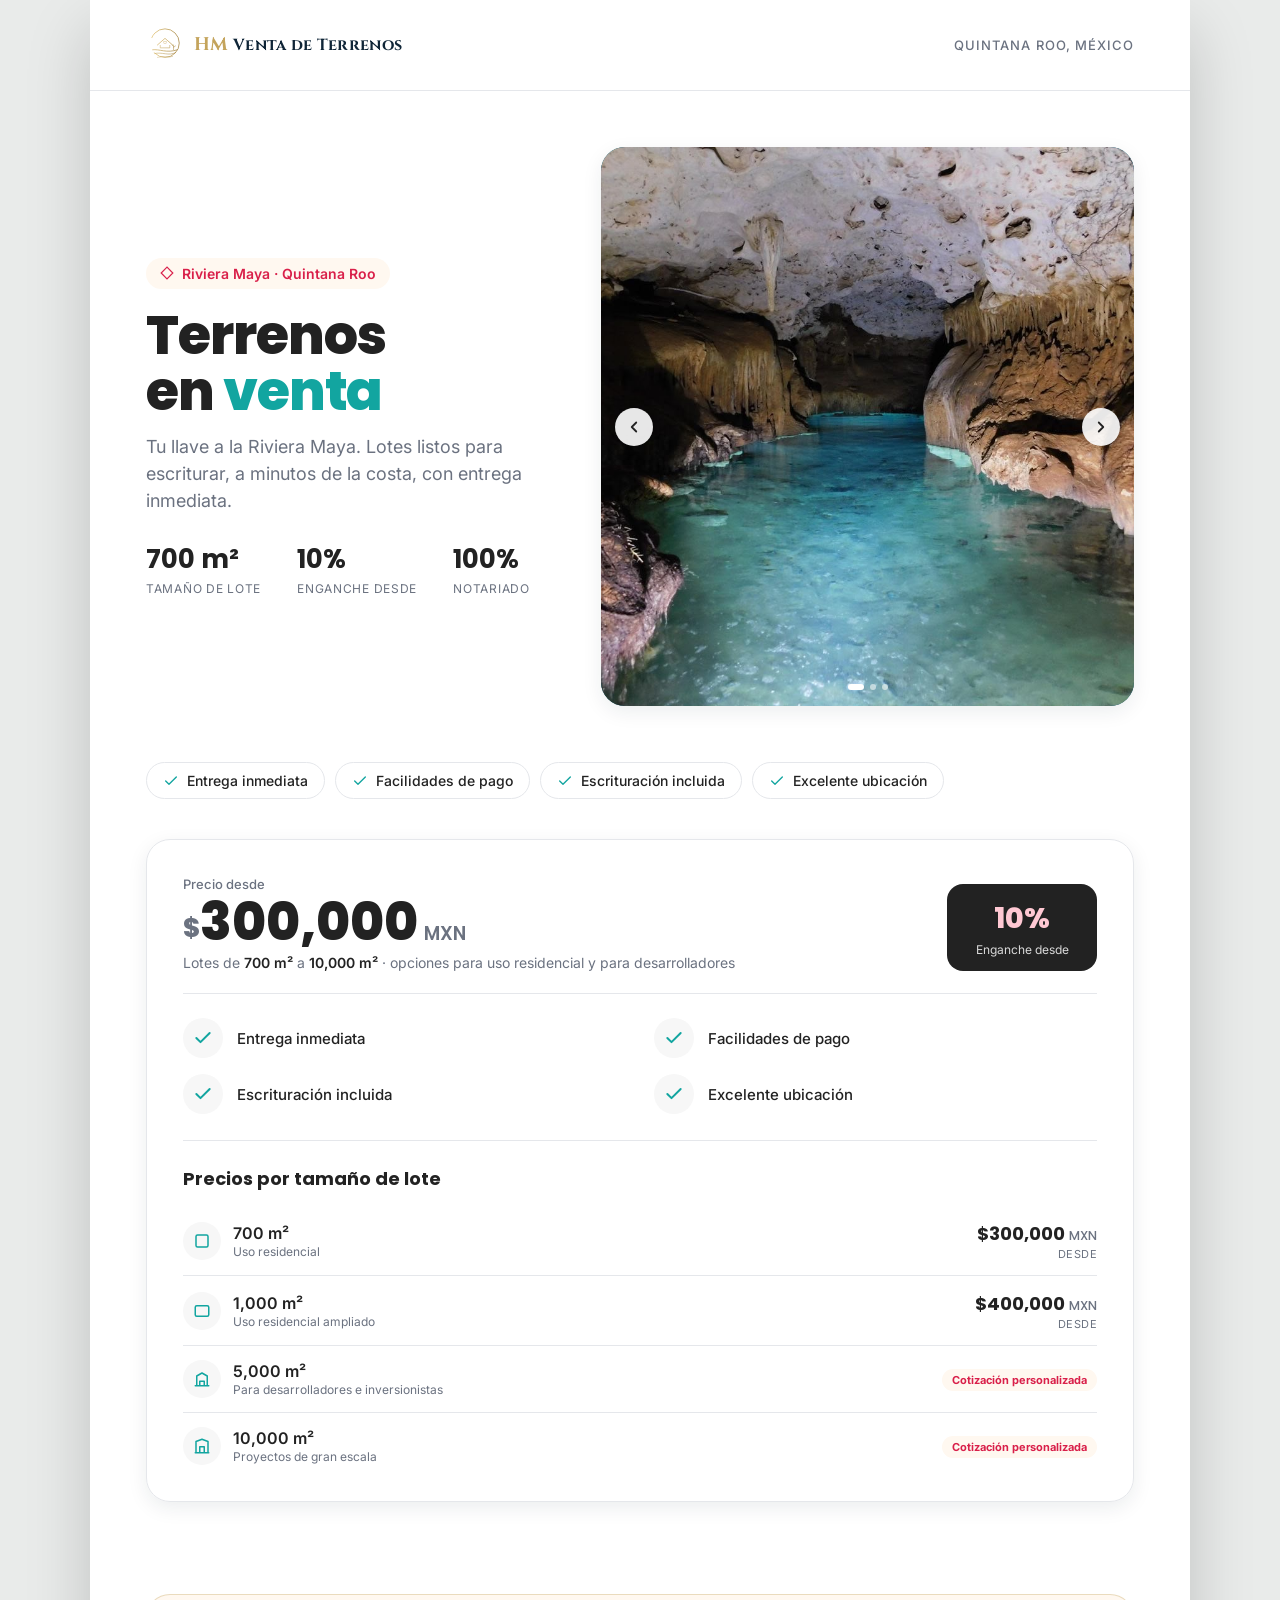
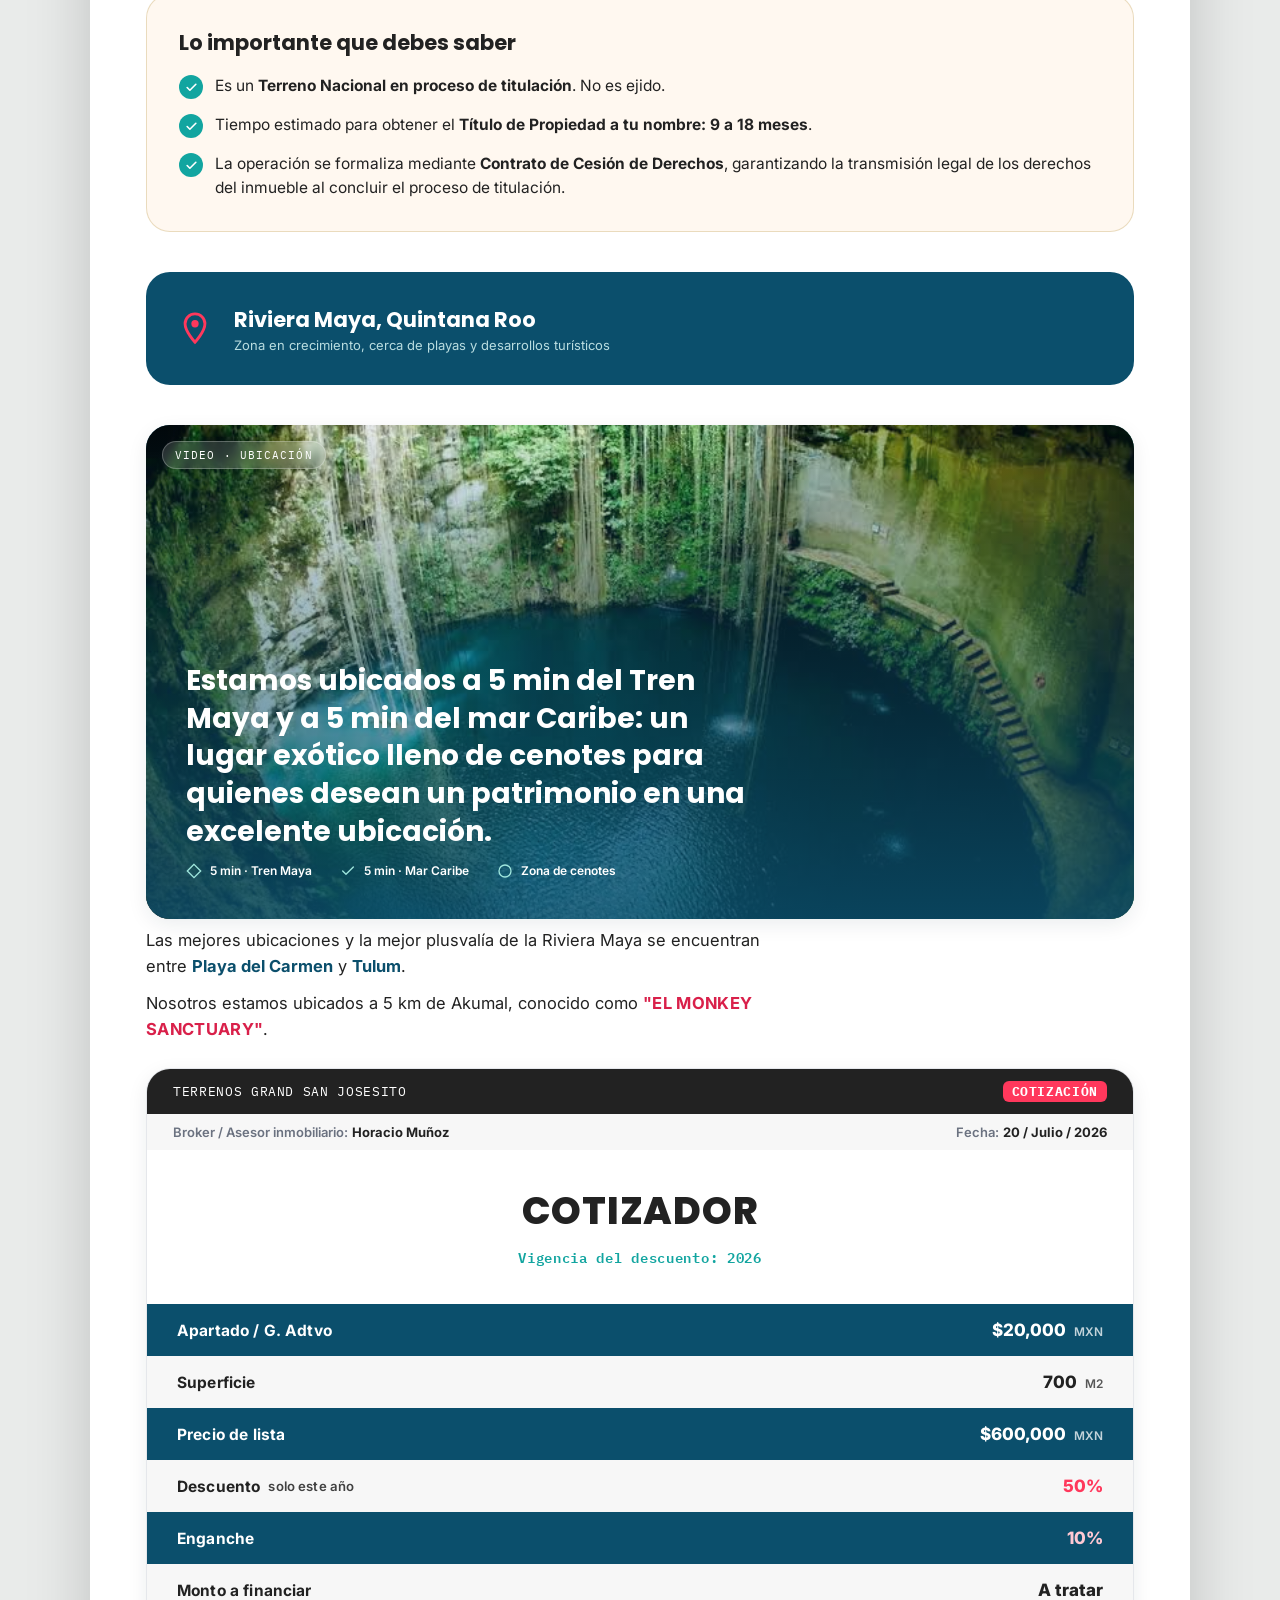
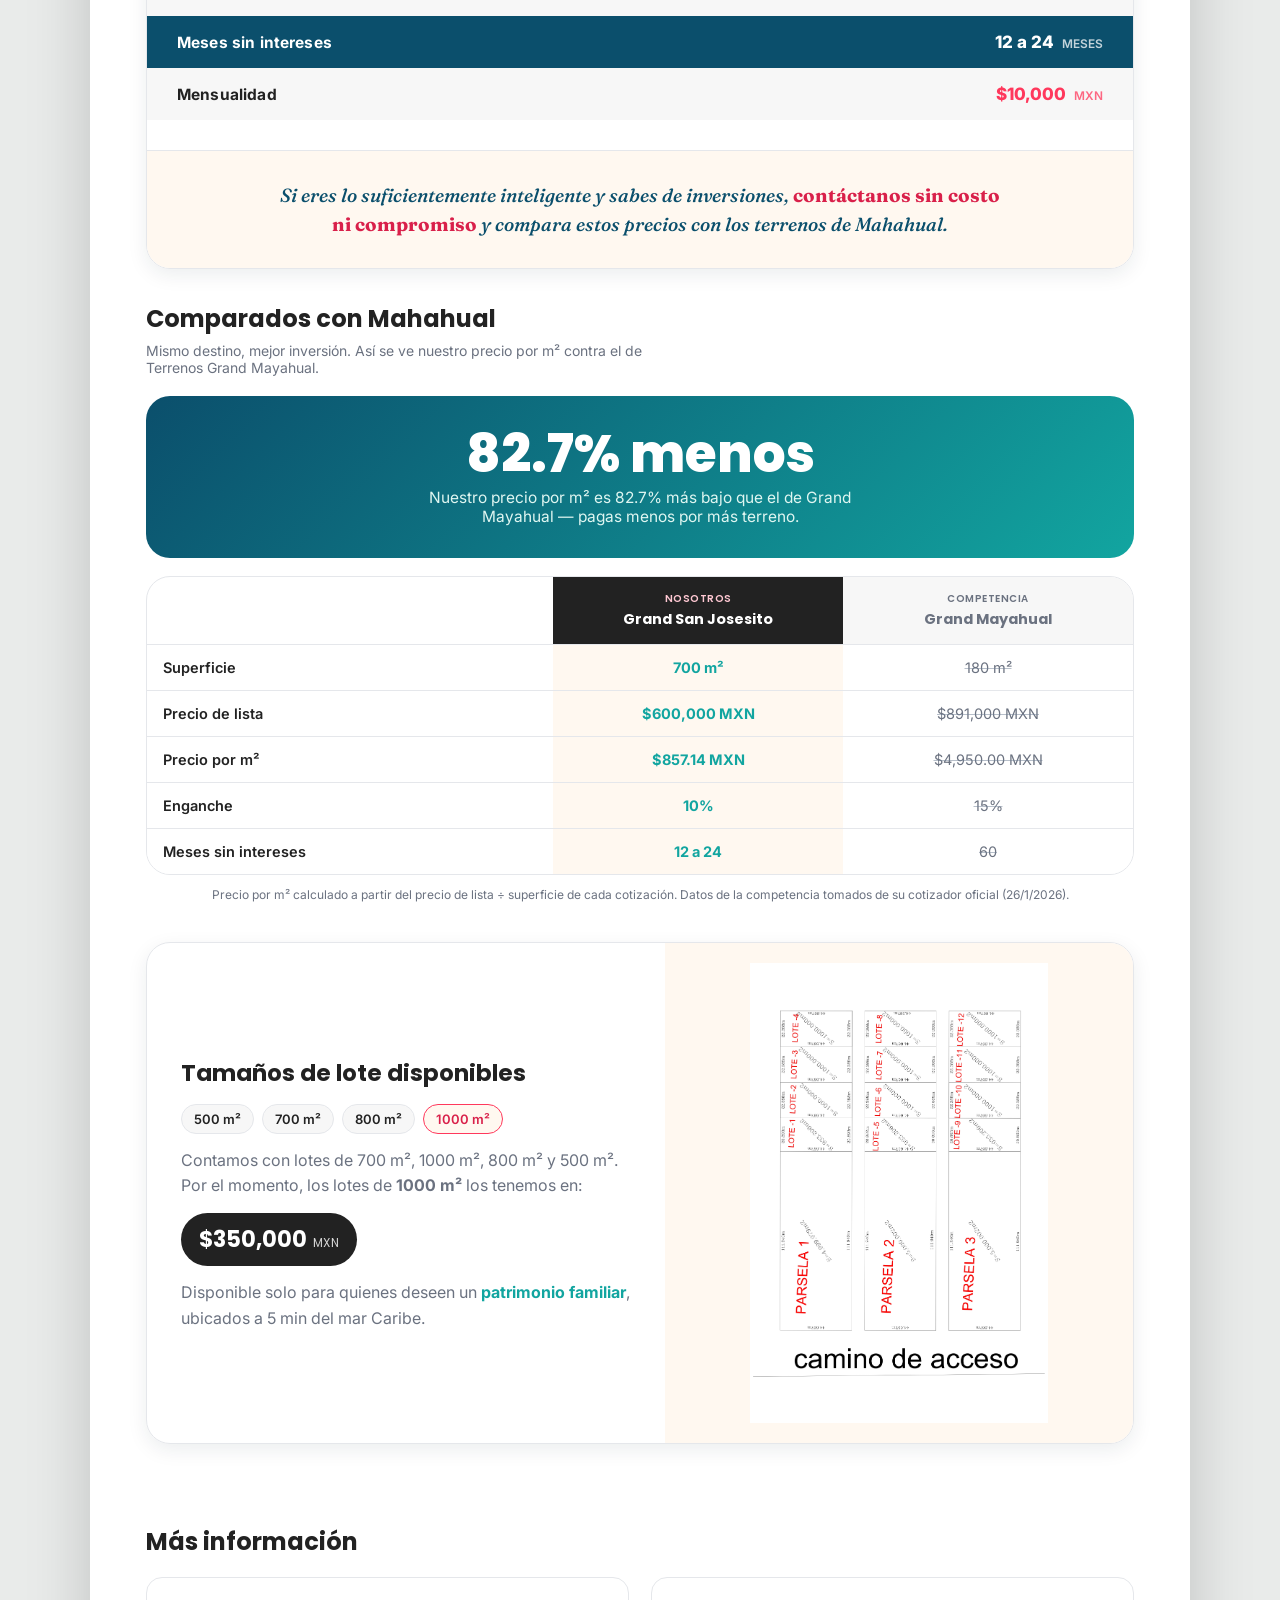
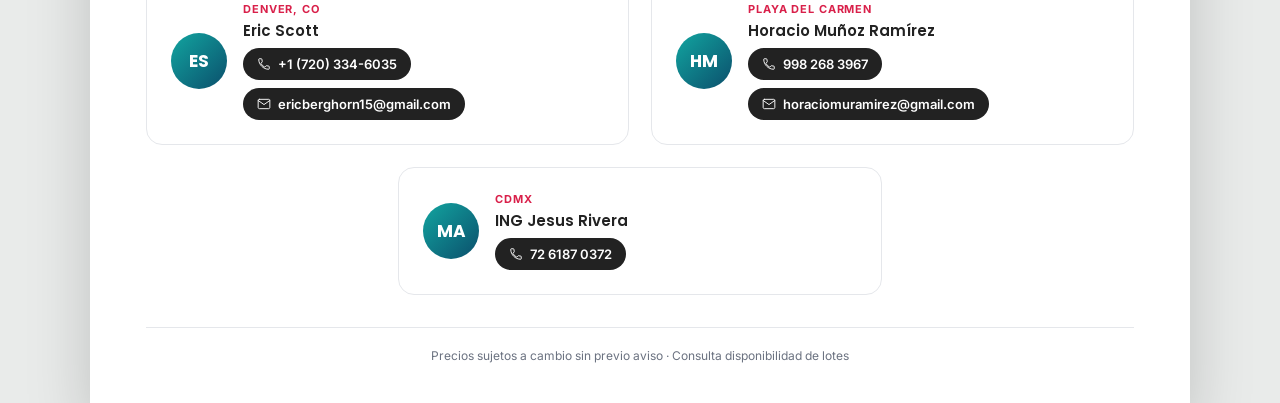
==== index.html @ d048a349 "Update index.html" ====
<!DOCTYPE html>
<html lang="es">
<head>
<meta charset="UTF-8">
<meta name="viewport" content="width=device-width, initial-scale=1">
<title>Terrenos en Venta — Riviera Maya</title>

<!-- Ícono de pestaña (favicon) -->
<link rel="icon" type="image/svg+xml" href="img/favicon.svg">
<link rel="icon" type="image/png" sizes="32x32" href="img/favicon-32.png">
<link rel="apple-touch-icon" sizes="180x180" href="img/favicon-180.png">

<!-- Color de la pestaña / barra del navegador (móvil) -->
<meta name="theme-color" content="#0f2537">
<style>
  @import url('https://fonts.googleapis.com/css2?family=Poppins:wght@500;600;700;800&family=Inter:wght@400;500;600;700&family=Cinzel:wght@600;700&family=Fraunces:ital,opsz,wght@0,9..144,600;1,9..144,500&family=IBM+Plex+Mono:wght@500;600&display=swap');

  :root{
    --coral:#FF385C;
    --coral-dark:#D9204A;
    --ocean:#0B4F6C;
    --turquoise:#12A5A0;
    --ink:#222222;
    --grey:#6B7280;
    --grey-light:#E5E7EB;
    --offwhite:#F7F7F7;
    --sand:#FFF8F0;
    --white:#FFFFFF;
    --oro-principal:#c4a45c;
    --oro-brillante:#e5c77b;
    --azul-oscuro:#0f2537;
    --radius-lg:24px;
    --radius-md:16px;
    --radius-sm:10px;
    --shadow-card:0 6px 20px rgba(15,42,46,0.08);
    --shadow-hover:0 10px 28px rgba(15,42,46,0.14);
  }

  *{ box-sizing:border-box; margin:0; padding:0; }
  html{ -webkit-text-size-adjust:100%; }

  html,body{
    background:#E9EBEA;
    font-family:'Inter', sans-serif;
    color:var(--ink);
    display:flex;
    justify-content:center;
  }

  body{ width:100%; }

  .page{
    width:100%;
    max-width:1100px;
    background:var(--white);
    box-shadow:0 30px 60px rgba(0,0,0,0.18);
  }

  @media (max-width:640px){
    .page{ box-shadow:none; }
  }

  a{ color:inherit; text-decoration:none; }

  /* ---------- NAV ---------- */
  .nav{
    display:flex;
    align-items:center;
    justify-content:space-between;
    padding:clamp(18px,3vw,26px) clamp(20px,5vw,56px);
    border-bottom:1px solid var(--grey-light);
  }
  .brand{
    display:flex;
    align-items:center;
    gap:10px;
  }
  .brand .logo-emblem{
    width:clamp(30px,4.5vw,38px);
    height:clamp(30px,4.5vw,38px);
    flex:none;
  }
  .brand .logo-text{
    font-family:'Cinzel', serif;
    font-weight:700;
    font-size:clamp(13px,2vw,16px);
    color:var(--azul-oscuro);
    letter-spacing:.02em;
    line-height:1.15;
  }
  .brand .logo-text .hl{
    color:var(--oro-principal);
    font-size:1.15em;
  }
  .nav .tag{
    font-size:clamp(11px,1.8vw,13px);
    color:var(--grey);
    font-weight:500;
    text-transform:uppercase;
    letter-spacing:.08em;
  }

  /* ---------- HERO ---------- */
  .hero{
    display:grid;
    grid-template-columns:0.9fr 1.15fr;
    gap:clamp(20px,3vw,40px);
    align-items:center;
    padding:clamp(28px,5vw,56px) clamp(20px,5vw,56px);
  }

  @media (max-width:780px){
    .hero{ grid-template-columns:1fr; }
  }

  .hero-eyebrow{
    display:inline-flex;
    align-items:center;
    gap:8px;
    background:var(--sand);
    color:var(--coral-dark);
    font-weight:600;
    font-size:clamp(12px,2vw,14px);
    padding:7px 14px;
    border-radius:999px;
    margin-bottom:18px;
  }
  .hero-eyebrow svg{ width:14px; height:14px; flex:none; }

  .hero h1{
    font-family:'Poppins', sans-serif;
    font-weight:800;
    font-size:clamp(34px,5.4vw,54px);
    line-height:1.04;
    letter-spacing:-0.02em;
    color:var(--ink);
  }

  .hero h1 em{
    font-style:normal;
    color:var(--turquoise);
  }

  .hero-sub{
    margin-top:14px;
    font-size:clamp(15px,2.2vw,18px);
    color:var(--grey);
    max-width:46ch;
    line-height:1.5;
  }

  .hero-stats{
    display:flex;
    gap:clamp(20px,3vw,36px);
    margin-top:26px;
  }
  .hero-stat .n{
    font-family:'Poppins', sans-serif;
    font-weight:700;
    font-size:clamp(20px,3vw,26px);
    color:var(--ink);
  }
  .hero-stat .l{
    font-size:12px;
    color:var(--grey);
    text-transform:uppercase;
    letter-spacing:.06em;
    margin-top:2px;
  }

  /* ---------- HERO ART ---------- */
  .hero-art{
    position:relative;
    border-radius:var(--radius-lg);
    overflow:hidden;
    aspect-ratio:4/4.2;
    box-shadow:var(--shadow-card);
  }

  .hero-art svg{ width:100%; height:100%; display:block; }

  .hero-photo{
    position:absolute;
    inset:0;
    width:100%;
    height:100%;
    object-fit:cover;
    z-index:1;
  }

  .hero-carousel{
    position:absolute;
    inset:0;
    z-index:1;
    cursor:grab;
    touch-action:pan-y;
    background:var(--ocean);
  }
  .hero-carousel.dragging{ cursor:grabbing; }
  .hero-carousel .slide{
    position:absolute;
    inset:0;
    width:100%;
    height:100%;
    object-fit:cover;
    opacity:0;
    transition:opacity 1.1s ease;
    -webkit-user-drag:none;
    user-select:none;
    pointer-events:none;
    color:transparent;
    font-size:0;
  }
  .hero-carousel .slide.active{ opacity:1; }

  .carousel-arrow{
    position:absolute;
    top:50%;
    transform:translateY(-50%);
    z-index:3;
    width:38px; height:38px;
    border-radius:50%;
    background:rgba(255,255,255,0.9);
    border:none;
    display:flex; align-items:center; justify-content:center;
    cursor:pointer;
    box-shadow:0 2px 8px rgba(0,0,0,0.18);
    transition:background .2s ease, transform .2s ease;
  }
  .carousel-arrow:hover{ background:#fff; }
  .carousel-arrow svg{ width:18px; height:18px; }
  .carousel-arrow.prev{ left:14px; }
  .carousel-arrow.next{ right:14px; }

  .carousel-dots{
    position:absolute;
    bottom:16px;
    left:50%;
    transform:translateX(-50%);
    z-index:3;
    display:flex;
    gap:6px;
  }
  .carousel-dots .dot{
    width:6px; height:6px;
    border-radius:50%;
    background:rgba(255,255,255,0.55);
    transition:background .3s ease, width .3s ease;
    cursor:pointer;
  }
  .carousel-dots .dot.active{
    background:#fff;
    width:16px;
    border-radius:3px;
  }

  /* ---------- FILTER PILLS ---------- */
  .pills{
    display:flex;
    flex-wrap:wrap;
    gap:10px;
    padding:0 clamp(20px,5vw,56px) clamp(28px,4vw,40px);
  }
  .pill{
    display:flex; align-items:center; gap:8px;
    border:1px solid var(--grey-light);
    border-radius:999px;
    padding:9px 16px;
    font-size:clamp(13px,1.8vw,14px);
    font-weight:500;
    color:var(--ink);
  }
  .pill svg{ width:16px; height:16px; flex:none; color:var(--turquoise); }

  /* ---------- LISTING CARD ---------- */
  .listing-wrap{
    padding:0 clamp(20px,5vw,56px) clamp(36px,5vw,52px);
  }

  .listing-card{
    border:1px solid var(--grey-light);
    border-radius:var(--radius-lg);
    padding:clamp(22px,4vw,36px);
    box-shadow:var(--shadow-card);
  }

  .listing-top{
    display:flex;
    flex-wrap:wrap;
    justify-content:space-between;
    align-items:flex-end;
    gap:16px;
    padding-bottom:22px;
    border-bottom:1px solid var(--grey-light);
  }

  .listing-label{
    font-size:13px;
    color:var(--grey);
    font-weight:500;
    margin-bottom:4px;
  }

  .listing-price{
    font-family:'Poppins', sans-serif;
    font-weight:800;
    font-size:clamp(36px,6vw,52px);
    color:var(--ink);
    line-height:1;
  }
  .listing-price .cur{ font-size:0.5em; vertical-align:12%; color:var(--grey); }
  .listing-price .per{ font-size:0.36em; font-weight:600; color:var(--grey); margin-left:6px; }

  .listing-sub{
    font-size:14px;
    color:var(--grey);
    margin-top:6px;
  }
  .listing-sub b{ color:var(--ink); font-weight:600; }

  .enganche-chip{
    background:var(--ink);
    color:var(--white);
    border-radius:var(--radius-md);
    padding:14px 20px;
    text-align:center;
    min-width:150px;
  }
  .enganche-chip .pct{
    font-family:'Poppins', sans-serif;
    font-weight:800;
    font-size:28px;
    color:#FFC8D3;
  }
  .enganche-chip .lbl{ font-size:12px; color:#D9D9D9; margin-top:2px; }

  .amenities{
    display:grid;
    grid-template-columns:1fr 1fr;
    gap:16px 28px;
    padding-top:24px;
  }

  @media (max-width:520px){
    .amenities{ grid-template-columns:1fr; }
  }

  .amenity{
    display:flex;
    align-items:center;
    gap:14px;
  }
  .amenity .ico{
    width:40px; height:40px;
    border-radius:50%;
    background:var(--offwhite);
    display:flex; align-items:center; justify-content:center;
    flex:none;
  }
  .amenity .ico svg{ width:20px; height:20px; color:var(--turquoise); }
  .amenity .txt{ font-size:15px; font-weight:500; color:var(--ink); }

  /* ---------- MAP STRIP ---------- */
  .price-tiers{
    margin-top:26px;
    padding-top:24px;
    border-top:1px solid var(--grey-light);
  }
  .price-tiers-title{
    font-family:'Poppins', sans-serif;
    font-weight:700;
    font-size:clamp(15px,2.4vw,18px);
    margin-bottom:14px;
  }
  .tier-row{
    display:flex;
    align-items:center;
    justify-content:space-between;
    gap:12px;
    padding:14px 0;
    border-bottom:1px solid var(--grey-light);
  }
  .tier-row:last-child{ border-bottom:none; padding-bottom:0; }

  .tier-size{
    display:flex;
    align-items:center;
    gap:12px;
  }
  .tier-size .ico{
    width:38px; height:38px;
    border-radius:50%;
    background:var(--offwhite);
    display:flex; align-items:center; justify-content:center;
    flex:none;
  }
  .tier-size .ico svg{ width:18px; height:18px; color:var(--turquoise); }
  .tier-size .m2{
    font-weight:600;
    font-size:clamp(14px,2.2vw,16px);
    color:var(--ink);
  }
  .tier-size .use{
    font-size:12px;
    color:var(--grey);
    margin-top:1px;
  }

  .tier-price{
    text-align:right;
    white-space:nowrap;
  }
  .tier-price .amt{
    font-family:'Poppins', sans-serif;
    font-weight:700;
    font-size:clamp(15px,2.4vw,18px);
    color:var(--ink);
  }
  .tier-price .lbl{
    font-size:11px;
    color:var(--grey);
    text-transform:uppercase;
    letter-spacing:.04em;
  }
  .tier-price .tag{
    display:inline-block;
    background:var(--sand);
    color:var(--coral-dark);
    font-size:11px;
    font-weight:700;
    padding:4px 10px;
    border-radius:999px;
    margin-top:2px;
  }

  .info-legal{
    margin:clamp(28px,4vw,40px) clamp(20px,5vw,56px) 0;
    background:var(--sand);
    border:1px solid rgba(196,164,92,0.35);
    border-radius:var(--radius-lg);
    padding:clamp(22px,4vw,32px);
  }
  .info-legal-title{
    font-family:'Poppins', sans-serif;
    font-weight:700;
    font-size:clamp(17px,2.6vw,21px);
    color:var(--ink);
    margin-bottom:16px;
  }
  .info-legal-list{
    display:flex;
    flex-direction:column;
    gap:14px;
  }
  .info-legal-item{
    display:flex;
    align-items:flex-start;
    gap:12px;
  }
  .info-legal-item .check{
    width:24px; height:24px;
    border-radius:50%;
    background:var(--turquoise);
    display:flex; align-items:center; justify-content:center;
    flex:none;
    margin-top:1px;
  }
  .info-legal-item .check svg{ width:13px; height:13px; }
  .info-legal-item p{
    font-size:clamp(14px,2vw,15.5px);
    line-height:1.5;
    color:var(--ink);
  }
  .info-legal-item p b{ font-weight:700; }

  .map-strip{
    margin:clamp(28px,4vw,40px) clamp(20px,5vw,56px) 0;
    background:var(--ocean);
    border-radius:var(--radius-lg);
    padding:clamp(22px,4vw,32px) clamp(22px,4vw,32px);
    display:flex;
    align-items:center;
    gap:22px;
    color:var(--white);
    overflow:hidden;
    position:relative;
  }
  .map-strip svg.pin{ width:34px; height:34px; flex:none; color:var(--coral); }
  .map-strip .t1{ font-family:'Poppins',sans-serif; font-weight:700; font-size:clamp(17px,2.6vw,21px); }
  .map-strip .t2{ font-size:13px; color:#B9DDE0; margin-top:2px; }
  .map-strip .waves-deco{
    position:absolute; right:0; top:0; height:100%; opacity:.5;
  }

 /* ---------- VIDEO SECTION ---------- */
  .video-section{
    margin:clamp(28px,4vw,40px) clamp(20px,5vw,56px) 0;
    position:relative;
    border-radius:var(--radius-lg);
    overflow:hidden;
    aspect-ratio:16/8; /* Excelente proporción en PC */
    background:linear-gradient(135deg, var(--ocean), var(--jade, #1F5C4E) 55%, var(--turquoise));
    box-shadow:var(--shadow-card);
  }

  /* Ajuste responsivo para móviles sin romper el diseño */
  @media (max-width: 640px) {
    .video-section {
      aspect-ratio: 4/5; /* Da más espacio vertical para que quepa el texto y se aprecie el video */
    }
  }

  .video-section.no-video video{ display:none; }

  .video-play-btn{
    position:absolute;
    top:50%; left:50%;
    transform:translate(-50%,-50%);
    z-index:10; /* Se subió de 2 a 10 para que el texto nunca lo tape en móviles */
    width:64px; height:64px;
    border-radius:50%;
    background:rgba(0,0,0,0.45);
    border:2px solid rgba(255,255,255,0.8);
    display:flex; align-items:center; justify-content:center;
    cursor:pointer;
    backdrop-filter:blur(2px);
  }
  .video-play-btn svg{ width:24px; height:24px; margin-left:3px; }
  .video-play-btn:hover{ background:rgba(0,0,0,0.6); }

  .video-section video{
    position:absolute;
    inset:0;
    width:100%;
    height:100%;
    object-fit:cover;
    z-index:0;
  }

  .video-overlay{
    position:absolute;
    inset:0;
    background:linear-gradient(180deg, rgba(11,79,108,0.1) 0%, rgba(11,79,108,0.85) 100%); /* Gradiente un poco más oscuro abajo para asegurar legibilidad */
    z-index:1;
    display:flex;
    align-items:flex-end;
    padding:clamp(16px,4vw,40px); /* Padding ligeramente reducido en móvil para dar aire */
  }

  .video-badge{
    position:absolute;
    top:16px; left:16px;
    z-index:2;
    background:rgba(255,255,255,0.14);
    backdrop-filter:blur(4px);
    color:#fff;
    font-family:'IBM Plex Mono', monospace;
    font-size:11px;
    letter-spacing:.1em;
    text-transform:uppercase;
    padding:6px 12px;
    border-radius:999px;
    border:1px solid rgba(255,255,255,0.25);
  }

  .video-text{
    max-width:56ch;
    z-index:2; /* Asegura que el texto esté sobre el overlay */
  }
  .video-text h3{
    font-family:'Poppins', sans-serif;
    font-weight:700;
    font-size:clamp(15px,3.4vw,28px); /* Bajó levemente el tamaño mínimo de 19px a 15px para pantallas muy chicas */
    color:#fff;
    line-height:1.35;
  }
  .video-text .stats-mini{
    display:flex;
    gap:clamp(12px,3vw,28px);
    margin-top:12px;
    flex-wrap:wrap;
  }
  .video-text .stat-mini{
    display:flex;
    align-items:center;
    gap:8px;
    color:#fff;
    font-size:12px; /* Un punto más pequeño en móvil para evitar saltos de línea raros */
    font-weight:600;
  }
  .video-text .stat-mini svg{ width:16px; height:16px; color:#9FE6DD; flex:none; }
  
  /* ---------- LISTINGS GRID ---------- */
  .listings-title{
    font-family:'Poppins', sans-serif;
    font-weight:700;
    font-size:clamp(19px,3vw,24px);
    margin:clamp(40px,6vw,56px) clamp(20px,5vw,56px) 6px;
  }
  .listings-sub{
    font-size:14px;
    color:var(--grey);
    margin:0 clamp(20px,5vw,56px) 20px;
  }

  .listings-grid{
    display:grid;
    grid-template-columns:repeat(3, 1fr);
    gap:clamp(16px,2.5vw,24px);
    padding:0 clamp(20px,5vw,56px) clamp(12px,3vw,20px);
  }

  @media (max-width:860px){
    .listings-grid{ grid-template-columns:repeat(2, 1fr); }
  }
  @media (max-width:560px){
    .listings-grid{ grid-template-columns:1fr; }
  }

  .listing-item{
    border-radius:var(--radius-md);
    overflow:hidden;
    border:1px solid var(--grey-light);
    transition:box-shadow .2s ease;
  }
  .listing-item:hover{ box-shadow:var(--shadow-hover); }

  .listing-photo{
    position:relative;
    aspect-ratio:4/3;
    background:var(--offwhite);
  }
  .listing-photo img{
    width:100%; height:100%;
    object-fit:cover;
    display:block;
  }
  .listing-photo .badge{
    position:absolute;
    top:10px; left:10px;
    background:var(--white);
    font-size:11px;
    font-weight:700;
    color:var(--ink);
    padding:5px 10px;
    border-radius:999px;
    box-shadow:0 2px 6px rgba(0,0,0,0.12);
  }
  .listing-photo .heart{
    position:absolute;
    top:10px; right:10px;
    width:30px; height:30px;
    border-radius:50%;
    background:rgba(255,255,255,0.9);
    display:flex; align-items:center; justify-content:center;
  }
  .listing-photo .heart svg{ width:15px; height:15px; }

  .listing-item-body{
    padding:14px 16px 18px;
  }
  .listing-item-body .loc{
    font-size:14px;
    font-weight:600;
    color:var(--ink);
    display:flex;
    justify-content:space-between;
    gap:8px;
  }
  .listing-item-body .loc .size{
    color:var(--grey);
    font-weight:500;
    white-space:nowrap;
  }
  .listing-item-body .desc{
    font-size:13px;
    color:var(--grey);
    margin-top:2px;
  }
  .listing-item-body .price{
    margin-top:10px;
    font-size:15px;
    font-weight:700;
    color:var(--ink);
  }
  .listing-item-body .price span{
    font-weight:500;
    color:var(--grey);
  }

  /* ---------- HOSTS ---------- */
  /* ---------- COTIZADOR ---------- */

  .cotizador-wrap{
    padding:0 clamp(20px,5vw,56px) clamp(20px,4vw,32px);
  }

  .cotizador-intro{
    padding:clamp(4px,1vw,8px) 0 clamp(20px,3vw,26px);
  }
  .cotizador-intro p{
    font-size:clamp(14.5px,2.1vw,16.5px);
    line-height:1.6;
    color:var(--ink);
    max-width:64ch;
  }
  .cotizador-intro p + p{ margin-top:10px; }
  .cotizador-intro b{ color:var(--ocean); }
  .cotizador-intro .caps{ font-weight:700; color:var(--coral-dark); letter-spacing:.02em; }

  .cotizador-card{
    border-radius:var(--radius-lg);
    overflow:hidden;
    box-shadow:var(--shadow-card);
    border:1px solid var(--grey-light);
  }

  .cotizador-topbar{
    background:var(--ink);
    color:#fff;
    display:flex;
    justify-content:space-between;
    align-items:center;
    padding:12px clamp(18px,3vw,26px);
    font-family:'IBM Plex Mono', monospace;
    font-size:clamp(11px,1.8vw,13px);
    letter-spacing:.05em;
    text-transform:uppercase;
    flex-wrap:wrap;
    gap:8px;
  }
  .cotizador-topbar .badge-num{
    background:var(--coral);
    color:#fff;
    border-radius:6px;
    padding:2px 9px;
    font-weight:700;
  }

  .cotizador-meta{
    background:var(--offwhite);
    padding:10px clamp(18px,3vw,26px);
    display:flex;
    justify-content:space-between;
    flex-wrap:wrap;
    gap:6px;
    font-size:13px;
  }
  .cotizador-meta .k{ color:var(--grey); font-weight:600; }
  .cotizador-meta .v{ color:var(--ink); font-weight:700; }

  .cotizador-heading{
    text-align:center;
    padding:clamp(22px,4vw,32px) 20px clamp(6px,1.5vw,10px);
    background:#fff;
  }
  .cotizador-heading h3{
    font-family:'Poppins', sans-serif;
    font-weight:800;
    font-size:clamp(28px,5vw,38px);
    letter-spacing:.02em;
    color:var(--ink);
  }
  .cotizador-heading .date{
    font-family:'IBM Plex Mono', monospace;
    font-size:clamp(12px,2vw,14px);
    color:var(--turquoise);
    font-weight:600;
    margin-top:6px;
    letter-spacing:.05em;
  }

  .cotizador-table{
    background:#fff;
    padding:clamp(16px,3vw,26px) 0 clamp(22px,3.5vw,30px);
  }
  .cot-row{
    display:flex;
    justify-content:space-between;
    align-items:center;
    gap:12px;
    padding:clamp(12px,2.2vw,16px) clamp(18px,4vw,30px);
  }
  .cot-row.dark{
    background:var(--ocean);
    color:#fff;
  }
  .cot-row.light{
    background:var(--offwhite);
    color:var(--ink);
  }
  .cot-row .label{
    font-weight:700;
    font-size:clamp(13.5px,2vw,15.5px);
    letter-spacing:.01em;
    display:flex;
    align-items:center;
    gap:8px;
  }
  .cot-row .label .pct{
    font-weight:600;
    font-size:0.85em;
    opacity:.85;
  }
  .cot-row .value{
    font-weight:800;
    font-size:clamp(14.5px,2.2vw,17px);
    text-align:right;
    white-space:nowrap;
  }
  .cot-row .unit{
    font-weight:600;
    font-size:0.7em;
    opacity:.75;
    margin-left:4px;
  }
  .cot-row.highlight .value{ color:var(--coral); }
  .cot-row.highlight.dark .value{ color:#FFC8D3; }
  .cot-row .value.muted{
    font-weight:500;
    font-style:italic;
    opacity:.6;
    font-size:0.85em;
  }

  .cotizador-cta{
    background:var(--sand);
    padding:clamp(20px,4vw,30px) clamp(20px,4vw,30px);
    text-align:center;
    border-top:1px solid var(--grey-light);
  }
  .cotizador-cta p{
    font-family:'Fraunces', serif;
    font-style:italic;
    font-weight:500;
    font-size:clamp(15.5px,2.4vw,19px);
    color:var(--ocean);
    line-height:1.5;
    max-width:56ch;
    margin:0 auto;
  }
  .cotizador-cta .accent{
    color:var(--coral-dark);
    font-style:normal;
    font-weight:700;
  }

  /* ---------- COMPARATIVA ---------- */
  .compare-wrap{
    padding:0 clamp(20px,5vw,56px) clamp(28px,4vw,40px);
  }
  .compare-title{
    font-family:'Poppins', sans-serif;
    font-weight:700;
    font-size:clamp(19px,3vw,24px);
    margin-bottom:6px;
  }
  .compare-sub{
    font-size:14px;
    color:var(--grey);
    margin-bottom:20px;
    max-width:60ch;
  }

  .compare-headline{
    background:linear-gradient(135deg, var(--ocean), var(--turquoise));
    color:#fff;
    border-radius:var(--radius-lg);
    padding:clamp(22px,4vw,32px);
    text-align:center;
    margin-bottom:18px;
  }
  .compare-headline .big{
    font-family:'Poppins', sans-serif;
    font-weight:800;
    font-size:clamp(34px,6vw,52px);
    line-height:1;
  }
  .compare-headline .small{
    font-size:clamp(13.5px,2vw,15.5px);
    color:#DFF6F1;
    margin-top:8px;
    max-width:46ch;
    margin-left:auto;
    margin-right:auto;
  }

  .compare-table{
    display:grid;
    grid-template-columns:1.4fr 1fr 1fr;
    border:1px solid var(--grey-light);
    border-radius:var(--radius-lg);
    overflow:hidden;
  }

  .compare-table > div{
    padding:14px 16px;
    display:flex;
    align-items:center;
    font-size:clamp(13px,1.9vw,14.5px);
  }

  .compare-head{
    font-family:'Poppins', sans-serif;
    font-weight:700;
    justify-content:center;
    text-align:center;
  }
  .compare-head.us{
    background:var(--ink);
    color:#fff;
    flex-direction:column;
    gap:2px;
  }
  .compare-head.us .tag{
    font-size:10px;
    font-weight:600;
    color:#FFC8D3;
    text-transform:uppercase;
    letter-spacing:.05em;
  }
  .compare-head.them{
    background:var(--offwhite);
    color:var(--grey);
    flex-direction:column;
    gap:2px;
  }
  .compare-head.them .tag{
    font-size:10px;
    font-weight:600;
    text-transform:uppercase;
    letter-spacing:.05em;
    color:var(--grey);
  }
  .compare-head.label{ background:transparent; }

  .compare-row-label{
    font-weight:600;
    color:var(--ink);
    background:var(--white);
    border-top:1px solid var(--grey-light);
  }
  .compare-us{
    justify-content:center;
    text-align:center;
    font-weight:700;
    color:var(--turquoise);
    background:var(--sand);
    border-top:1px solid var(--grey-light);
  }
  .compare-them{
    justify-content:center;
    text-align:center;
    color:var(--grey);
    background:var(--white);
    border-top:1px solid var(--grey-light);
    text-decoration:line-through;
    text-decoration-color:rgba(113,128,150,0.5);
  }

  .compare-note{
    font-size:12px;
    color:var(--grey);
    margin-top:12px;
    text-align:center;
  }

  @media (max-width:560px){
    .compare-table{ grid-template-columns:1fr 0.85fr 0.85fr; }
    .compare-table > div{ padding:12px 8px; font-size:12.5px; }
  }


  /* ---------- LOTES / PLANOS ---------- */
  .lotes-wrap{
    padding:0 clamp(20px,5vw,56px) clamp(20px,4vw,32px);
  }

  .lotes-card{
    border:1px solid var(--grey-light);
    border-radius:var(--radius-lg);
    box-shadow:var(--shadow-card);
    overflow:hidden;
    display:grid;
    grid-template-columns:1.05fr 0.95fr;
  }

  @media (max-width:760px){
    .lotes-card{ grid-template-columns:1fr; }
  }

  .lotes-text{
    padding:clamp(22px,4vw,34px);
    display:flex;
    flex-direction:column;
    justify-content:center;
    gap:14px;
  }

  .lotes-text h3{
    font-family:'Poppins', sans-serif;
    font-weight:700;
    font-size:clamp(19px,2.8vw,23px);
    color:var(--ink);
  }

  .lotes-sizes{
    display:flex;
    flex-wrap:wrap;
    gap:8px;
  }

  .lotes-sizes span{
    background:var(--offwhite);
    border:1px solid var(--grey-light);
    color:var(--ink);
    font-weight:600;
    font-size:13px;
    padding:6px 12px;
    border-radius:999px;
  }

  .lotes-sizes span.active{
    background:var(--sand);
    border-color:var(--coral);
    color:var(--coral-dark);
  }

  .lotes-text p{
    font-size:clamp(14.5px,2.1vw,16px);
    line-height:1.6;
    color:var(--grey);
  }

  .lotes-text .price-tag{
    display:inline-flex;
    align-items:baseline;
    gap:6px;
    background:var(--ink);
    color:#fff;
    width:fit-content;
    padding:10px 18px;
    border-radius:999px;
    font-family:'Poppins', sans-serif;
  }
  .lotes-text .price-tag .amount{
    font-weight:700;
    font-size:clamp(18px,2.6vw,22px);
  }
  .lotes-text .price-tag .unit{
    font-size:12px;
    color:#D8D8D8;
    text-transform:uppercase;
    letter-spacing:.04em;
  }

  .lotes-text .highlight{
    color:var(--turquoise);
    font-weight:700;
  }

  .lotes-image{
    background:var(--sand);
    display:flex;
    align-items:center;
    justify-content:center;
    padding:clamp(14px,2.5vw,20px);
  }

  .lotes-image img{
    width:100%;
    height:100%;
    max-height:clamp(320px,48vw,460px);
    object-fit:contain;
    border-radius:var(--radius-md);
    display:block;
  }

  .hosts-title{
    text-align:left;
    font-family:'Poppins', sans-serif;
    font-weight:700;
    font-size:clamp(19px,3vw,24px);
    margin:clamp(36px,5vw,48px) clamp(20px,5vw,56px) 18px;
  }

  .hosts{
    padding:0 clamp(20px,5vw,56px) clamp(20px,4vw,32px);
    display:grid;
    grid-template-columns:1fr 1fr;
    gap:clamp(14px,3vw,22px);
  }

  @media (max-width:600px){
    .hosts{ grid-template-columns:1fr; }
  }

  .host-card{
    border:1px solid var(--grey-light);
    border-radius:var(--radius-md);
    padding:clamp(18px,3vw,24px);
    display:flex;
    align-items:center;
    gap:16px;
    transition:box-shadow .2s ease;
  }
  .host-card:hover{ box-shadow:var(--shadow-card); }

  .avatar{
    width:56px; height:56px;
    border-radius:50%;
    background:linear-gradient(135deg, var(--turquoise), var(--ocean));
    color:#fff;
    font-family:'Poppins', sans-serif;
    font-weight:700;
    font-size:17px;
    display:flex; align-items:center; justify-content:center;
    flex:none;
  }

  .host-info .city{
    font-size:11px;
    font-weight:700;
    letter-spacing:.08em;
    text-transform:uppercase;
    color:var(--coral-dark);
    margin-bottom:3px;
  }
  .host-info .name{
    font-family:'Poppins', sans-serif;
    font-weight:600;
    font-size:15px;
    color:var(--ink);
    margin-bottom:6px;
  }
  .host-info .phone-btn{
    display:inline-flex;
    align-items:center;
    gap:7px;
    background:var(--ink);
    color:#fff;
    font-size:13px;
    font-weight:600;
    padding:8px 14px;
    border-radius:999px;
  }
  .host-info .phone-btn svg{ width:14px; height:14px; }
  .host-info .phone-btn:hover{ background:var(--coral); }

  .host-info .host-actions{
    display:flex;
    flex-wrap:wrap;
    gap:8px;
  }

  .host-card--centered{
    grid-column:1 / -1;
    justify-self:center;
    width:100%;
    max-width:calc(50% - 10px);
  }

  @media (max-width:600px){
    .host-card--centered{ max-width:100%; }
  }

  /* ---------- FOOTER ---------- */
  .footer-note{
    text-align:center;
    font-size:12px;
    color:var(--grey);
    padding:0 20px clamp(28px,4vw,40px);
    border-top:1px solid var(--grey-light);
    margin:0 clamp(20px,5vw,56px);
    padding-top:20px;
  }
  /* ---------- TARJETAS DE CONTACTO ---------- */
  .contact-card {
    background: var(--white, #ffffff);
    border: 1px solid var(--grey-light, #e2e8f0);
    border-radius: var(--radius-lg, 12px);
    padding: 24px;
    box-shadow: var(--shadow-card);
    margin-bottom: 20px;
  }
  .contact-header {
    display: flex;
    align-items: center;
    justify-content: space-between;
    margin-bottom: 16px;
    border-bottom: 1px solid var(--grey-light, #e2e8f0);
    padding-bottom: 12px;
  }
  .contact-name {
    font-family: 'Poppins', sans-serif;
    font-weight: 700;
    font-size: 18px;
    color: var(--azul-oscuro, #0b4f6c);
    margin: 0;
  }
  .contact-location {
    font-family: 'IBM Plex Mono', monospace;
    font-size: 11px;
    text-transform: uppercase;
    letter-spacing: 0.05em;
    background: #e6f4ea;
    color: #137333;
    padding: 4px 8px;
    border-radius: 4px;
    font-weight: 600;
  }
  .contact-location.us {
    background: #e8f0fe;
    color: #1a73e8;
  }
  .contact-links-grid {
    display: flex;
    flex-direction: column;
    gap: 10px;
  }
  .contact-link {
    display: flex;
    align-items: center;
    gap: 12px;
    padding: 10px 16px;
    border-radius: 8px;
    background: var(--offwhite, #f8f9fa);
    color: var(--azul-oscuro, #0b4f6c);
    text-decoration: none;
    font-family: 'Poppins', sans-serif;
    font-size: 14px;
    font-weight: 500;
    transition: background 0.2s ease, color 0.2s ease;
    width: 100%;
    box-sizing: border-box;
  }
  .contact-link:hover {
    background: var(--turquoise, #9FE6DD);
    color: var(--azul-oscuro, #0b4f6c);
  }
  .contact-icon {
    width: 18px;
    height: 18px;
    flex: none;
    color: var(--jade, #1F5C4E);
  }
  .contact-link span {
    white-space: nowrap;
    overflow: hidden;
    text-overflow: ellipsis;
  }
  @media (max-width: 480px) {
    .contact-link {
      font-size: 13px;
      padding: 8px 12px;
    }
  }
</style>
</head>
<body>

<div class="page">

  <div class="nav">
    <div class="brand">
      <svg class="logo-emblem" viewBox="0 0 200 200" fill="none" xmlns="http://www.w3.org/2000/svg">
        <circle cx="100" cy="90" r="75" stroke="url(#navGoldGradient)" stroke-width="4" stroke-dasharray="240 80" transform="rotate(-45 100 90)" />
        <path d="M60 100 L100 65 L140 100" stroke="url(#navGoldGradient)" stroke-width="4" stroke-linecap="round" stroke-linejoin="round"/>
        <path d="M75 100 V115 H125 V100" stroke="url(#navGoldGradient)" stroke-width="3"/>
        <rect x="94" y="80" width="12" height="12" stroke="url(#navGoldGradient)" stroke-width="2"/>
        <path d="M35 125 C 70 120, 110 145, 165 125" stroke="url(#navGoldGradient)" stroke-width="4" stroke-linecap="round"/>
        <path d="M45 145 C 85 135, 120 160, 155 140" stroke="url(#navGoldGradient)" stroke-width="3" stroke-linecap="round"/>
        <path d="M60 165 C 95 155, 115 170, 140 160" stroke="url(#navGoldGradient)" stroke-width="2" stroke-linecap="round"/>
        <path d="M145 125 V100 M145 112 L155 105 M145 107 L137 100" stroke="url(#navGoldGradient)" stroke-width="3" stroke-linecap="round"/>
        <defs>
          <linearGradient id="navGoldGradient" x1="35" y1="65" x2="165" y2="165" gradientUnits="userSpaceOnUse">
            <stop offset="0%" stop-color="#e5c77b"/>
            <stop offset="50%" stop-color="#c4a45c"/>
            <stop offset="100%" stop-color="#9a7b3c"/>
          </linearGradient>
        </defs>
      </svg>
      <div class="logo-text"><span class="hl">HM</span> Venta de Terrenos</div>
    </div>
    <div class="tag">Quintana Roo, México</div>
  </div>

  <div class="hero">
    <div class="hero-text">
      <div class="hero-eyebrow">
        <svg viewBox="0 0 24 24" fill="none"><path d="M12 2 2 12l10 10 10-10L12 2Z" stroke="currentColor" stroke-width="2"/></svg>
        Riviera Maya · Quintana Roo
      </div>
      <h1>Terrenos<br>en <em>venta</em></h1>
      <p class="hero-sub">Tu llave a la Riviera Maya. Lotes listos para escriturar, a minutos de la costa, con entrega inmediata.</p>
      <div class="hero-stats">
        <div class="hero-stat">
          <div class="n">700 m²</div>
          <div class="l">Tamaño de lote</div>
        </div>
        <div class="hero-stat">
          <div class="n">10%</div>
          <div class="l">Enganche desde</div>
        </div>
        <div class="hero-stat">
          <div class="n">100%</div>
          <div class="l">Notariado</div>
        </div>
      </div>
    </div>

    <div class="hero-art">
      <div class="hero-carousel" id="heroCarousel">
        <img class="slide active" src="img/terreno-1.jpg" alt="Terreno Riviera Maya 1" onerror="this.dataset.broken='1'; this.style.display='none';">
        <img class="slide" src="img/terreno-2.jpg" alt="Terreno Riviera Maya 2" onerror="this.dataset.broken='1'; this.style.display='none';">
        <img class="slide" src="img/terreno-3.jpg" alt="Terreno Riviera Maya 3" onerror="this.dataset.broken='1'; this.style.display='none';">
      </div>
      <button class="carousel-arrow prev" id="heroPrev" type="button" aria-label="Foto anterior">
        <svg viewBox="0 0 24 24" fill="none"><path d="M15 18l-6-6 6-6" stroke="#222" stroke-width="2.4" stroke-linecap="round" stroke-linejoin="round"/></svg>
      </button>
      <button class="carousel-arrow next" id="heroNext" type="button" aria-label="Foto siguiente">
        <svg viewBox="0 0 24 24" fill="none"><path d="M9 18l6-6-6-6" stroke="#222" stroke-width="2.4" stroke-linecap="round" stroke-linejoin="round"/></svg>
      </button>
      <div class="carousel-dots" id="heroDots"></div>
      <svg viewBox="0 0 480 410" preserveAspectRatio="xMidYMid slice" xmlns="http://www.w3.org/2000/svg">
        <rect width="480" height="410" fill="#DFF3E9"/>
        <rect width="480" height="230" fill="#BFE8E5"/>
        <circle cx="390" cy="70" r="46" fill="#FFE39A"/>
        <path d="M0 190 Q120 150 240 185 T480 175 V230 H0 Z" fill="#12A5A0" opacity="0.55"/>
        <path d="M0 210 Q130 180 260 205 T480 200 V230 H0 Z" fill="#0B4F6C" opacity="0.35"/>
        <rect x="60" y="230" width="360" height="150" fill="#F4ECD8"/>
        <g stroke="#1F5C4E" stroke-width="2" stroke-dasharray="6 6" fill="none">
          <rect x="140" y="255" width="200" height="105" rx="4"/>
        </g>
        <text x="240" y="315" text-anchor="middle" font-family="Poppins, sans-serif" font-weight="700" font-size="16" fill="#1F5C4E">700 m²</text>
        <g transform="translate(90,300)">
          <path d="M0 60 C0 30 8 10 8 -10 C8 10 16 30 16 60 Z" fill="#1F5C4E"/>
          <path d="M8 -10 C-6 -6 -18 6 -22 18 C-8 14 2 6 8 -2Z" fill="#2E7D5B"/>
          <path d="M8 -10 C22 -6 34 6 38 18 C24 14 14 6 8 -2Z" fill="#2E7D5B"/>
          <path d="M8 -10 C-2 -18 -10 -30 -10 -42 C0 -34 8 -22 8 -10Z" fill="#2E7D5B"/>
          <path d="M8 -10 C18 -18 26 -30 26 -42 C16 -34 8 -22 8 -10Z" fill="#2E7D5B"/>
        </g>
        <g transform="translate(365,300)">
          <path d="M0 60 C0 30 8 10 8 -10 C8 10 16 30 16 60 Z" fill="#1F5C4E"/>
          <path d="M8 -10 C-6 -6 -18 6 -22 18 C-8 14 2 6 8 -2Z" fill="#2E7D5B"/>
          <path d="M8 -10 C22 -6 34 6 38 18 C24 14 14 6 8 -2Z" fill="#2E7D5B"/>
          <path d="M8 -10 C-2 -18 -10 -30 -10 -42 C0 -34 8 -22 8 -10Z" fill="#2E7D5B"/>
          <path d="M8 -10 C18 -18 26 -30 26 -42 C16 -34 8 -22 8 -10Z" fill="#2E7D5B"/>
        </g>
      </svg>
    </div>
  </div>

  <div class="pills">
    <div class="pill"><svg viewBox="0 0 24 24" fill="none"><path d="M4 12l5 5L20 6" stroke="currentColor" stroke-width="2" stroke-linecap="round" stroke-linejoin="round"/></svg>Entrega inmediata</div>
    <div class="pill"><svg viewBox="0 0 24 24" fill="none"><path d="M4 12l5 5L20 6" stroke="currentColor" stroke-width="2" stroke-linecap="round" stroke-linejoin="round"/></svg>Facilidades de pago</div>
    <div class="pill"><svg viewBox="0 0 24 24" fill="none"><path d="M4 12l5 5L20 6" stroke="currentColor" stroke-width="2" stroke-linecap="round" stroke-linejoin="round"/></svg>Escrituración incluida</div>
    <div class="pill"><svg viewBox="0 0 24 24" fill="none"><path d="M4 12l5 5L20 6" stroke="currentColor" stroke-width="2" stroke-linecap="round" stroke-linejoin="round"/></svg>Excelente ubicación</div>
  </div>

  <div class="listing-wrap">
    <div class="listing-card">
      <div class="listing-top">
        <div>
          <div class="listing-label">Precio desde</div>
          <div class="listing-price"><span class="cur">$</span>300,000<span class="per">MXN</span></div>
          <div class="listing-sub">Lotes de <b>700 m²</b> a <b>10,000 m²</b> · opciones para uso residencial y para desarrolladores</div>
        </div>
        <div class="enganche-chip">
          <div class="pct">10%</div>
          <div class="lbl">Enganche desde</div>
        </div>
      </div>

      <div class="amenities">
        <div class="amenity">
          <div class="ico"><svg viewBox="0 0 24 24" fill="none"><path d="M4 12l5 5L20 6" stroke="currentColor" stroke-width="2.4" stroke-linecap="round" stroke-linejoin="round"/></svg></div>
          <div class="txt">Entrega inmediata</div>
        </div>
        <div class="amenity">
          <div class="ico"><svg viewBox="0 0 24 24" fill="none"><path d="M4 12l5 5L20 6" stroke="currentColor" stroke-width="2.4" stroke-linecap="round" stroke-linejoin="round"/></svg></div>
          <div class="txt">Facilidades de pago</div>
        </div>
        <div class="amenity">
          <div class="ico"><svg viewBox="0 0 24 24" fill="none"><path d="M4 12l5 5L20 6" stroke="currentColor" stroke-width="2.4" stroke-linecap="round" stroke-linejoin="round"/></svg></div>
          <div class="txt">Escrituración incluida</div>
        </div>
        <div class="amenity">
          <div class="ico"><svg viewBox="0 0 24 24" fill="none"><path d="M4 12l5 5L20 6" stroke="currentColor" stroke-width="2.4" stroke-linecap="round" stroke-linejoin="round"/></svg></div>
          <div class="txt">Excelente ubicación</div>
        </div>
      </div>

      <div class="price-tiers">
        <div class="price-tiers-title">Precios por tamaño de lote</div>

        <div class="tier-row">
          <div class="tier-size">
            <div class="ico"><svg viewBox="0 0 24 24" fill="none"><rect x="4" y="4" width="16" height="16" rx="2" stroke="currentColor" stroke-width="2"/></svg></div>
            <div>
              <div class="m2">700 m²</div>
              <div class="use">Uso residencial</div>
            </div>
          </div>
          <div class="tier-price">
            <div class="amt">$300,000 <span style="font-weight:500;color:var(--grey);font-size:0.7em;">MXN</span></div>
            <div class="lbl">Desde</div>
          </div>
        </div>

        <div class="tier-row">
          <div class="tier-size">
            <div class="ico"><svg viewBox="0 0 24 24" fill="none"><rect x="3" y="5" width="18" height="14" rx="2" stroke="currentColor" stroke-width="2"/></svg></div>
            <div>
              <div class="m2">1,000 m²</div>
              <div class="use">Uso residencial ampliado</div>
            </div>
          </div>
          <div class="tier-price">
            <div class="amt">$400,000 <span style="font-weight:500;color:var(--grey);font-size:0.7em;">MXN</span></div>
            <div class="lbl">Desde</div>
          </div>
        </div>

        <div class="tier-row">
          <div class="tier-size">
            <div class="ico"><svg viewBox="0 0 24 24" fill="none"><path d="M3 21h18M5 21V8l7-4 7 4v13M9 21v-6h6v6" stroke="currentColor" stroke-width="2" stroke-linecap="round" stroke-linejoin="round"/></svg></div>
            <div>
              <div class="m2">5,000 m²</div>
              <div class="use">Para desarrolladores e inversionistas</div>
            </div>
          </div>
          <div class="tier-price">
            <div class="tag">Cotización personalizada</div>
          </div>
        </div>

        <div class="tier-row">
          <div class="tier-size">
            <div class="ico"><svg viewBox="0 0 24 24" fill="none"><path d="M3 21h18M4 21V6l8-3 8 3v15M9 21v-8h6v8" stroke="currentColor" stroke-width="2" stroke-linecap="round" stroke-linejoin="round"/></svg></div>
            <div>
              <div class="m2">10,000 m²</div>
              <div class="use">Proyectos de gran escala</div>
            </div>
          </div>
          <div class="tier-price">
            <div class="tag">Cotización personalizada</div>
          </div>
        </div>
      </div>
    </div>
  </div>

  <div class="info-legal">
    <div class="info-legal-title">Lo importante que debes saber</div>
    <div class="info-legal-list">
      <div class="info-legal-item">
        <div class="check"><svg viewBox="0 0 24 24" fill="none"><path d="M4 12l5 5L20 6" stroke="#fff" stroke-width="3" stroke-linecap="round" stroke-linejoin="round"/></svg></div>
        <p>Es un <b>Terreno Nacional en proceso de titulación</b>. No es ejido.</p>
      </div>
      <div class="info-legal-item">
        <div class="check"><svg viewBox="0 0 24 24" fill="none"><path d="M4 12l5 5L20 6" stroke="#fff" stroke-width="3" stroke-linecap="round" stroke-linejoin="round"/></svg></div>
        <p>Tiempo estimado para obtener el <b>Título de Propiedad a tu nombre: 9 a 18 meses</b>.</p>
      </div>
      <div class="info-legal-item">
        <div class="check"><svg viewBox="0 0 24 24" fill="none"><path d="M4 12l5 5L20 6" stroke="#fff" stroke-width="3" stroke-linecap="round" stroke-linejoin="round"/></svg></div>
        <p>La operación se formaliza mediante <b>Contrato de Cesión de Derechos</b>, garantizando la transmisión legal de los derechos del inmueble al concluir el proceso de titulación.</p>
      </div>
    </div>
  </div>

  <div class="map-strip">
    <svg class="pin" viewBox="0 0 24 24" fill="none"><path d="M12 22s7-7.5 7-13a7 7 0 1 0-14 0c0 5.5 7 13 7 13Z" stroke="currentColor" stroke-width="2"/><circle cx="12" cy="9" r="2.6" fill="currentColor"/></svg>
    <div>
      <div class="t1">Riviera Maya, Quintana Roo</div>
      <div class="t2">Zona en crecimiento, cerca de playas y desarrollos turísticos</div>
    </div>
  </div>

  <div class="video-section">
    <div class="video-badge">Video · Ubicación</div>
    <video id="heroVideo" autoplay muted loop playsinline preload="auto" poster="img/video-poster.jpg" onerror="this.closest('.video-section').classList.add('no-video')">
      <source src="video/ubicacion-riviera-maya.webm" type="video/webm">
      <source src="video/ubicacion-riviera-maya.mp4" type="video/mp4">
    </video>
    <button id="videoPlayBtn" class="video-play-btn" type="button" aria-label="Reproducir video" style="display:none;">
      <svg viewBox="0 0 24 24" fill="none"><path d="M8 5v14l11-7L8 5Z" fill="#fff"/></svg>
    </button>
    <div class="video-overlay">
      <div class="video-text">
        <h3>Estamos ubicados a 5 min del Tren Maya y a 5 min del mar Caribe: un lugar exótico lleno de cenotes para quienes desean un patrimonio en una excelente ubicación.</h3>
        <div class="stats-mini">
          <div class="stat-mini">
            <svg viewBox="0 0 24 24" fill="none"><path d="M12 2 2 12l10 10 10-10L12 2Z" stroke="currentColor" stroke-width="2"/></svg>
            5 min · Tren Maya
          </div>
          <div class="stat-mini">
            <svg viewBox="0 0 24 24" fill="none"><path d="M4 12l5 5L20 6" stroke="currentColor" stroke-width="2" stroke-linecap="round" stroke-linejoin="round"/></svg>
            5 min · Mar Caribe
          </div>
          <div class="stat-mini">
            <svg viewBox="0 0 24 24" fill="none"><circle cx="12" cy="12" r="9" stroke="currentColor" stroke-width="2"/></svg>
            Zona de cenotes
          </div>
        </div>
      </div>
    </div>
  </div>

  <div class="cotizador-wrap">

    <div class="cotizador-intro">
      <p>Las mejores ubicaciones y la mejor plusvalía de la Riviera Maya se encuentran entre <b>Playa del Carmen</b> y <b>Tulum</b>.</p>
      <p>Nosotros estamos ubicados a 5 km de Akumal, conocido como <span class="caps">"EL MONKEY SANCTUARY"</span>.</p>
    </div>

    <div class="cotizador-card">
      <div class="cotizador-topbar">
        <span>Terrenos Grand San Josesito</span>
        <span class="badge-num">Cotización</span>
      </div>
      <div class="cotizador-meta">
        <div><span class="k">Broker / Asesor inmobiliario:</span> <span class="v">Horacio Muñoz</span></div>
        <div><span class="k">Fecha:</span> <span class="v">20 / Julio / 2026</span></div>
      </div>

      <div class="cotizador-heading">
        <h3>COTIZADOR</h3>
        <div class="date">Vigencia del descuento: 2026</div>
      </div>

      <div class="cotizador-table">
        <div class="cot-row dark">
          <div class="label">Apartado / G. Adtvo</div>
          <div class="value">$20,000 <span class="unit">MXN</span></div>
        </div>
        <div class="cot-row light">
          <div class="label">Superficie</div>
          <div class="value">700 <span class="unit">M2</span></div>
        </div>
        <div class="cot-row dark">
          <div class="label">Precio de lista</div>
          <div class="value">$600,000 <span class="unit">MXN</span></div>
        </div>
        <div class="cot-row light highlight">
          <div class="label">Descuento <span class="pct">solo este año</span></div>
          <div class="value">50%</div>
        </div>
        <div class="cot-row dark highlight">
          <div class="label">Enganche</div>
          <div class="value">10%</div>
        </div>
        <div class="cot-row light">
          <div class="label">Monto a financiar</div>
          <div class="value">A tratar</div>
        </div>
        <div class="cot-row dark">
          <div class="label">Meses sin intereses</div>
          <div class="value">12 a 24 <span class="unit">MESES</span></div>
        </div>
        <div class="cot-row light highlight">
          <div class="label">Mensualidad</div>
          <div class="value">$10,000 <span class="unit">MXN</span></div>
        </div>
      </div>

      <div class="cotizador-cta">
        <p>Si eres lo suficientemente inteligente y sabes de inversiones, <span class="accent">contáctanos sin costo ni compromiso</span> y compara estos precios con los terrenos de Mahahual.</p>
      </div>
    </div>
  </div>

  <div class="compare-wrap">
    <div class="compare-title">Comparados con Mahahual</div>
    <div class="compare-sub">Mismo destino, mejor inversión. Así se ve nuestro precio por m² contra el de Terrenos Grand Mayahual.</div>

    <div class="compare-headline">
      <div class="big">82.7% menos</div>
      <div class="small">Nuestro precio por m² es 82.7% más bajo que el de Grand Mayahual — pagas menos por más terreno.</div>
    </div>

    <div class="compare-table">
      <div class="compare-head label"></div>
      <div class="compare-head us"><span class="tag">Nosotros</span>Grand San Josesito</div>
      <div class="compare-head them"><span class="tag">Competencia</span>Grand Mayahual</div>

      <div class="compare-row-label">Superficie</div>
      <div class="compare-us">700 m²</div>
      <div class="compare-them">180 m²</div>

      <div class="compare-row-label">Precio de lista</div>
      <div class="compare-us">$600,000 MXN</div>
      <div class="compare-them">$891,000 MXN</div>

      <div class="compare-row-label">Precio por m²</div>
      <div class="compare-us">$857.14 MXN</div>
      <div class="compare-them">$4,950.00 MXN</div>

      <div class="compare-row-label">Enganche</div>
      <div class="compare-us">10%</div>
      <div class="compare-them">15%</div>

      <div class="compare-row-label">Meses sin intereses</div>
      <div class="compare-us">12 a 24</div>
      <div class="compare-them">60</div>
    </div>

    <div class="compare-note">Precio por m² calculado a partir del precio de lista ÷ superficie de cada cotización. Datos de la competencia tomados de su cotizador oficial (26/1/2026).</div>
  </div>

  <div class="lotes-wrap">
    <div class="lotes-card">
      <div class="lotes-text">
        <h3>Tamaños de lote disponibles</h3>
        <div class="lotes-sizes">
          <span>500 m²</span>
          <span>700 m²</span>
          <span>800 m²</span>
          <span class="active">1000 m²</span>
        </div>
        <p>Contamos con lotes de 700 m², 1000 m², 800 m² y 500 m². Por el momento, los lotes de <b>1000 m²</b> los tenemos en:</p>
        <div class="price-tag">
          <span class="amount">$350,000</span>
          <span class="unit">MXN</span>
        </div>
        <p>Disponible solo para quienes deseen un <span class="highlight">patrimonio familiar</span>, ubicados a 5 min del mar Caribe.</p>
      </div>
      <div class="lotes-image">
        <img src="img/planos-lote-el-pantera.jpg" alt="Plano de lotes — Parcelas 1, 2 y 3 con lotes de 1000 m²">
      </div>
    </div>
  </div>

  <div class="hosts-title">Más información</div>
  <div class="hosts">
    <div class="host-card">
      <div class="avatar">ES</div>
      <div class="host-info">
        <div class="city">Denver, CO</div>
        <div class="name">Eric Scott</div>
        <div class="host-actions">
          <a class="phone-btn" href="tel:+17203346035">
            <svg viewBox="0 0 24 24" fill="none"><path d="M6.6 10.8c1.4 2.8 3.8 5.2 6.6 6.6l2.2-2.2c.3-.3.7-.4 1-.2 1.1.4 2.3.6 3.6.6.6 0 1 .4 1 1V20c0 .6-.4 1-1 1C10.9 21 3 13.1 3 4c0-.6.4-1 1-1h3.4c.6 0 1 .4 1 1 0 1.3.2 2.5.6 3.6.1.3 0 .7-.2 1L6.6 10.8Z" stroke="#fff" stroke-width="1.6"/></svg>
            +1 (720) 334-6035
          </a>
          <a class="phone-btn" href="mailto:ericberghorn15@gmail.com">
            <svg viewBox="0 0 24 24" fill="none" stroke="#fff" stroke-width="1.6" stroke-linecap="round" stroke-linejoin="round"><path d="M4 4h16c1.1 0 2 .9 2 2v12c0 1.1-.9 2-2 2H4c-1.1 0-2-.9-2-2V6c0-1.1.9-2 2-2z"/><path d="m22 6-10 7L2 6"/></svg>
            ericberghorn15@gmail.com
          </a>
        </div>
      </div>
    </div>
    <div class="host-card">
      <div class="avatar">HM</div>
      <div class="host-info">
        <div class="city">Playa del Carmen</div>
        <div class="name">Horacio Muñoz Ramírez</div>
        <div class="host-actions">
          <a class="phone-btn" href="tel:+529982683967">
            <svg viewBox="0 0 24 24" fill="none"><path d="M6.6 10.8c1.4 2.8 3.8 5.2 6.6 6.6l2.2-2.2c.3-.3.7-.4 1-.2 1.1.4 2.3.6 3.6.6.6 0 1 .4 1 1V20c0 .6-.4 1-1 1C10.9 21 3 13.1 3 4c0-.6.4-1 1-1h3.4c.6 0 1 .4 1 1 0 1.3.2 2.5.6 3.6.1.3 0 .7-.2 1L6.6 10.8Z" stroke="#fff" stroke-width="1.6"/></svg>
            998 268 3967
          </a>
          <a class="phone-btn" href="mailto:horaciomuramirez@gmail.com">
            <svg viewBox="0 0 24 24" fill="none" stroke="#fff" stroke-width="1.6" stroke-linecap="round" stroke-linejoin="round"><path d="M4 4h16c1.1 0 2 .9 2 2v12c0 1.1-.9 2-2 2H4c-1.1 0-2-.9-2-2V6c0-1.1.9-2 2-2z"/><path d="m22 6-10 7L2 6"/></svg>
            horaciomuramirez@gmail.com
          </a>
        </div>
      </div>
    </div>
    <div class="host-card host-card--centered">
      <div class="avatar">MA</div>
      <div class="host-info">
        <div class="city">CDMX</div>
        <div class="name">ING Jesus Rivera</div>
        <a class="phone-btn" href="tel:+527261870372">
          <svg viewBox="0 0 24 24" fill="none"><path d="M6.6 10.8c1.4 2.8 3.8 5.2 6.6 6.6l2.2-2.2c.3-.3.7-.4 1-.2 1.1.4 2.3.6 3.6.6.6 0 1 .4 1 1V20c0 .6-.4 1-1 1C10.9 21 3 13.1 3 4c0-.6.4-1 1-1h3.4c.6 0 1 .4 1 1 0 1.3.2 2.5.6 3.6.1.3 0 .7-.2 1L6.6 10.8Z" stroke="#fff" stroke-width="1.6"/></svg>
          72 6187 0372
        </a>
      </div>
    </div>
  </div>

  <div class="footer-note">Precios sujetos a cambio sin previo aviso · Consulta disponibilidad de lotes</div>

</div>

<script>
(function(){
  const container = document.getElementById('heroCarousel');
  const dotsWrap = document.getElementById('heroDots');
  const prevBtn = document.getElementById('heroPrev');
  const nextBtn = document.getElementById('heroNext');
  if(!container) return;

  const allSlides = Array.from(container.querySelectorAll('.slide'));
  let dots = [];
  let idx = 0;
  let timer = null;

  function usableSlides(){
    return allSlides.filter(s => s.dataset.broken !== '1');
  }

  function buildDots(){
    const usable = usableSlides();
    if(dotsWrap && usable.length > 1 && dotsWrap.children.length === 0){
      usable.forEach((s, i) => {
        const d = document.createElement('div');
        d.className = 'dot';
        d.addEventListener('click', () => goTo(i));
        dotsWrap.appendChild(d);
      });
      dots = Array.from(dotsWrap.children);
      const activeIdx = usable.findIndex(s => s.classList.contains('active'));
      idx = activeIdx >= 0 ? activeIdx : 0;
      if(dots[idx]) dots[idx].classList.add('active');
    }
  }

  function goTo(newIdx){
    const usable = usableSlides();
    if(usable.length <= 1) return;
    usable[idx].classList.remove('active');
    if(dots[idx]) dots[idx].classList.remove('active');

    idx = (newIdx + usable.length) % usable.length;

    usable[idx].classList.add('active');
    if(dots[idx]) dots[idx].classList.add('active');
  }

  function next(){ goTo(idx + 1); }
  function prev(){ goTo(idx - 1); }

  function startAutoplay(){
    stopAutoplay();
    timer = setInterval(next, 4500);
  }
  function stopAutoplay(){
    if(timer) clearInterval(timer);
  }

  // Give broken images a moment to fail before building dots / starting rotation
  setTimeout(() => { buildDots(); startAutoplay(); }, 800);

  if(nextBtn) nextBtn.addEventListener('click', () => { next(); startAutoplay(); });
  if(prevBtn) prevBtn.addEventListener('click', () => { prev(); startAutoplay(); });

  // --- Swipe / drag support (touch + mouse) ---
  let startX = 0;
  let isDragging = false;

  function dragStart(x){
    isDragging = true;
    startX = x;
    container.classList.add('dragging');
    stopAutoplay();
  }
  function dragEnd(x){
    if(!isDragging) return;
    isDragging = false;
    container.classList.remove('dragging');
    const delta = x - startX;
    if(Math.abs(delta) > 40){
      if(delta < 0) next(); else prev();
    }
    startAutoplay();
  }

  container.addEventListener('touchstart', e => dragStart(e.touches[0].clientX), {passive:true});
  container.addEventListener('touchend', e => dragEnd(e.changedTouches[0].clientX));

  container.addEventListener('mousedown', e => { e.preventDefault(); dragStart(e.clientX); });
  window.addEventListener('mouseup', e => dragEnd(e.clientX));
})();


(function(){
  const video = document.getElementById('heroVideo');
  const playBtn = document.getElementById('videoPlayBtn');
  if(!video || !playBtn) return;

  function showPlayButton(){
    playBtn.style.display = 'flex';
  }

  const playPromise = video.play();
  if(playPromise !== undefined){
    playPromise.catch(showPlayButton);
  }

  playBtn.addEventListener('click', function(){
    video.play().then(() => { playBtn.style.display = 'none'; }).catch(showPlayButton);
  });

  video.addEventListener('play', function(){
    playBtn.style.display = 'none';
  });
})();
</script>
</body>
</html>
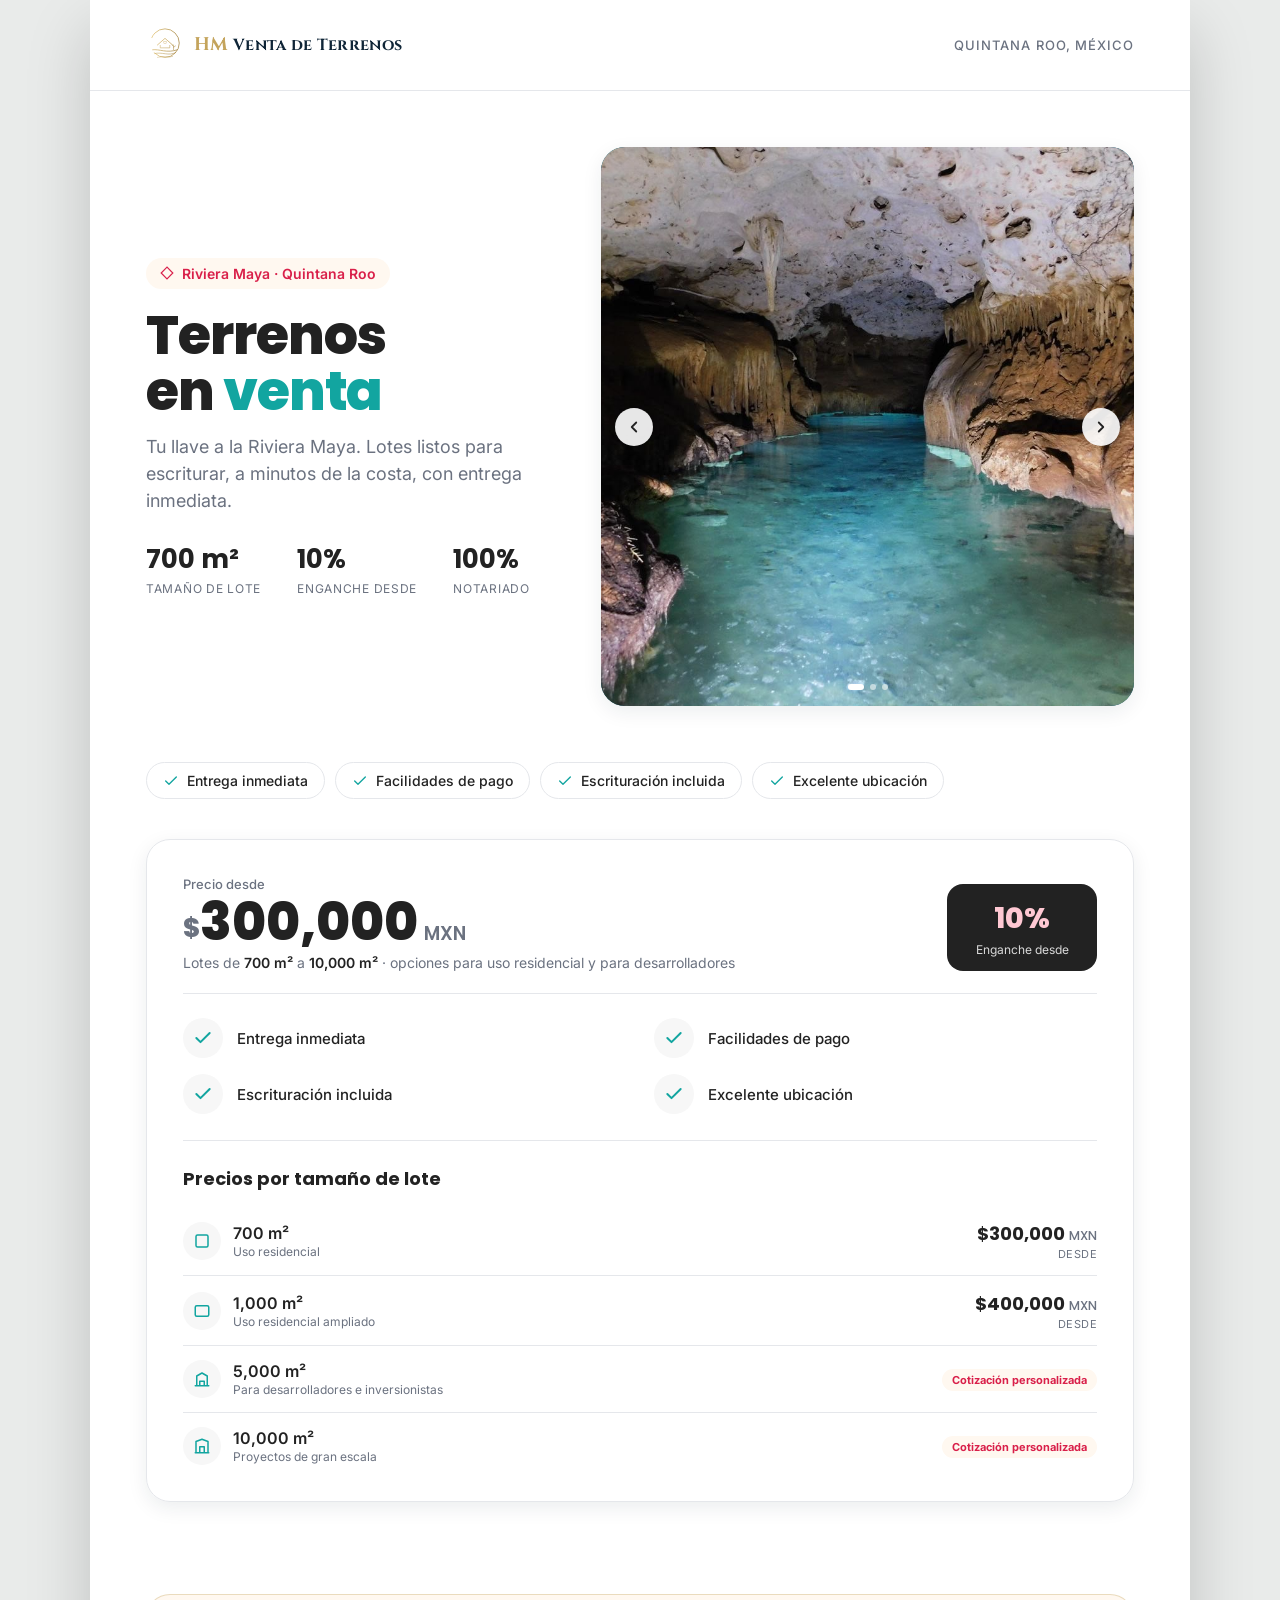
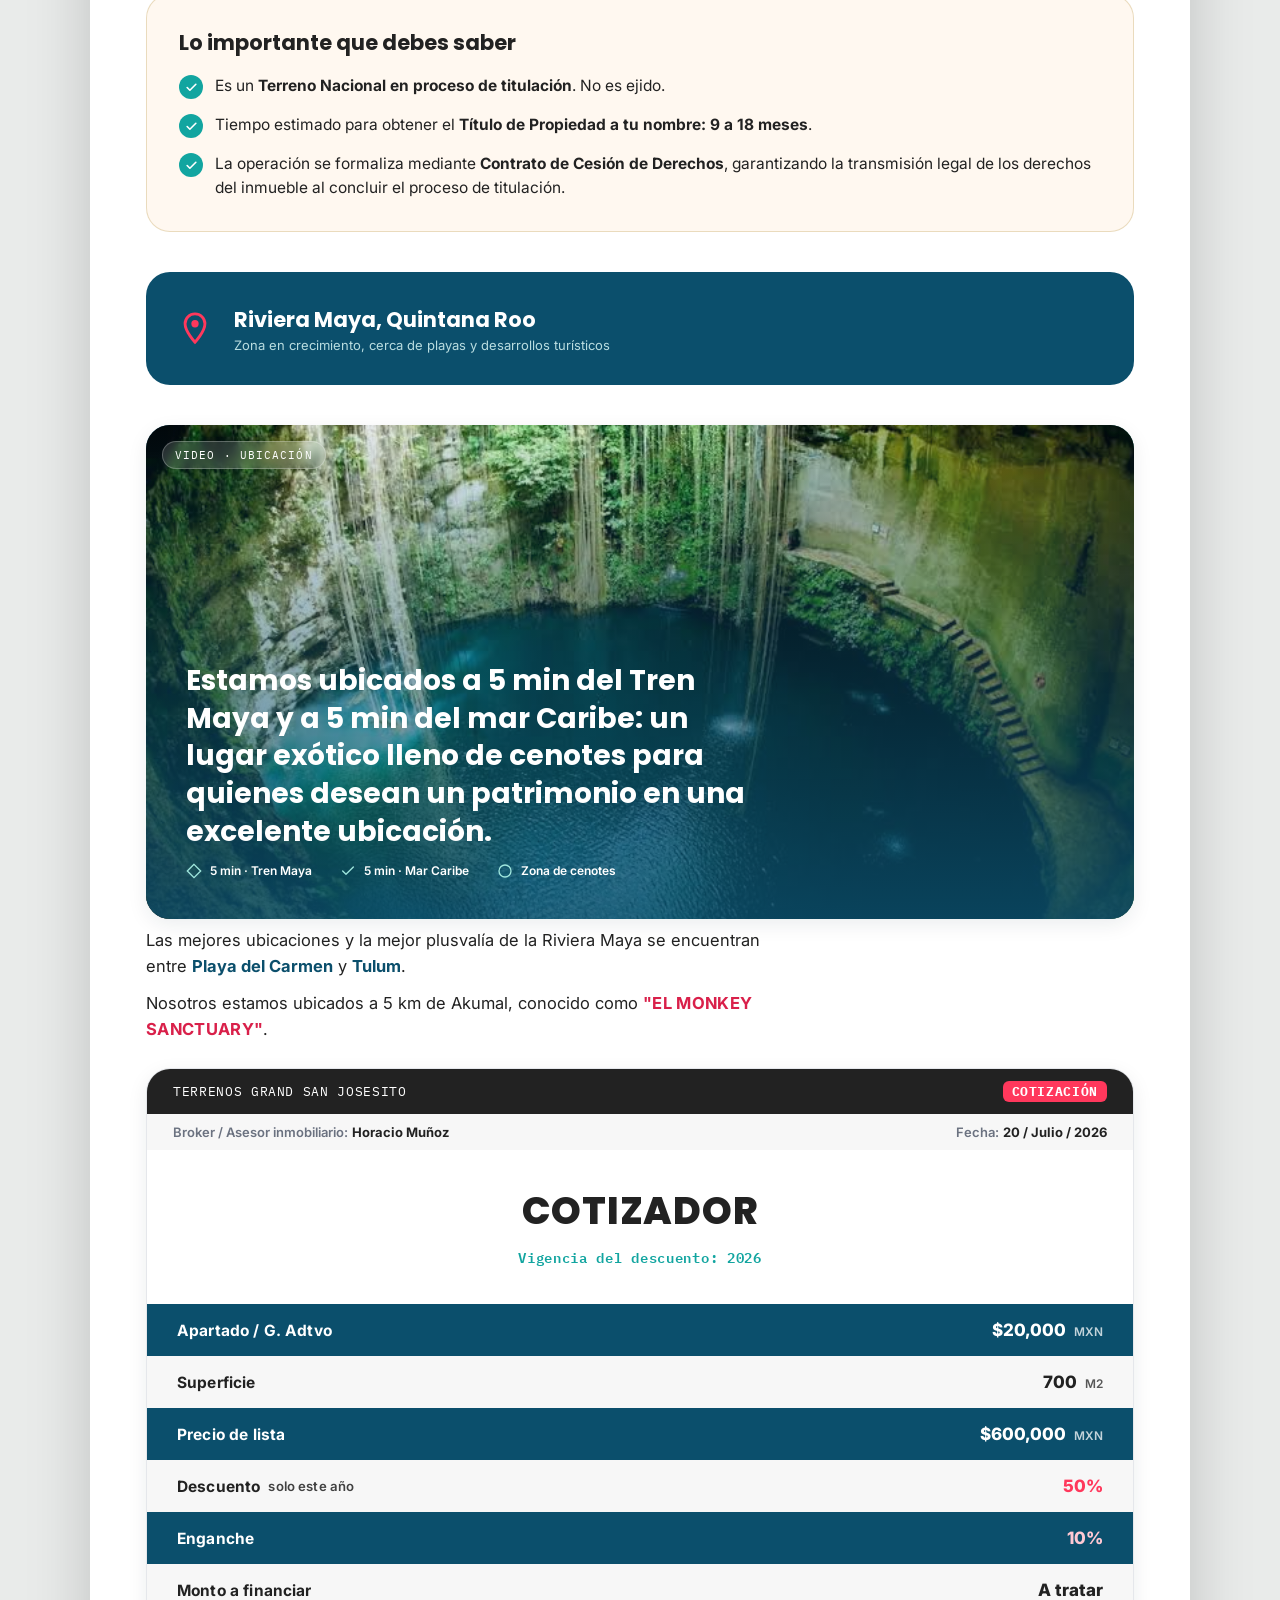
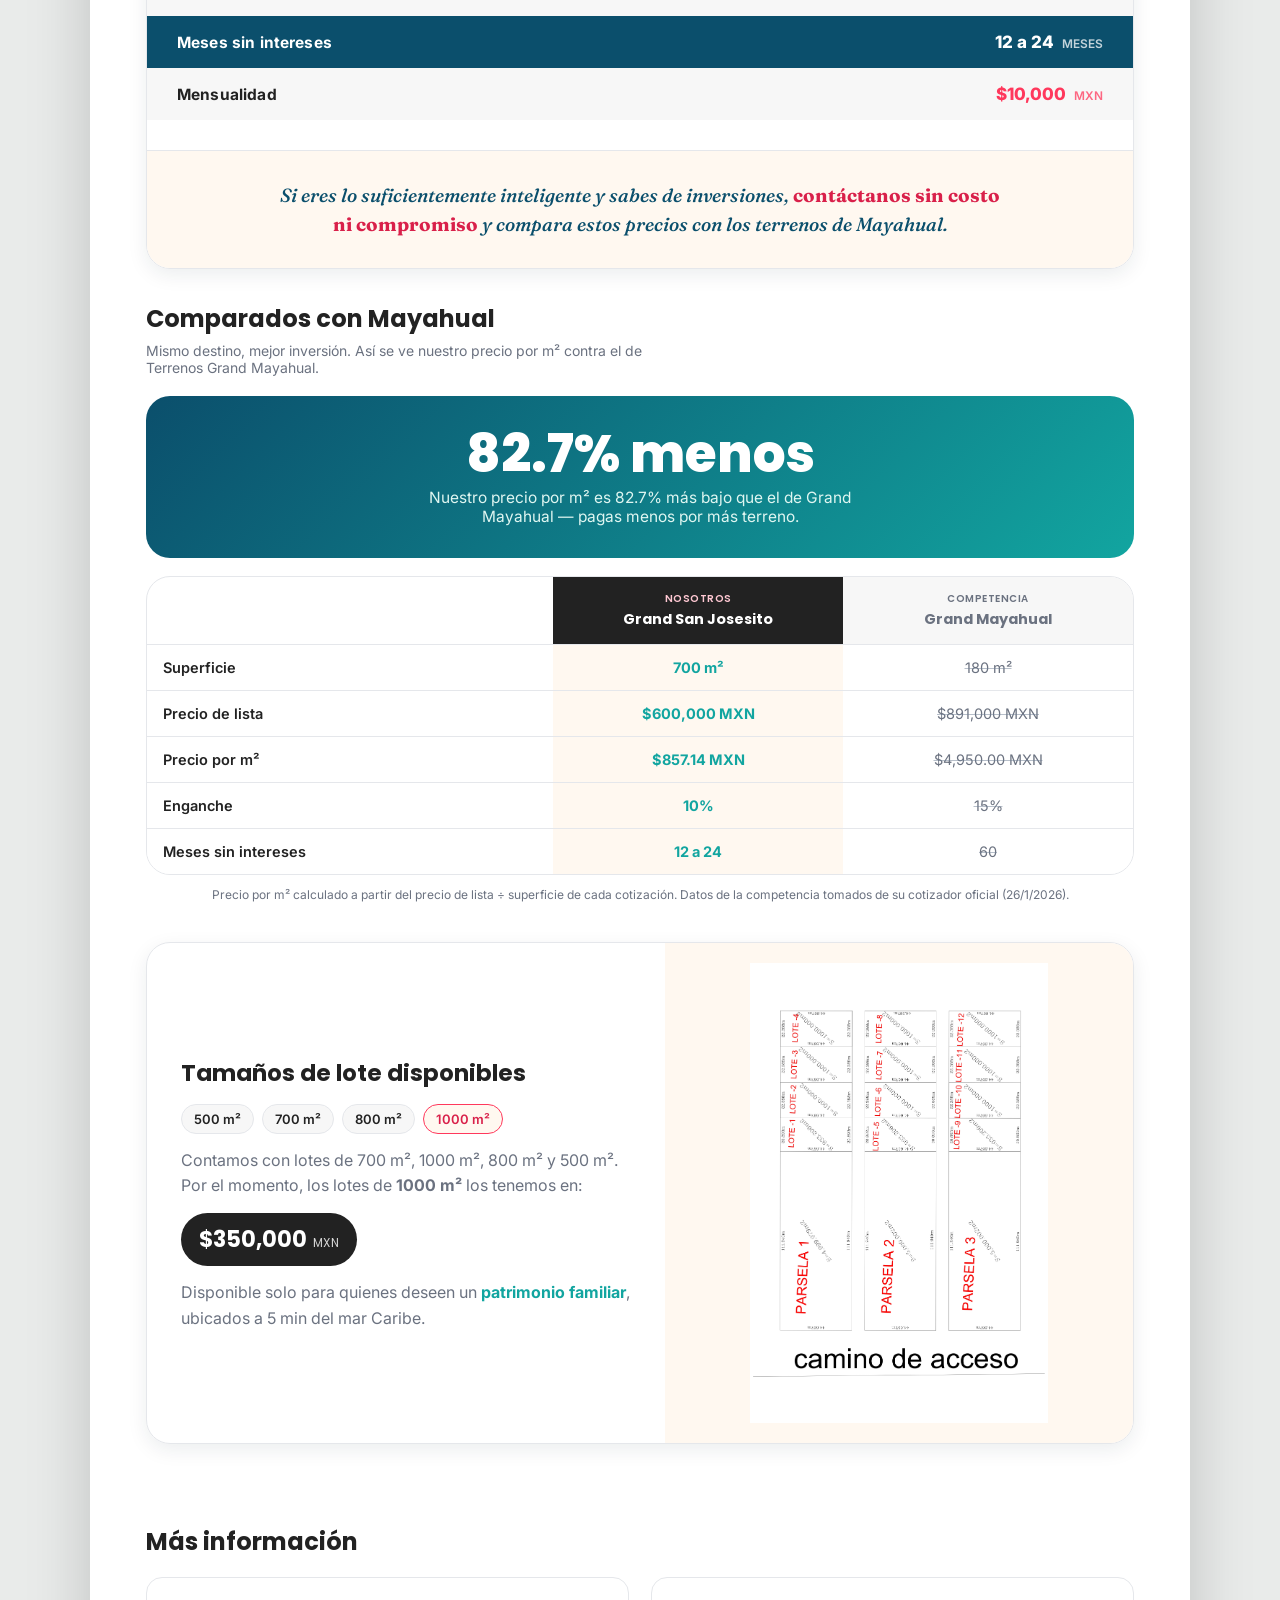
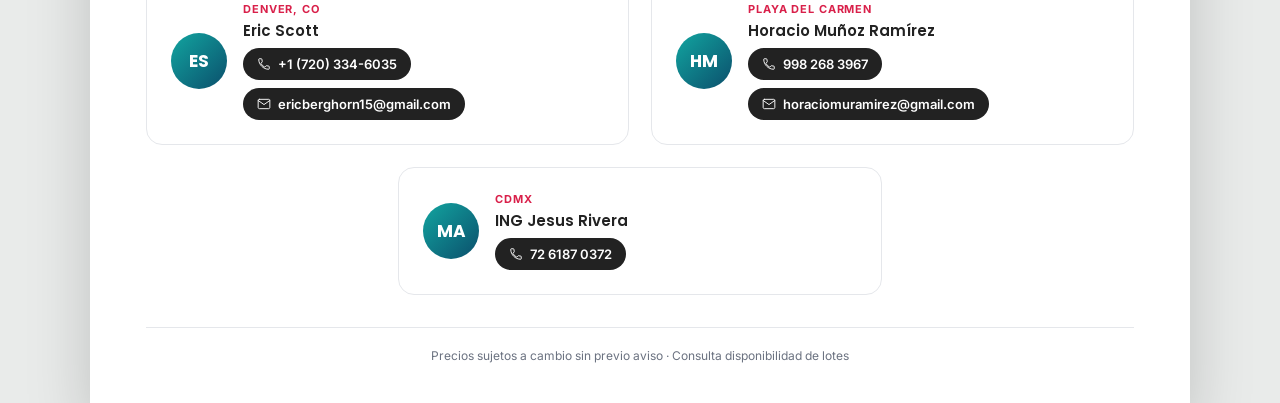
==== commit 86f484ed: "Update index.html" ====
--- a/index.html
+++ b/index.html
@@ -1565,13 +1565,13 @@
       </div>
 
       <div class="cotizador-cta">
-        <p>Si eres lo suficientemente inteligente y sabes de inversiones, <span class="accent">contáctanos sin costo ni compromiso</span> y compara estos precios con los terrenos de Mahahual.</p>
+        <p>Si eres lo suficientemente inteligente y sabes de inversiones, <span class="accent">contáctanos sin costo ni compromiso</span> y compara estos precios con los terrenos de Mayahual.</p>
       </div>
     </div>
   </div>
 
   <div class="compare-wrap">
-    <div class="compare-title">Comparados con Mahahual</div>
+    <div class="compare-title">Comparados con Mayahual</div>
     <div class="compare-sub">Mismo destino, mejor inversión. Así se ve nuestro precio por m² contra el de Terrenos Grand Mayahual.</div>
 
     <div class="compare-headline">
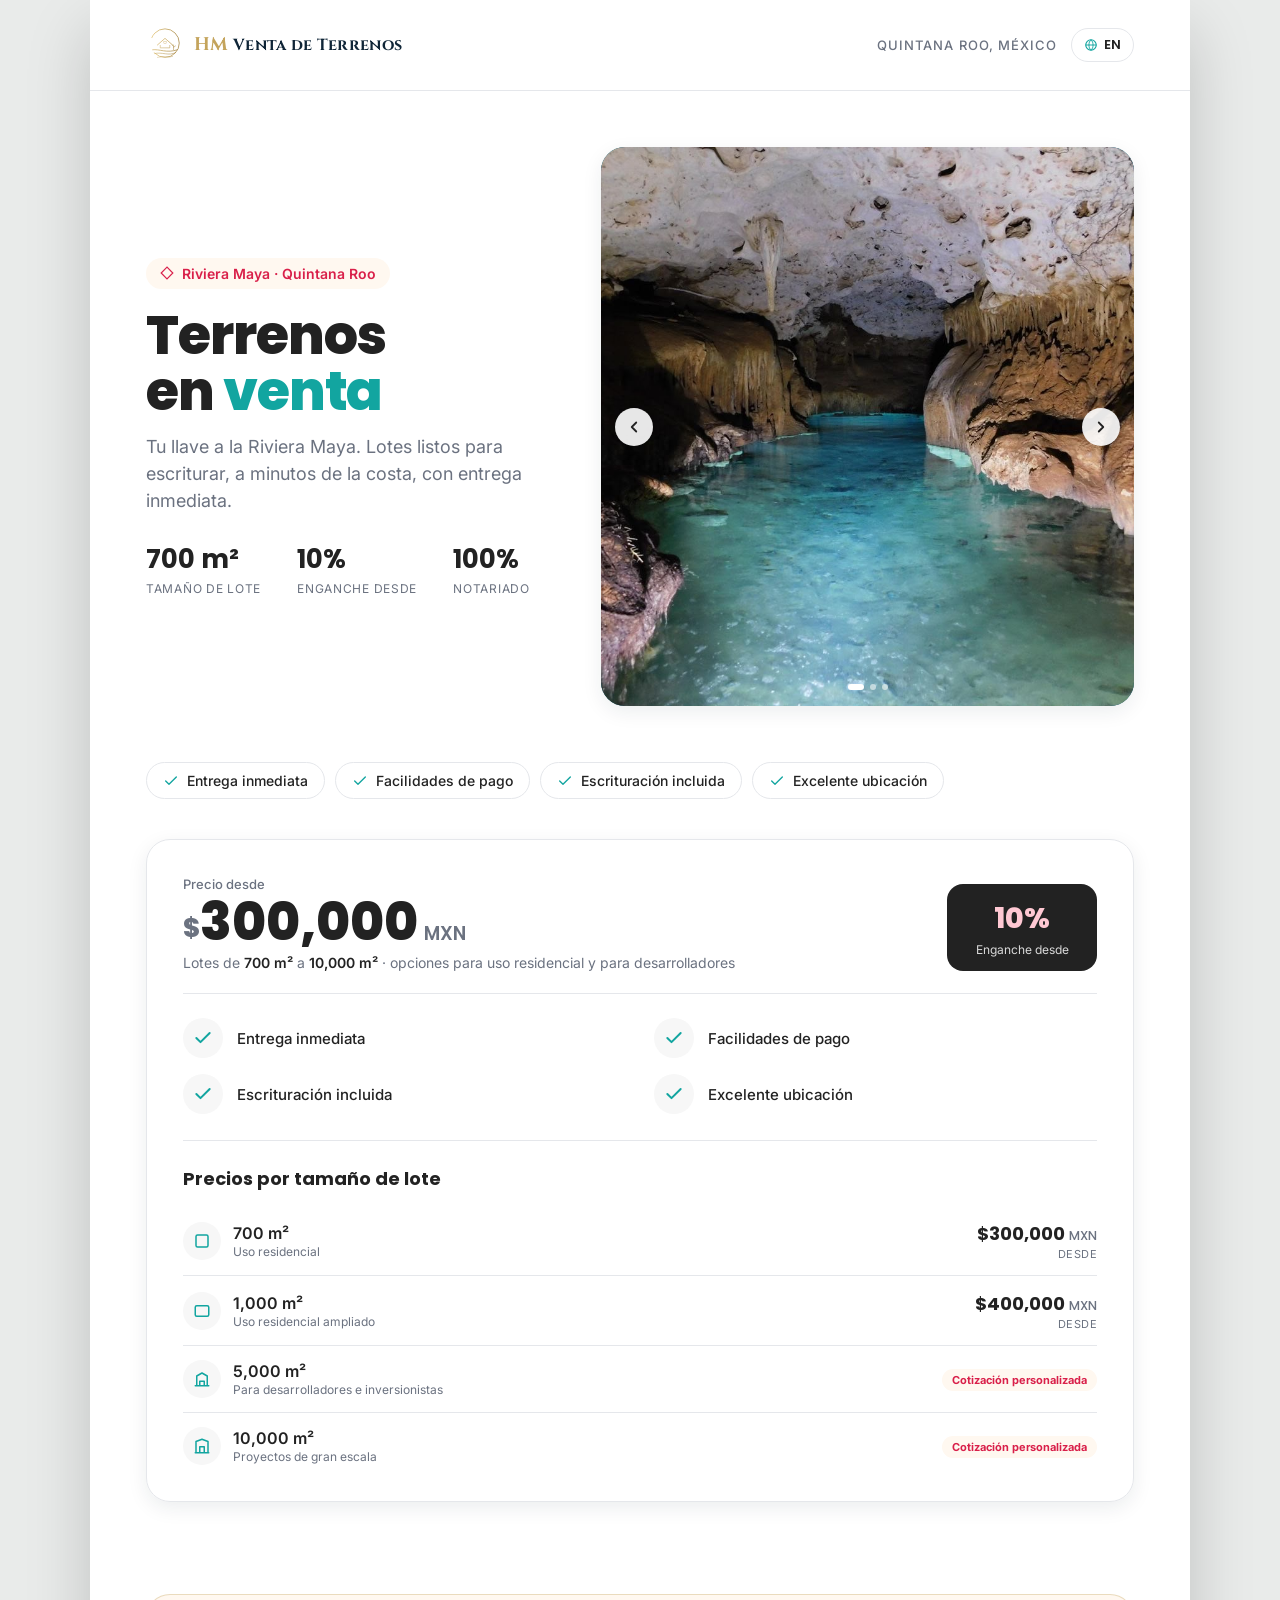
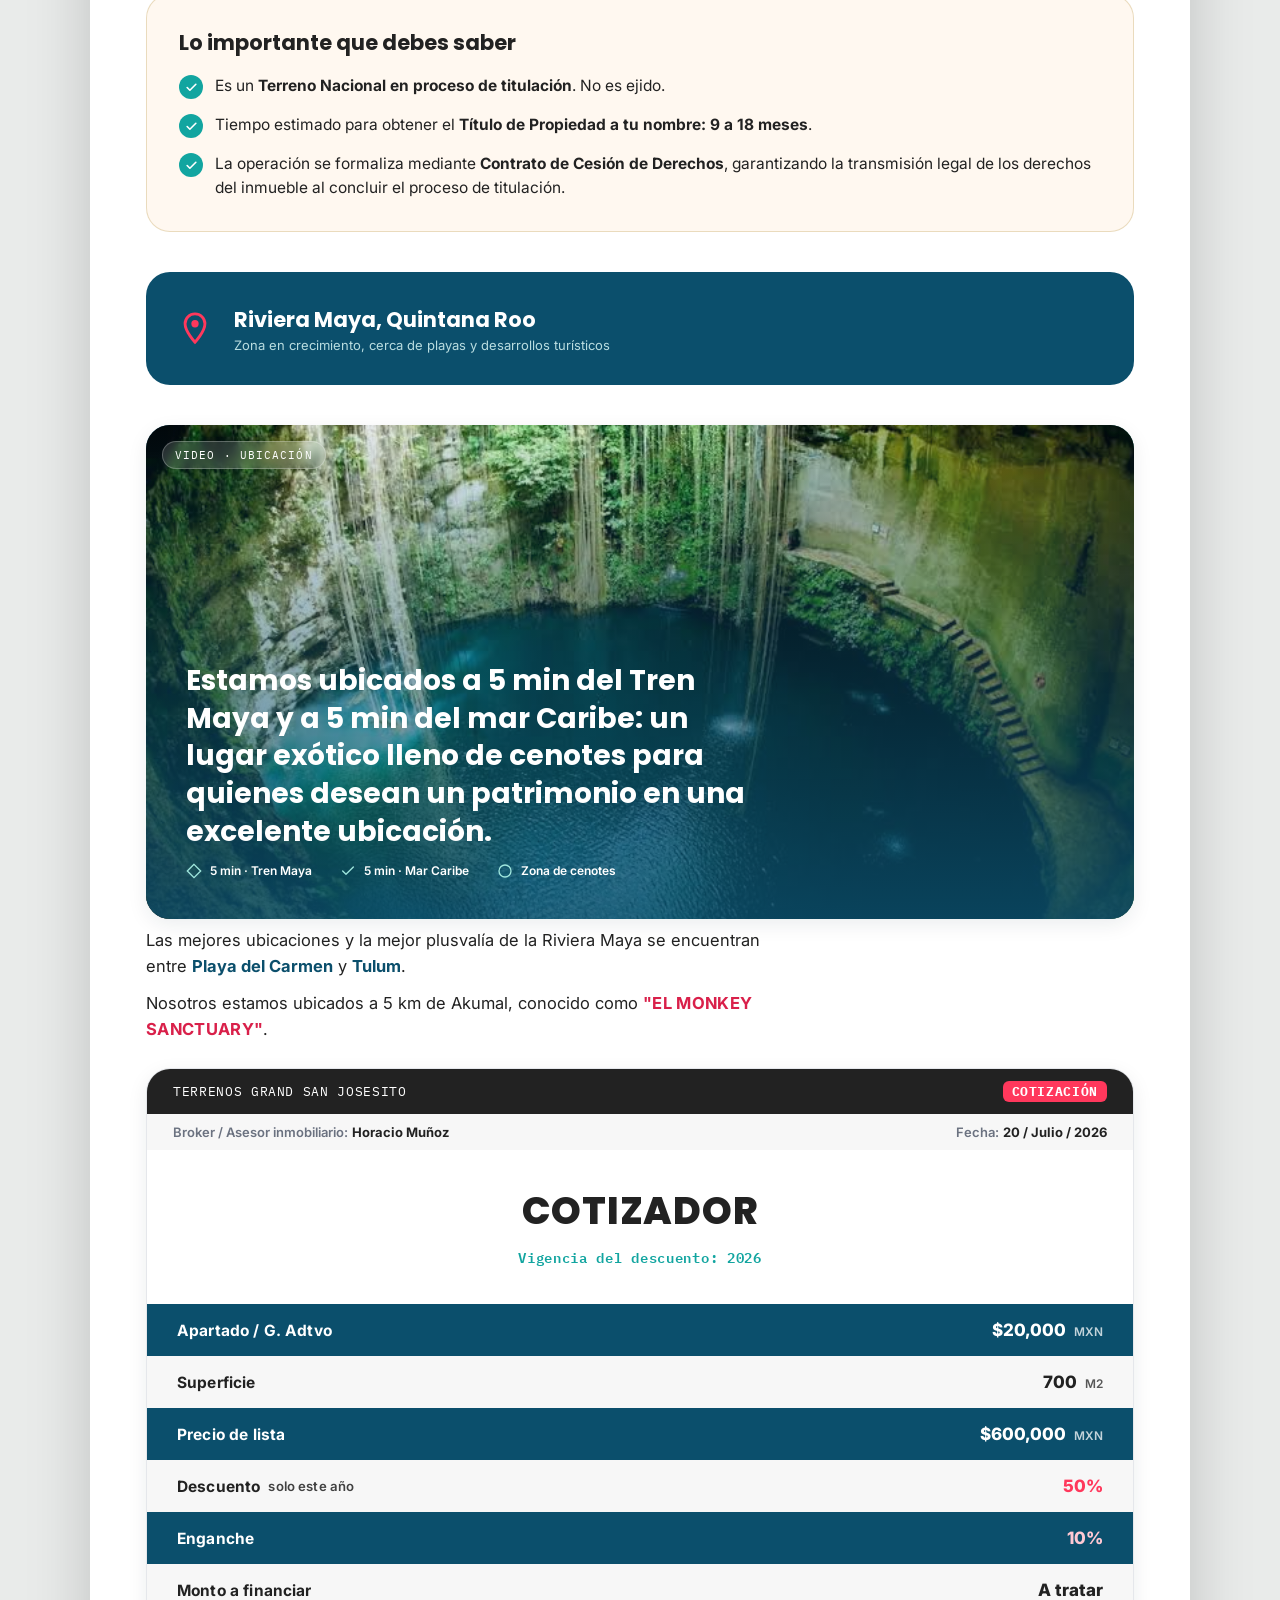
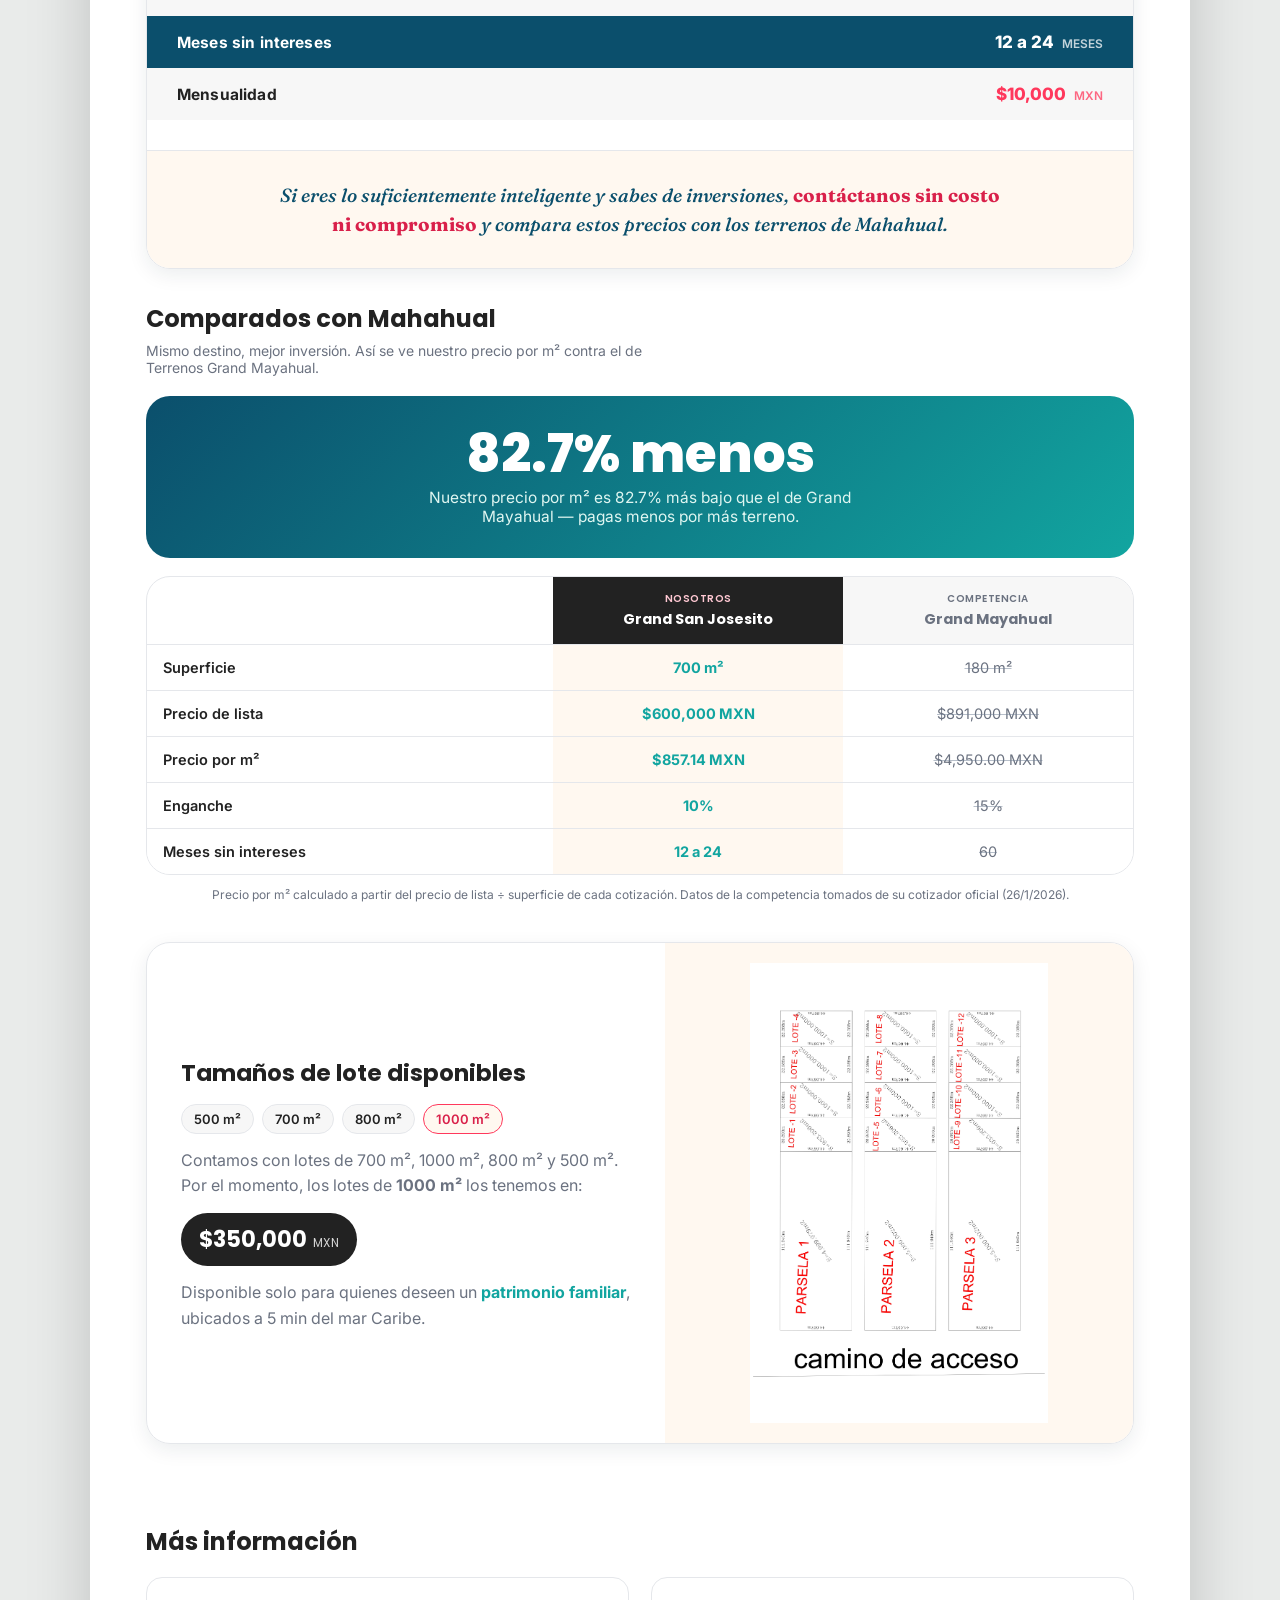
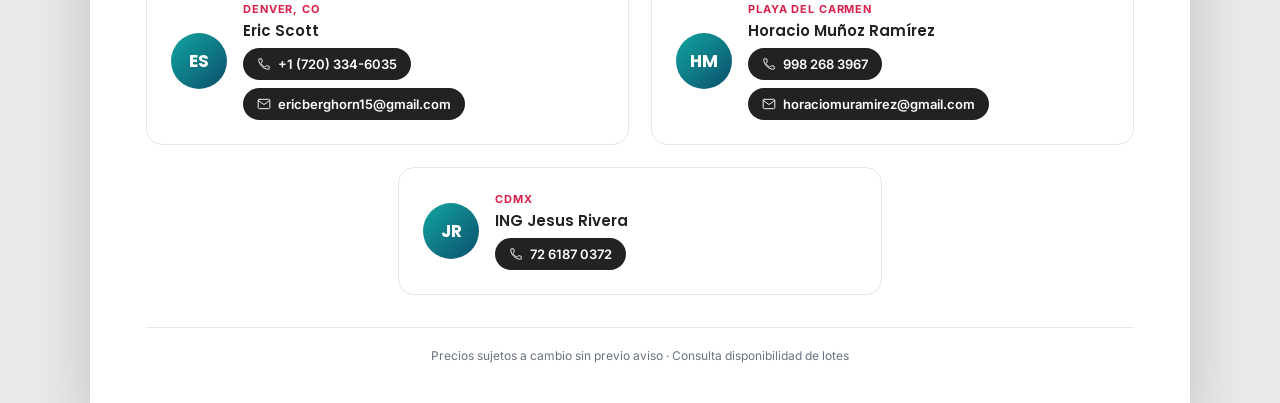
==== commit 017c234a: "Update index.html" ====
--- a/index.html
+++ b/index.html
@@ -99,6 +99,31 @@
     text-transform:uppercase;
     letter-spacing:.08em;
   }
+
+  .nav-right{
+    display:flex;
+    align-items:center;
+    gap:14px;
+  }
+
+  .lang-switch{
+    display:inline-flex;
+    align-items:center;
+    gap:6px;
+    border:1px solid var(--grey-light);
+    border-radius:999px;
+    padding:6px 12px;
+    font-family:'Poppins', sans-serif;
+    font-size:clamp(11px,1.8vw,13px);
+    font-weight:600;
+    color:var(--ink);
+    transition:border-color .2s ease, background .2s ease;
+  }
+  .lang-switch:hover{
+    border-color:var(--turquoise);
+    background:var(--sand);
+  }
+  .lang-switch svg{ width:14px; height:14px; flex:none; color:var(--turquoise); }
 
   /* ---------- HERO ---------- */
   .hero{
@@ -1282,7 +1307,13 @@
       </svg>
       <div class="logo-text"><span class="hl">HM</span> Venta de Terrenos</div>
     </div>
-    <div class="tag">Quintana Roo, México</div>
+    <div class="nav-right">
+      <div class="tag">Quintana Roo, México</div>
+      <a class="lang-switch" href="en.html">
+        <svg viewBox="0 0 24 24" fill="none"><circle cx="12" cy="12" r="9" stroke="currentColor" stroke-width="2"/><path d="M3 12h18M12 3c2.5 2.5 3.5 5.5 3.5 9s-1 6.5-3.5 9c-2.5-2.5-3.5-5.5-3.5-9s1-6.5 3.5-9Z" stroke="currentColor" stroke-width="1.6"/></svg>
+        EN
+      </a>
+    </div>
   </div>
 
   <div class="hero">
@@ -1565,13 +1596,13 @@
       </div>
 
       <div class="cotizador-cta">
-        <p>Si eres lo suficientemente inteligente y sabes de inversiones, <span class="accent">contáctanos sin costo ni compromiso</span> y compara estos precios con los terrenos de Mayahual.</p>
+        <p>Si eres lo suficientemente inteligente y sabes de inversiones, <span class="accent">contáctanos sin costo ni compromiso</span> y compara estos precios con los terrenos de Mahahual.</p>
       </div>
     </div>
   </div>
 
   <div class="compare-wrap">
-    <div class="compare-title">Comparados con Mayahual</div>
+    <div class="compare-title">Comparados con Mahahual</div>
     <div class="compare-sub">Mismo destino, mejor inversión. Así se ve nuestro precio por m² contra el de Terrenos Grand Mayahual.</div>
 
     <div class="compare-headline">
@@ -1668,7 +1699,7 @@
       </div>
     </div>
     <div class="host-card host-card--centered">
-      <div class="avatar">MA</div>
+      <div class="avatar">JR</div>
       <div class="host-info">
         <div class="city">CDMX</div>
         <div class="name">ING Jesus Rivera</div>
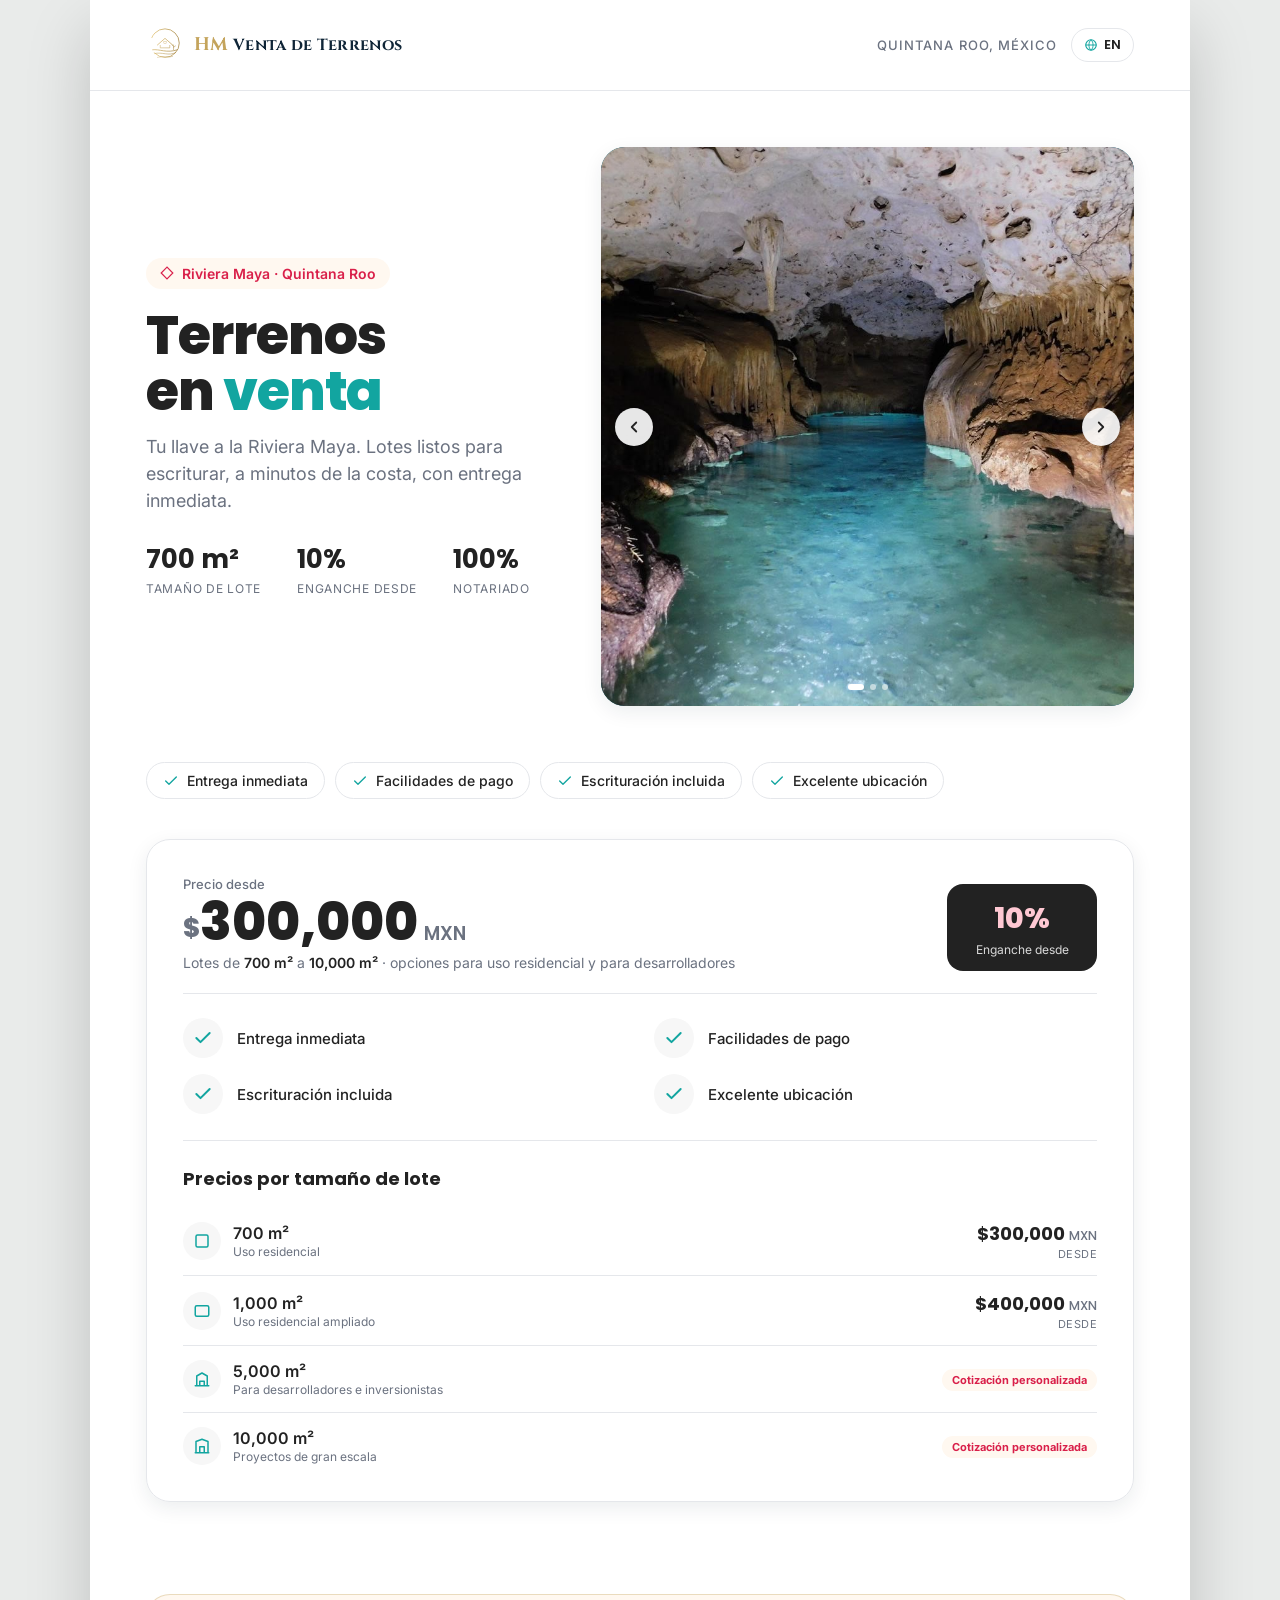
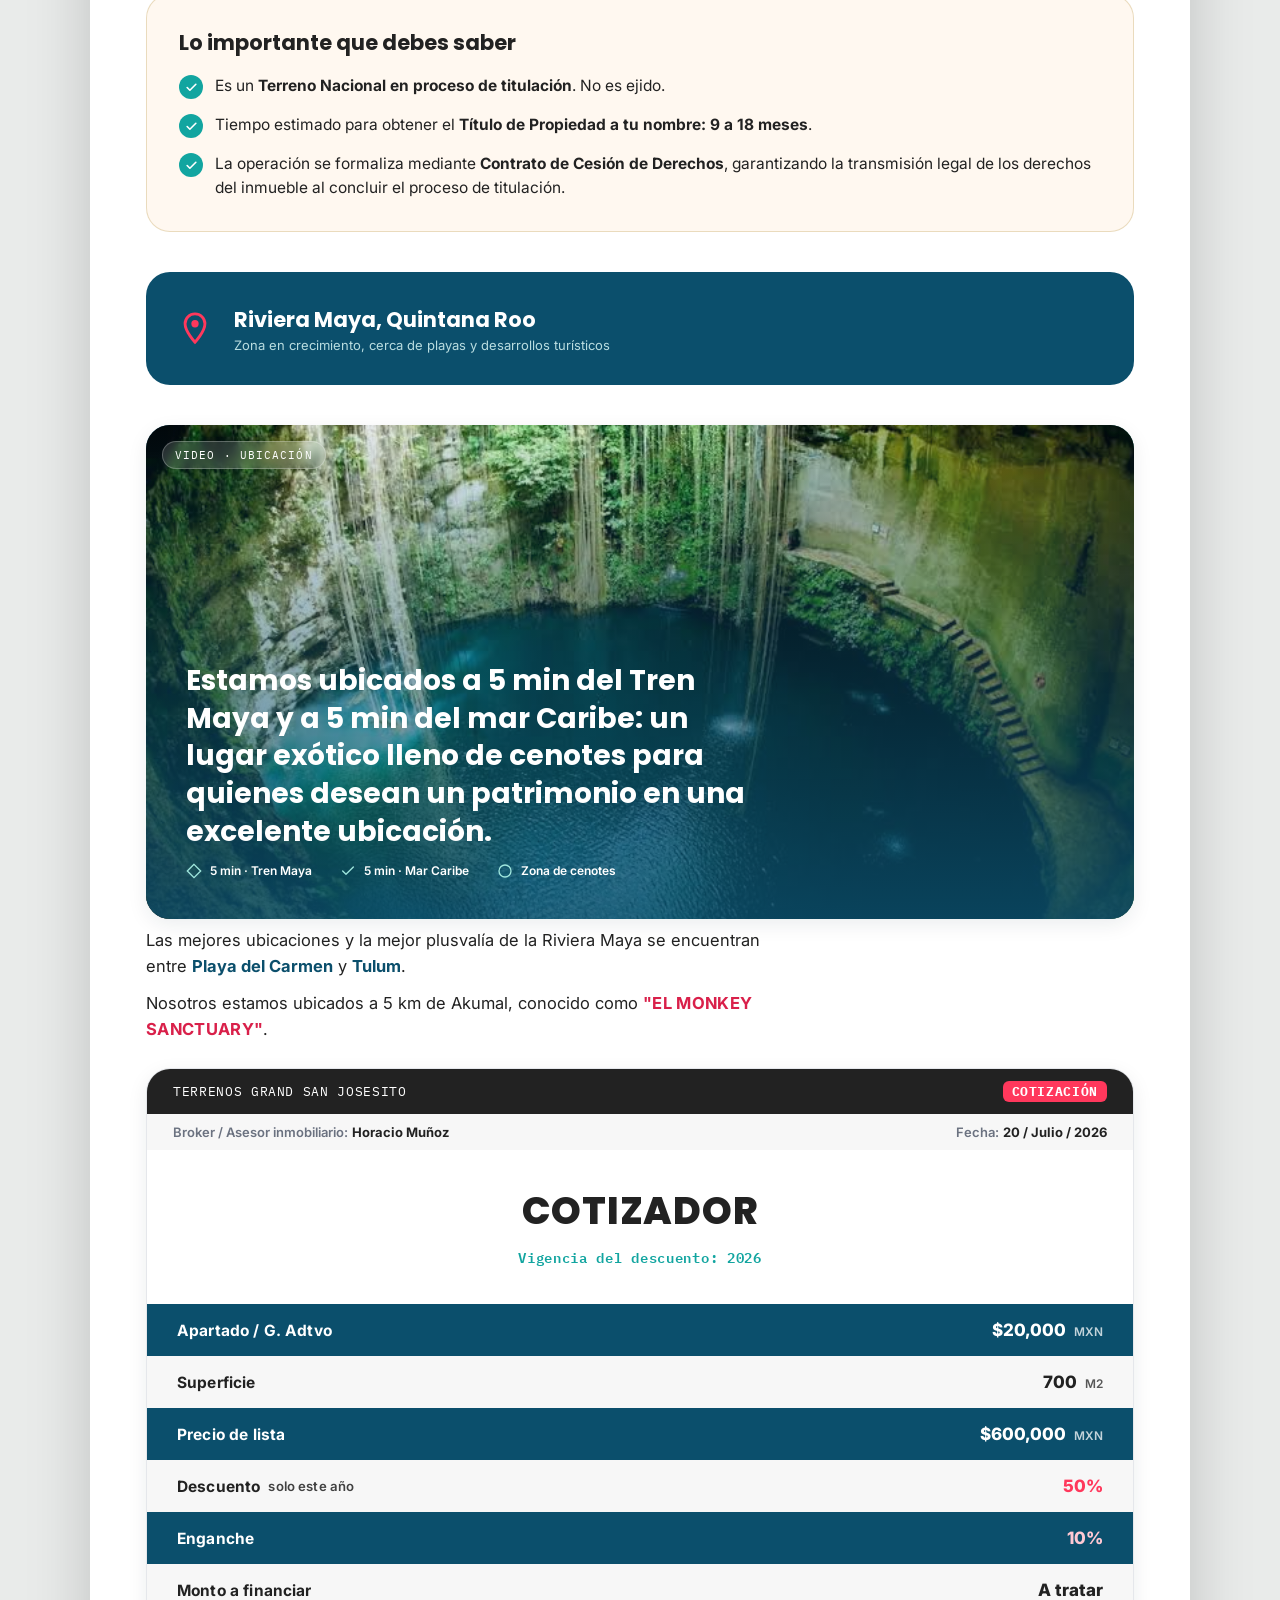
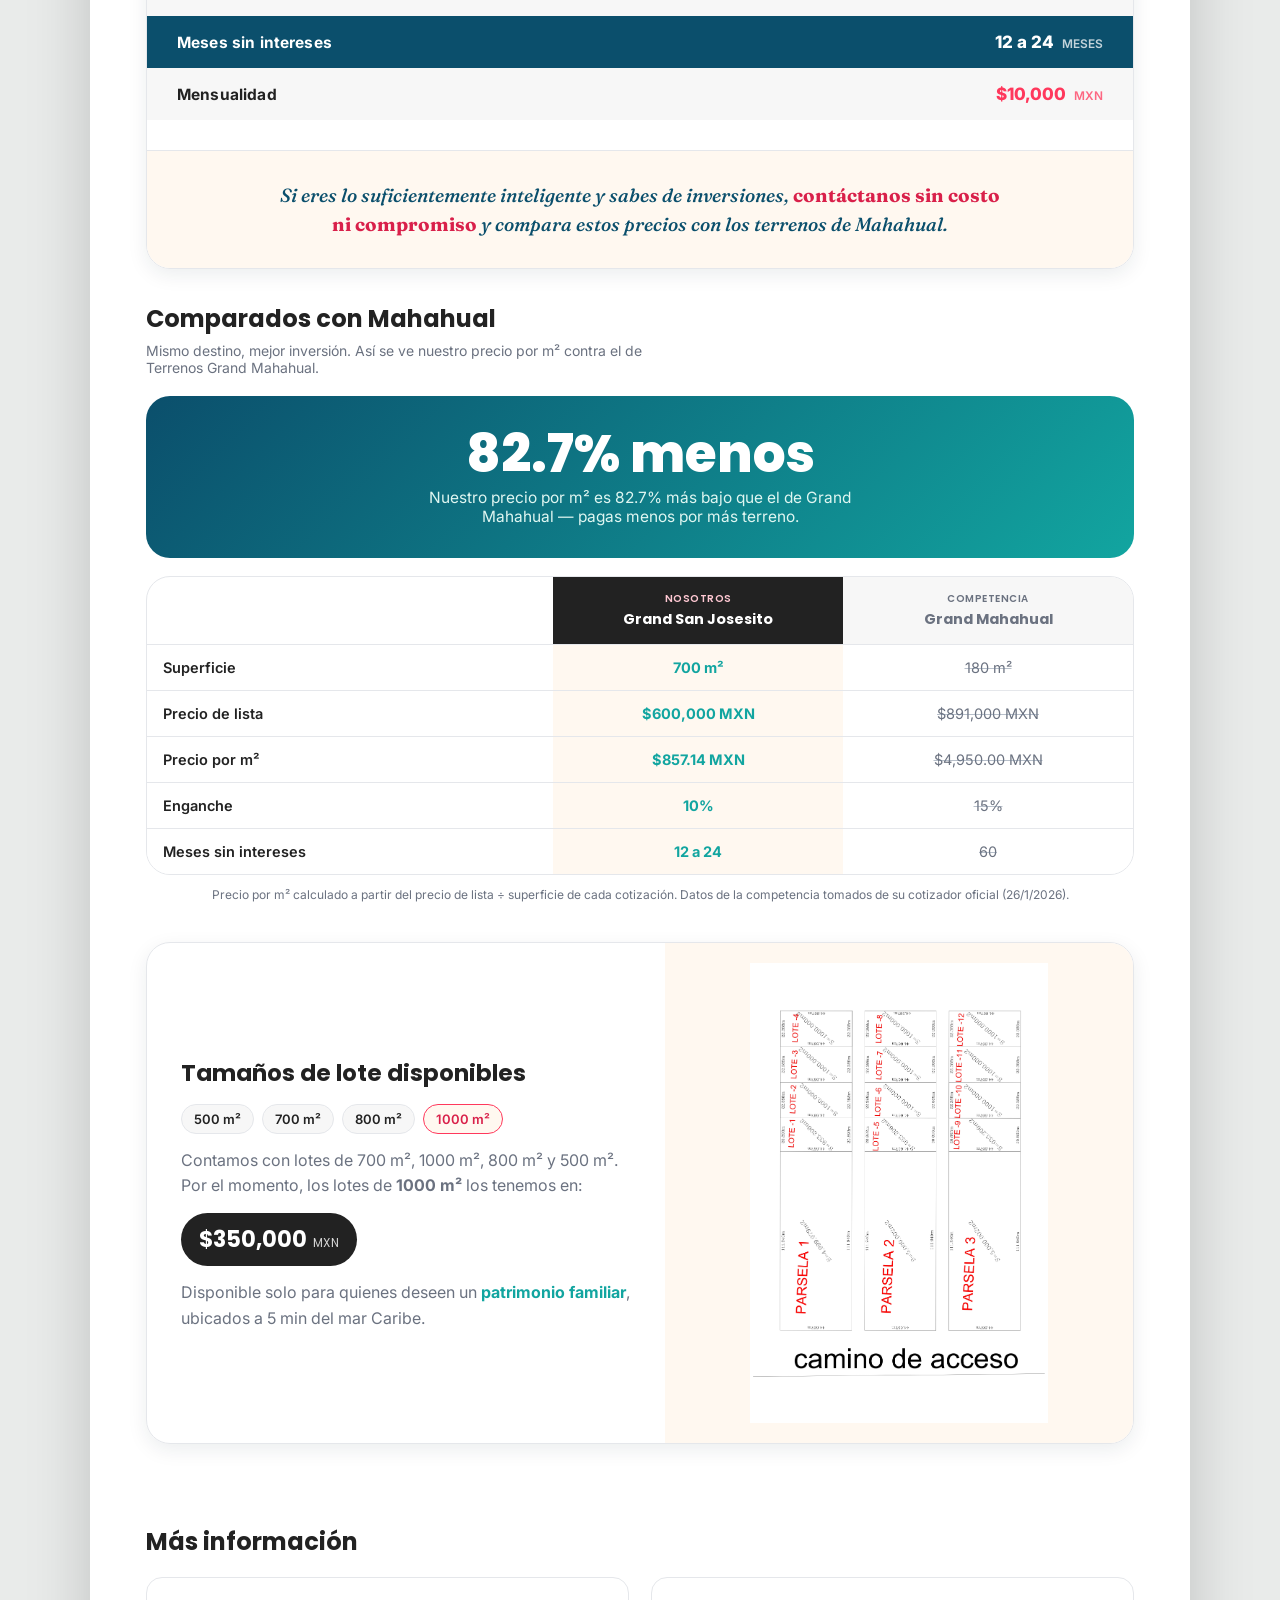
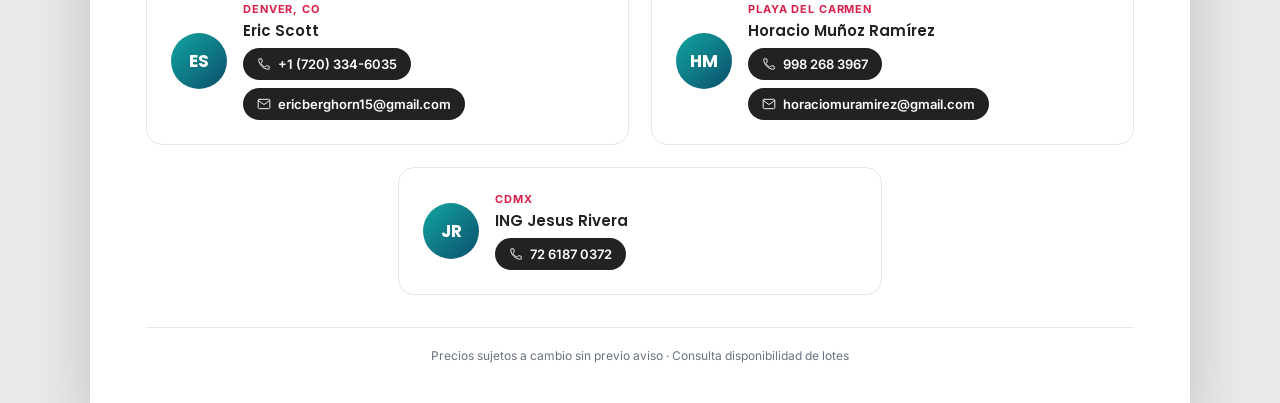
==== commit b6d3c2fd: "Update index.html" ====
--- a/index.html
+++ b/index.html
@@ -1603,17 +1603,17 @@
 
   <div class="compare-wrap">
     <div class="compare-title">Comparados con Mahahual</div>
-    <div class="compare-sub">Mismo destino, mejor inversión. Así se ve nuestro precio por m² contra el de Terrenos Grand Mayahual.</div>
+    <div class="compare-sub">Mismo destino, mejor inversión. Así se ve nuestro precio por m² contra el de Terrenos Grand Mahahual.</div>
 
     <div class="compare-headline">
       <div class="big">82.7% menos</div>
-      <div class="small">Nuestro precio por m² es 82.7% más bajo que el de Grand Mayahual — pagas menos por más terreno.</div>
+      <div class="small">Nuestro precio por m² es 82.7% más bajo que el de Grand Mahahual — pagas menos por más terreno.</div>
     </div>
 
     <div class="compare-table">
       <div class="compare-head label"></div>
       <div class="compare-head us"><span class="tag">Nosotros</span>Grand San Josesito</div>
-      <div class="compare-head them"><span class="tag">Competencia</span>Grand Mayahual</div>
+      <div class="compare-head them"><span class="tag">Competencia</span>Grand Mahahual</div>
 
       <div class="compare-row-label">Superficie</div>
       <div class="compare-us">700 m²</div>
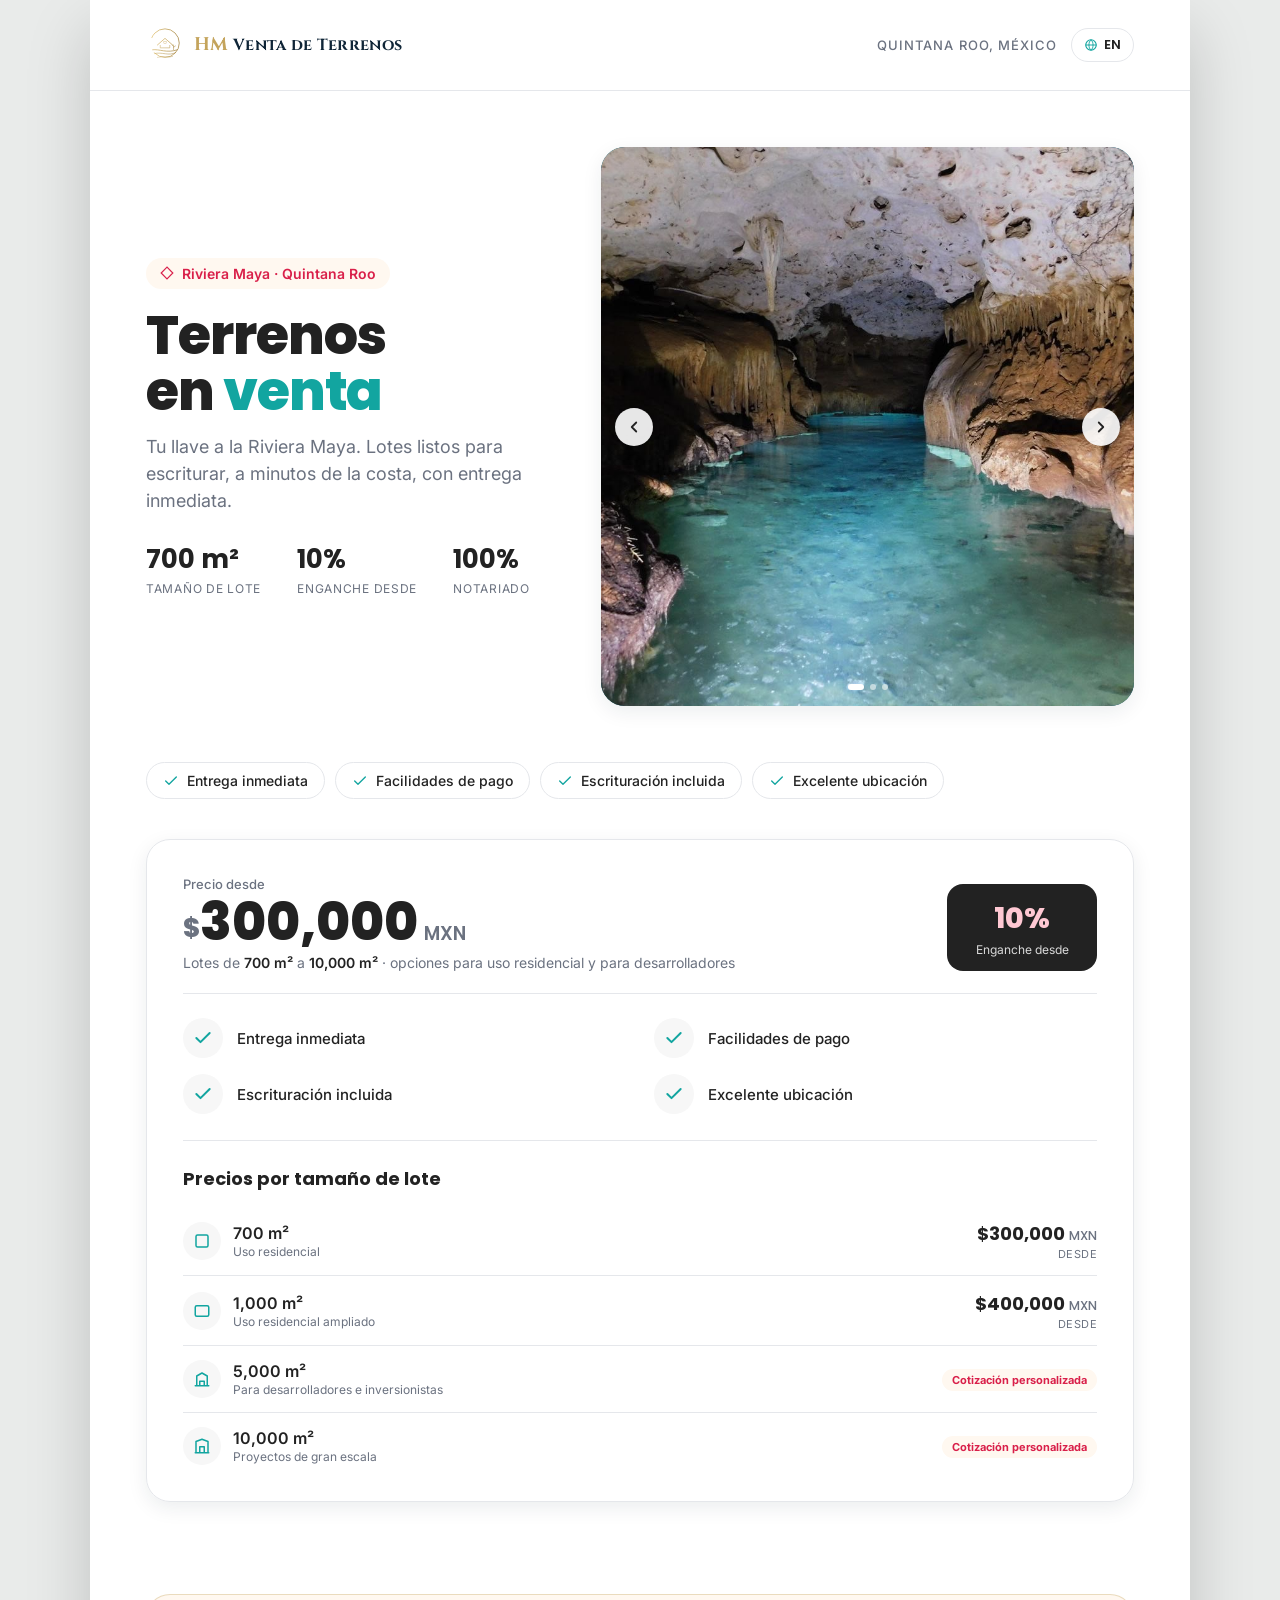
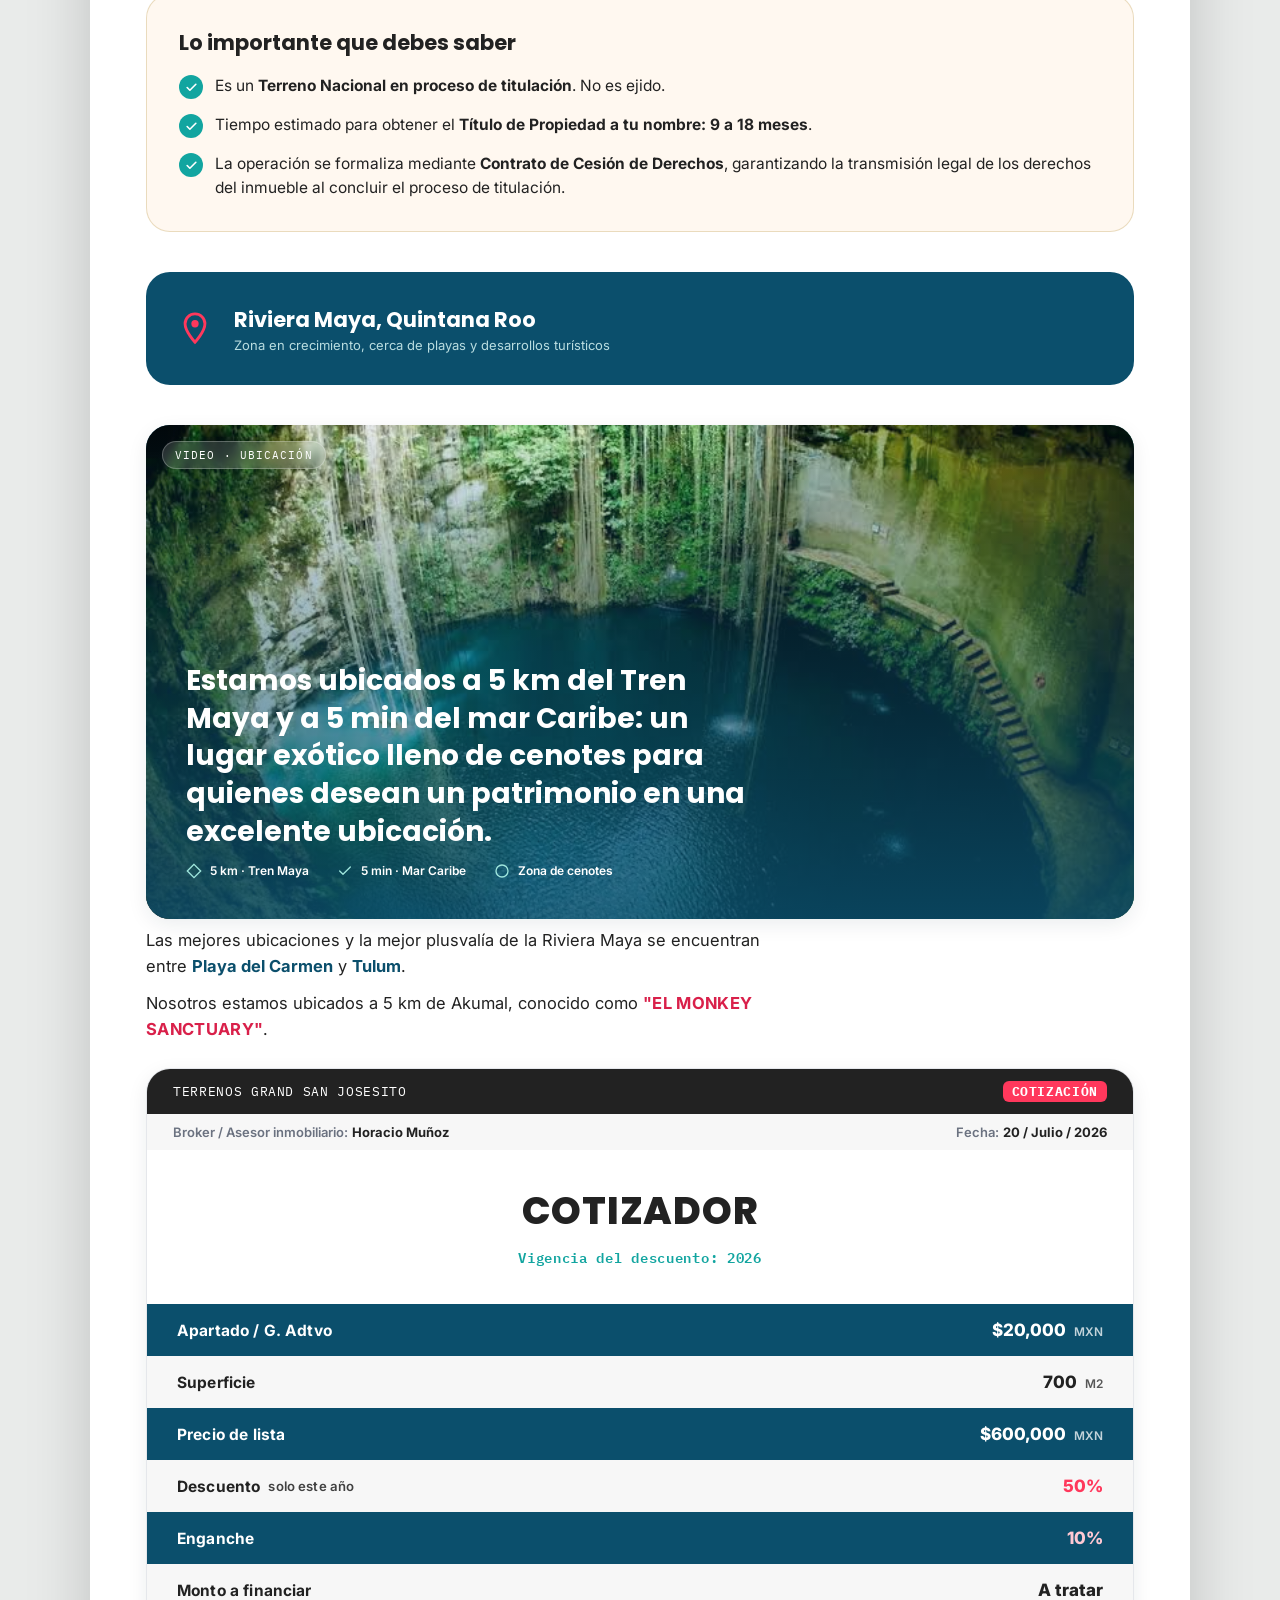
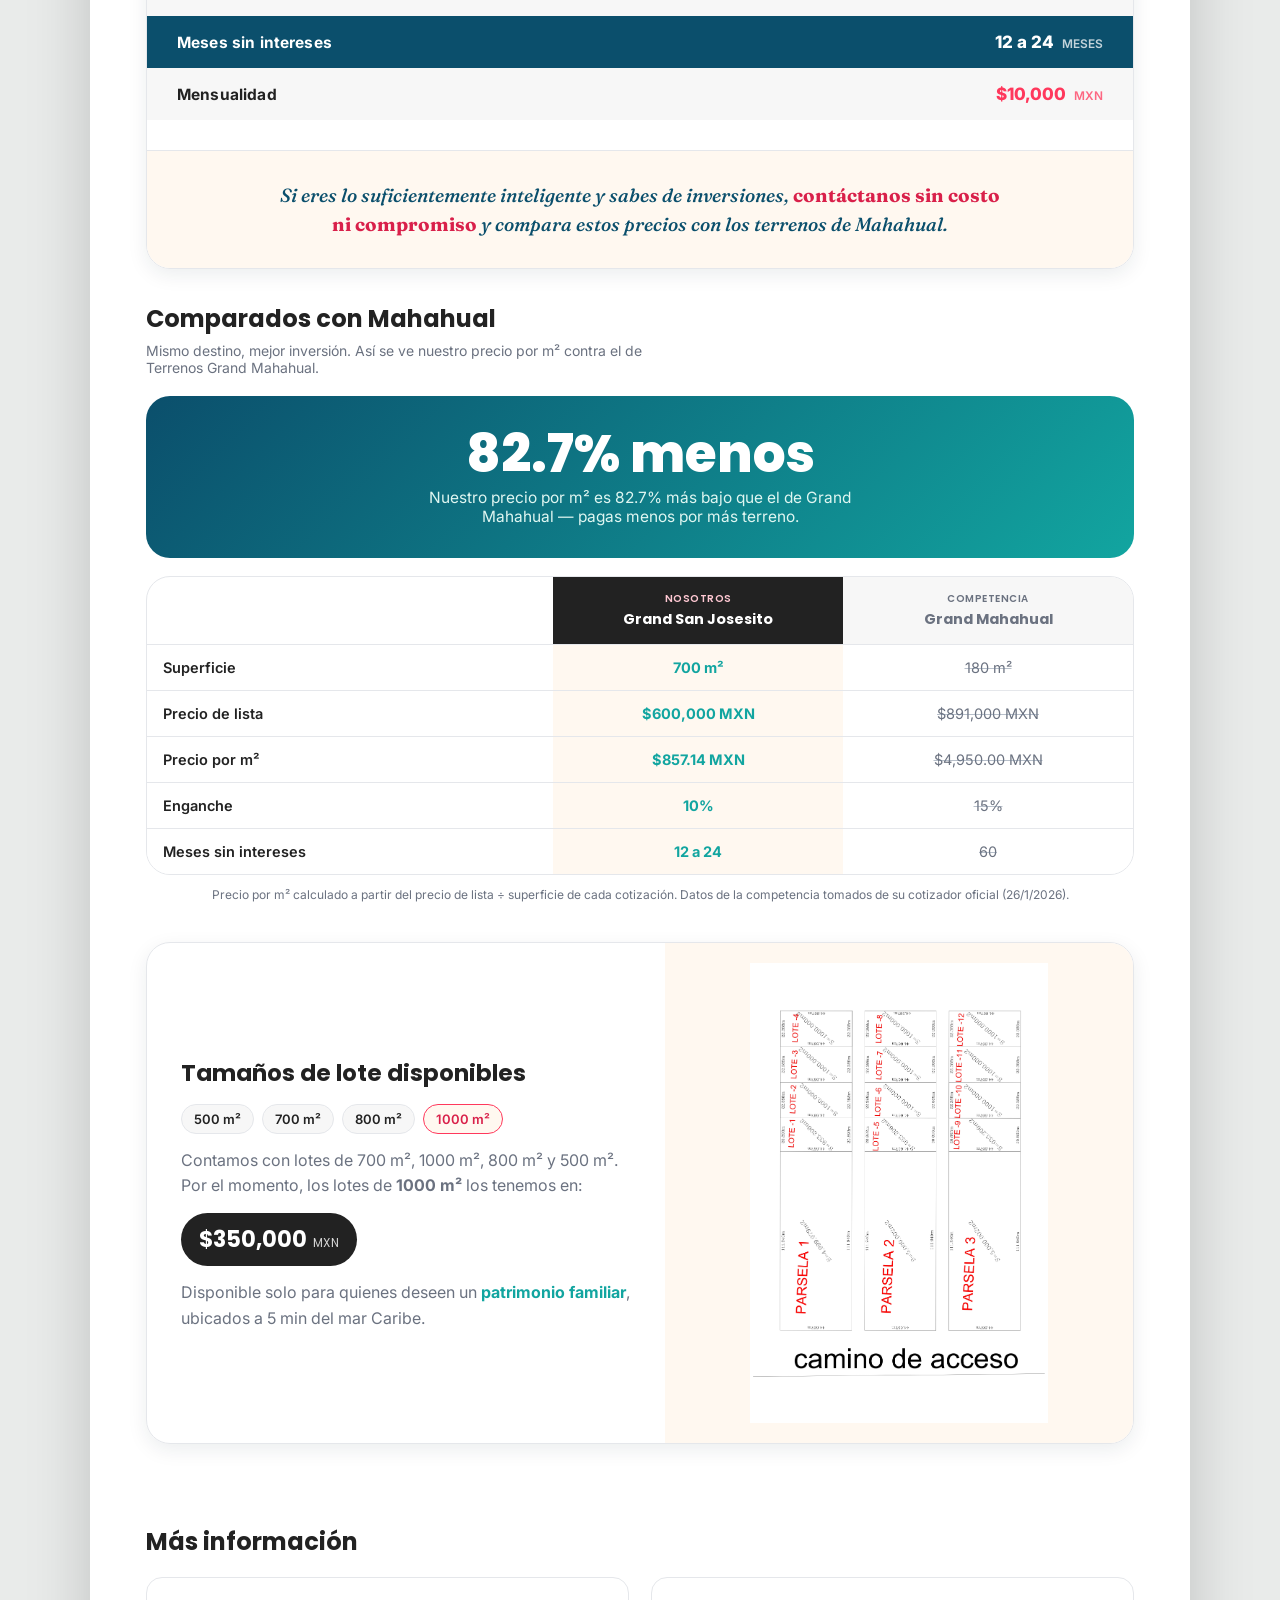
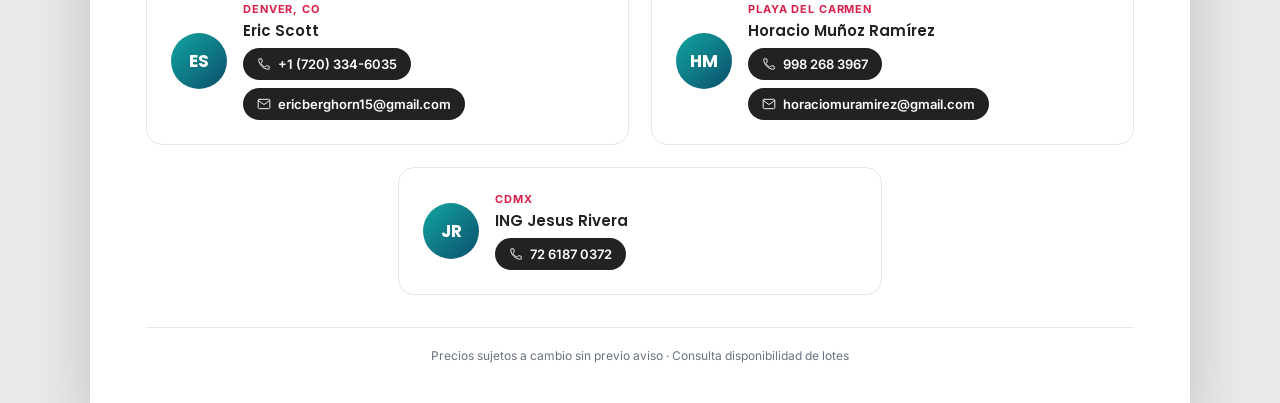
==== commit 8bb10921: "Update index.html" ====
--- a/index.html
+++ b/index.html
@@ -1519,11 +1519,11 @@
     </button>
     <div class="video-overlay">
       <div class="video-text">
-        <h3>Estamos ubicados a 5 min del Tren Maya y a 5 min del mar Caribe: un lugar exótico lleno de cenotes para quienes desean un patrimonio en una excelente ubicación.</h3>
+        <h3>Estamos ubicados a 5 km del Tren Maya y a 5 min del mar Caribe: un lugar exótico lleno de cenotes para quienes desean un patrimonio en una excelente ubicación.</h3>
         <div class="stats-mini">
           <div class="stat-mini">
             <svg viewBox="0 0 24 24" fill="none"><path d="M12 2 2 12l10 10 10-10L12 2Z" stroke="currentColor" stroke-width="2"/></svg>
-            5 min · Tren Maya
+            5 km · Tren Maya
           </div>
           <div class="stat-mini">
             <svg viewBox="0 0 24 24" fill="none"><path d="M4 12l5 5L20 6" stroke="currentColor" stroke-width="2" stroke-linecap="round" stroke-linejoin="round"/></svg>
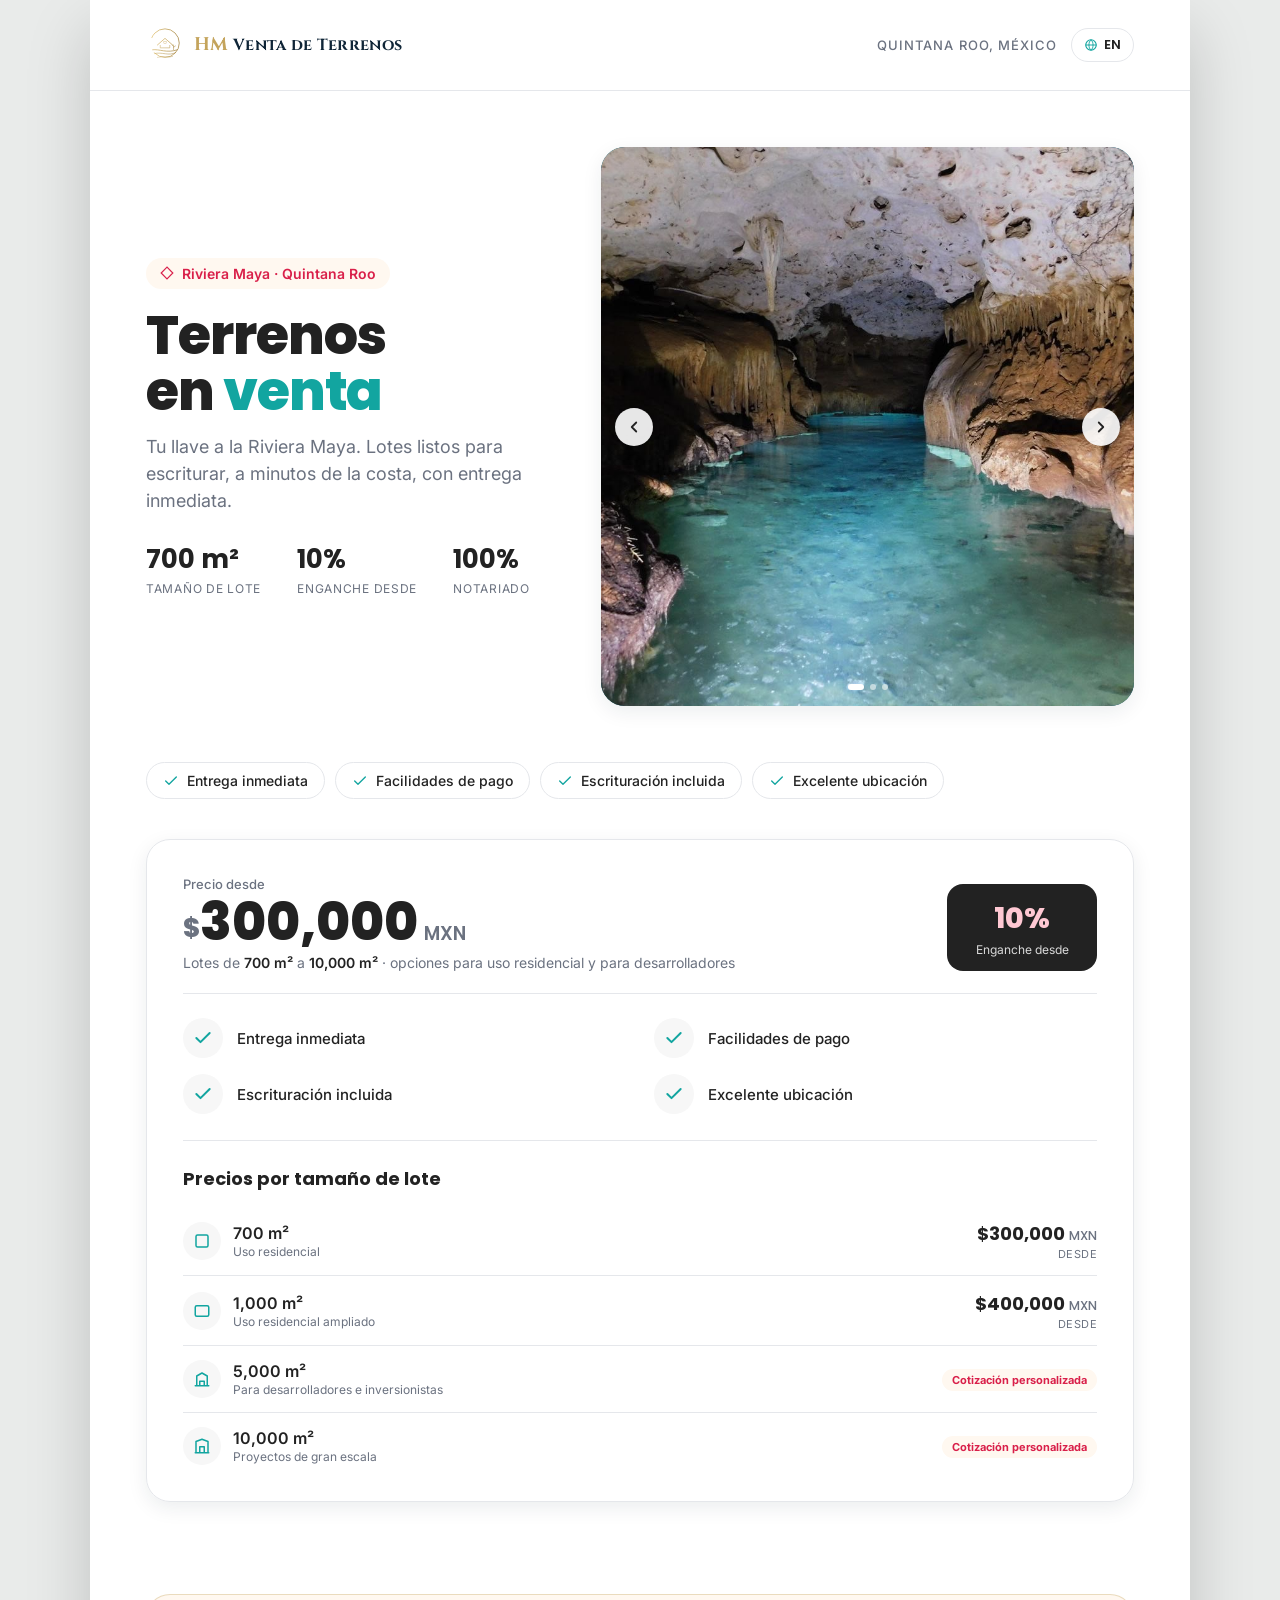
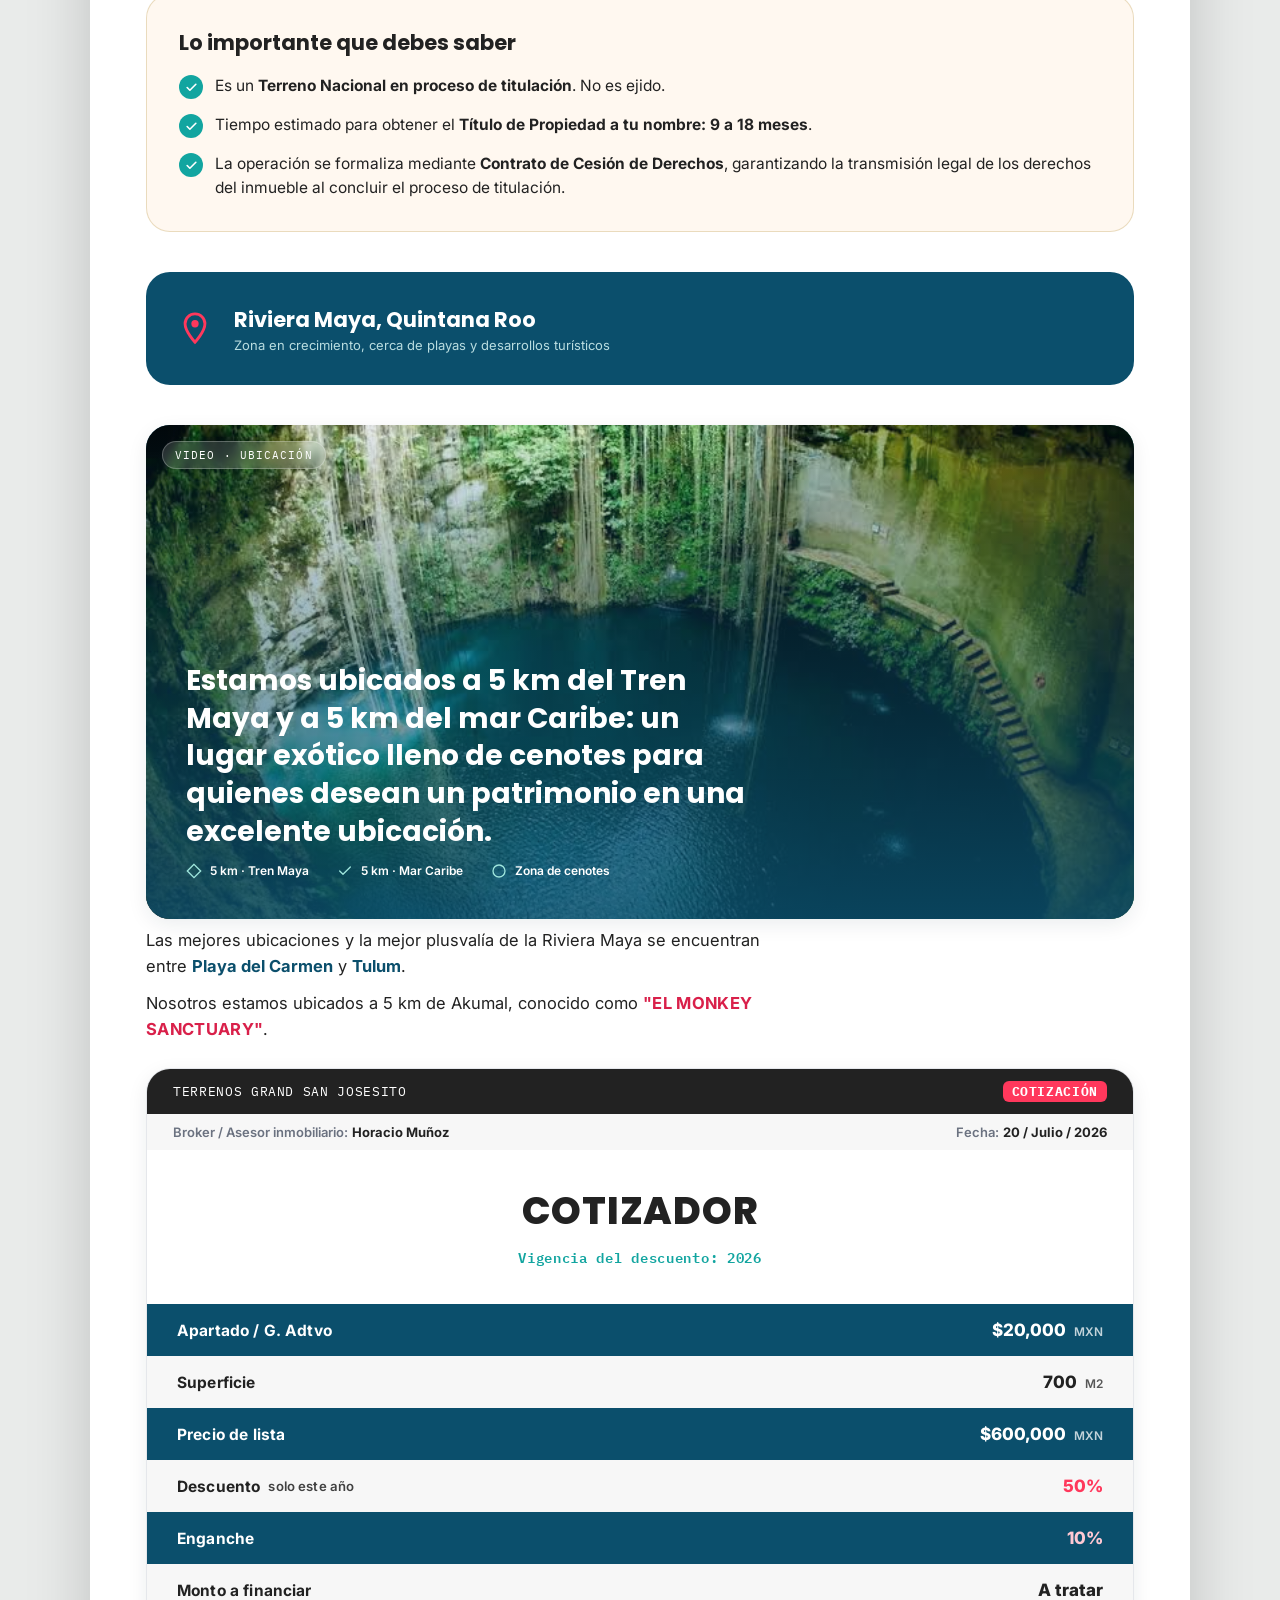
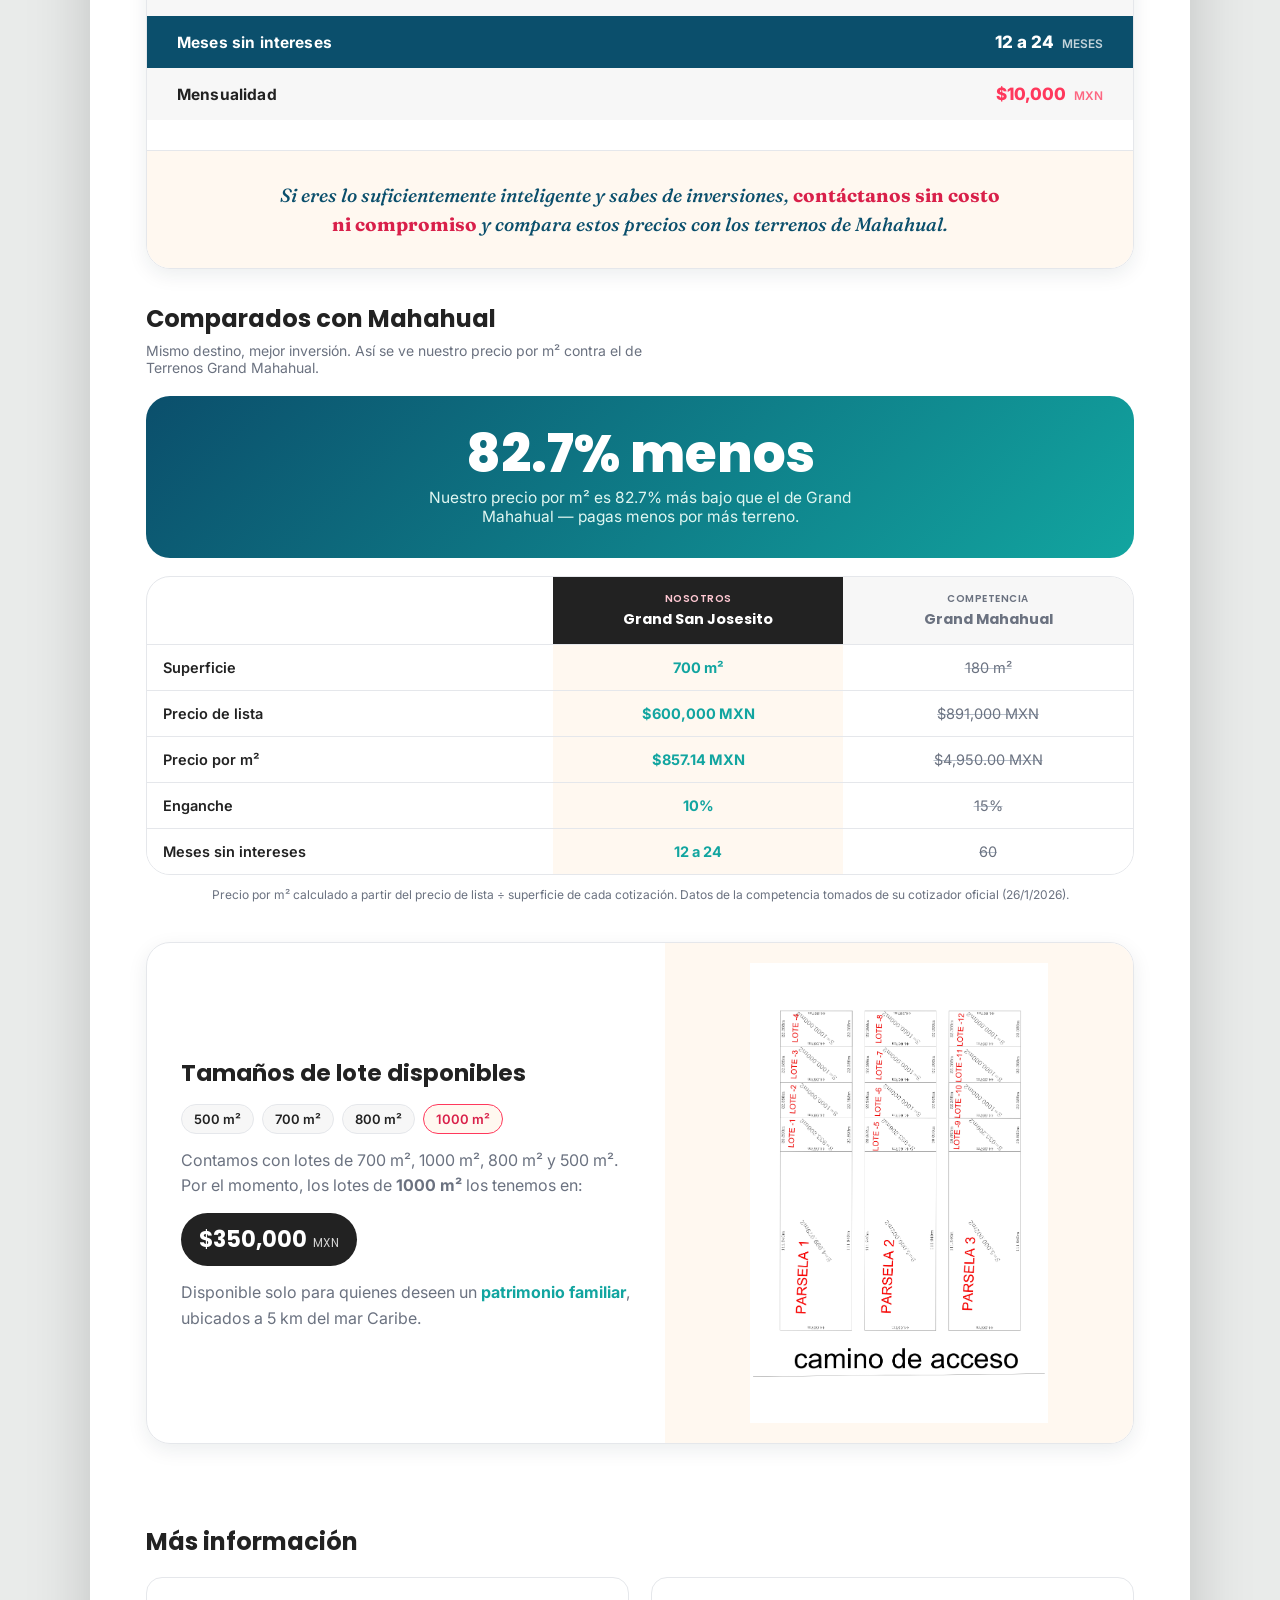
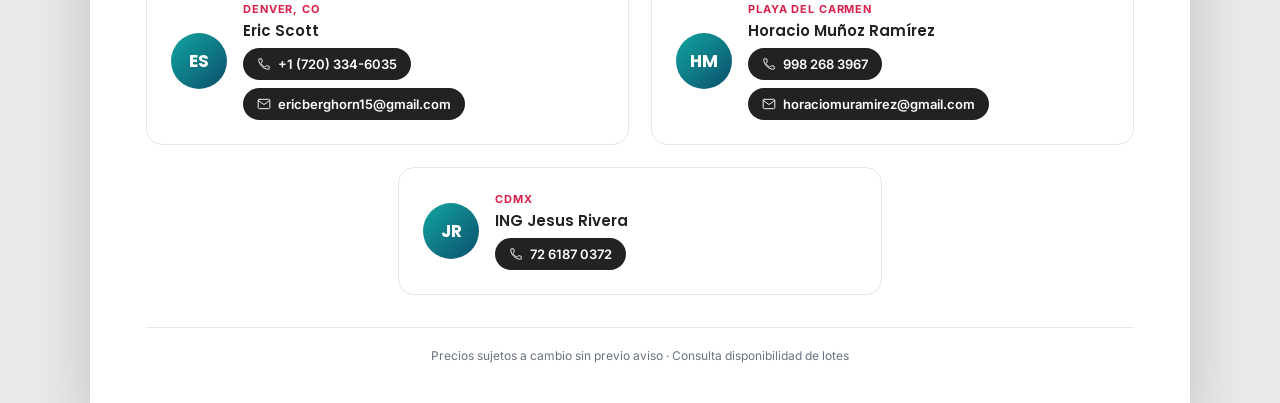
==== commit ebf64337: "Update index.html" ====
--- a/index.html
+++ b/index.html
@@ -1519,7 +1519,7 @@
     </button>
     <div class="video-overlay">
       <div class="video-text">
-        <h3>Estamos ubicados a 5 km del Tren Maya y a 5 min del mar Caribe: un lugar exótico lleno de cenotes para quienes desean un patrimonio en una excelente ubicación.</h3>
+        <h3>Estamos ubicados a 5 km del Tren Maya y a 5 km del mar Caribe: un lugar exótico lleno de cenotes para quienes desean un patrimonio en una excelente ubicación.</h3>
         <div class="stats-mini">
           <div class="stat-mini">
             <svg viewBox="0 0 24 24" fill="none"><path d="M12 2 2 12l10 10 10-10L12 2Z" stroke="currentColor" stroke-width="2"/></svg>
@@ -1527,7 +1527,7 @@
           </div>
           <div class="stat-mini">
             <svg viewBox="0 0 24 24" fill="none"><path d="M4 12l5 5L20 6" stroke="currentColor" stroke-width="2" stroke-linecap="round" stroke-linejoin="round"/></svg>
-            5 min · Mar Caribe
+            5 km · Mar Caribe
           </div>
           <div class="stat-mini">
             <svg viewBox="0 0 24 24" fill="none"><circle cx="12" cy="12" r="9" stroke="currentColor" stroke-width="2"/></svg>
@@ -1654,7 +1654,7 @@
           <span class="amount">$350,000</span>
           <span class="unit">MXN</span>
         </div>
-        <p>Disponible solo para quienes deseen un <span class="highlight">patrimonio familiar</span>, ubicados a 5 min del mar Caribe.</p>
+        <p>Disponible solo para quienes deseen un <span class="highlight">patrimonio familiar</span>, ubicados a 5 km del mar Caribe.</p>
       </div>
       <div class="lotes-image">
         <img src="img/planos-lote-el-pantera.jpg" alt="Plano de lotes — Parcelas 1, 2 y 3 con lotes de 1000 m²">
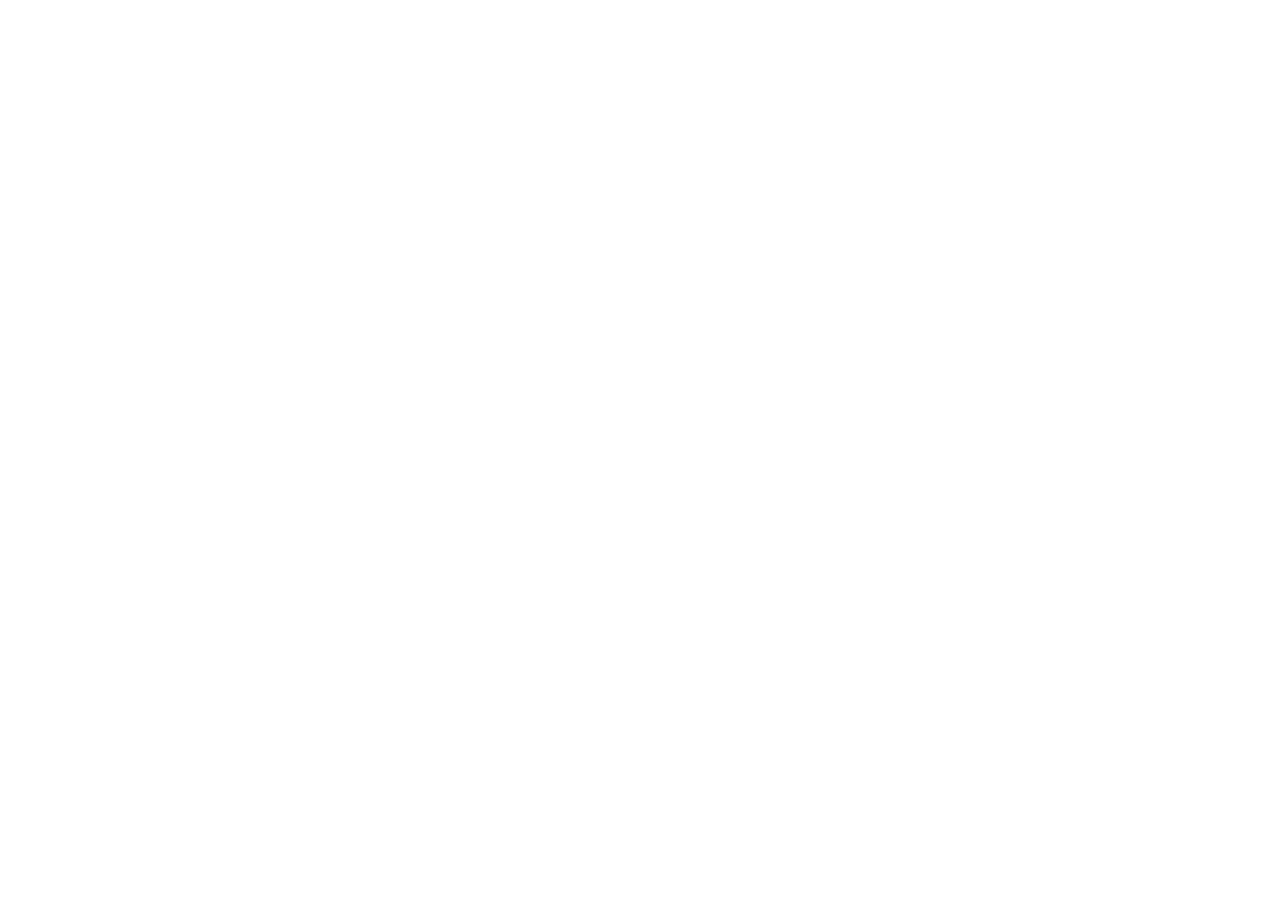
==== commit 0cb861b0: "Update print statement from 'Hello' to 'Goodbye'" ====
--- a/index.html
+++ b/index.html
@@ -3,7 +3,12 @@
 <head>
 <meta charset="UTF-8">
 <meta name="viewport" content="width=device-width, initial-scale=1">
-<title>Terrenos en Venta — Riviera Maya</title>
+<title>Terrenos en Venta — Riviera Maya | Grand San Josesito</title>
+<meta name="description" content="Terrenos en venta en la Riviera Maya, a 5 km del Tren Maya y del mar Caribe. Lotes desde 700 m² con escrituración incluida, facilidades de pago y entrega inmediata.">
+<link rel="canonical" href="https://terrenoshmsanjosecito.com/">
+<link rel="alternate" hreflang="es" href="https://terrenoshmsanjosecito.com/">
+<link rel="alternate" hreflang="en" href="https://terrenoshmsanjosecito.com/en.html">
+<link rel="alternate" hreflang="x-default" href="https://terrenoshmsanjosecito.com/">
 
 <!-- Ícono de pestaña (favicon) -->
 <link rel="icon" type="image/svg+xml" href="img/favicon.svg">
@@ -27,1807 +32,3 @@
     --sand:#FFF8F0;
     --white:#FFFFFF;
     --oro-principal:#c4a45c;
-    --oro-brillante:#e5c77b;
-    --azul-oscuro:#0f2537;
-    --radius-lg:24px;
-    --radius-md:16px;
-    --radius-sm:10px;
-    --shadow-card:0 6px 20px rgba(15,42,46,0.08);
-    --shadow-hover:0 10px 28px rgba(15,42,46,0.14);
-  }
-
-  *{ box-sizing:border-box; margin:0; padding:0; }
-  html{ -webkit-text-size-adjust:100%; }
-
-  html,body{
-    background:#E9EBEA;
-    font-family:'Inter', sans-serif;
-    color:var(--ink);
-    display:flex;
-    justify-content:center;
-  }
-
-  body{ width:100%; }
-
-  .page{
-    width:100%;
-    max-width:1100px;
-    background:var(--white);
-    box-shadow:0 30px 60px rgba(0,0,0,0.18);
-  }
-
-  @media (max-width:640px){
-    .page{ box-shadow:none; }
-  }
-
-  a{ color:inherit; text-decoration:none; }
-
-  /* ---------- NAV ---------- */
-  .nav{
-    display:flex;
-    align-items:center;
-    justify-content:space-between;
-    padding:clamp(18px,3vw,26px) clamp(20px,5vw,56px);
-    border-bottom:1px solid var(--grey-light);
-  }
-  .brand{
-    display:flex;
-    align-items:center;
-    gap:10px;
-  }
-  .brand .logo-emblem{
-    width:clamp(30px,4.5vw,38px);
-    height:clamp(30px,4.5vw,38px);
-    flex:none;
-  }
-  .brand .logo-text{
-    font-family:'Cinzel', serif;
-    font-weight:700;
-    font-size:clamp(13px,2vw,16px);
-    color:var(--azul-oscuro);
-    letter-spacing:.02em;
-    line-height:1.15;
-  }
-  .brand .logo-text .hl{
-    color:var(--oro-principal);
-    font-size:1.15em;
-  }
-  .nav .tag{
-    font-size:clamp(11px,1.8vw,13px);
-    color:var(--grey);
-    font-weight:500;
-    text-transform:uppercase;
-    letter-spacing:.08em;
-  }
-
-  .nav-right{
-    display:flex;
-    align-items:center;
-    gap:14px;
-  }
-
-  .lang-switch{
-    display:inline-flex;
-    align-items:center;
-    gap:6px;
-    border:1px solid var(--grey-light);
-    border-radius:999px;
-    padding:6px 12px;
-    font-family:'Poppins', sans-serif;
-    font-size:clamp(11px,1.8vw,13px);
-    font-weight:600;
-    color:var(--ink);
-    transition:border-color .2s ease, background .2s ease;
-  }
-  .lang-switch:hover{
-    border-color:var(--turquoise);
-    background:var(--sand);
-  }
-  .lang-switch svg{ width:14px; height:14px; flex:none; color:var(--turquoise); }
-
-  /* ---------- HERO ---------- */
-  .hero{
-    display:grid;
-    grid-template-columns:0.9fr 1.15fr;
-    gap:clamp(20px,3vw,40px);
-    align-items:center;
-    padding:clamp(28px,5vw,56px) clamp(20px,5vw,56px);
-  }
-
-  @media (max-width:780px){
-    .hero{ grid-template-columns:1fr; }
-  }
-
-  .hero-eyebrow{
-    display:inline-flex;
-    align-items:center;
-    gap:8px;
-    background:var(--sand);
-    color:var(--coral-dark);
-    font-weight:600;
-    font-size:clamp(12px,2vw,14px);
-    padding:7px 14px;
-    border-radius:999px;
-    margin-bottom:18px;
-  }
-  .hero-eyebrow svg{ width:14px; height:14px; flex:none; }
-
-  .hero h1{
-    font-family:'Poppins', sans-serif;
-    font-weight:800;
-    font-size:clamp(34px,5.4vw,54px);
-    line-height:1.04;
-    letter-spacing:-0.02em;
-    color:var(--ink);
-  }
-
-  .hero h1 em{
-    font-style:normal;
-    color:var(--turquoise);
-  }
-
-  .hero-sub{
-    margin-top:14px;
-    font-size:clamp(15px,2.2vw,18px);
-    color:var(--grey);
-    max-width:46ch;
-    line-height:1.5;
-  }
-
-  .hero-stats{
-    display:flex;
-    gap:clamp(20px,3vw,36px);
-    margin-top:26px;
-  }
-  .hero-stat .n{
-    font-family:'Poppins', sans-serif;
-    font-weight:700;
-    font-size:clamp(20px,3vw,26px);
-    color:var(--ink);
-  }
-  .hero-stat .l{
-    font-size:12px;
-    color:var(--grey);
-    text-transform:uppercase;
-    letter-spacing:.06em;
-    margin-top:2px;
-  }
-
-  /* ---------- HERO ART ---------- */
-  .hero-art{
-    position:relative;
-    border-radius:var(--radius-lg);
-    overflow:hidden;
-    aspect-ratio:4/4.2;
-    box-shadow:var(--shadow-card);
-  }
-
-  .hero-art svg{ width:100%; height:100%; display:block; }
-
-  .hero-photo{
-    position:absolute;
-    inset:0;
-    width:100%;
-    height:100%;
-    object-fit:cover;
-    z-index:1;
-  }
-
-  .hero-carousel{
-    position:absolute;
-    inset:0;
-    z-index:1;
-    cursor:grab;
-    touch-action:pan-y;
-    background:var(--ocean);
-  }
-  .hero-carousel.dragging{ cursor:grabbing; }
-  .hero-carousel .slide{
-    position:absolute;
-    inset:0;
-    width:100%;
-    height:100%;
-    object-fit:cover;
-    opacity:0;
-    transition:opacity 1.1s ease;
-    -webkit-user-drag:none;
-    user-select:none;
-    pointer-events:none;
-    color:transparent;
-    font-size:0;
-  }
-  .hero-carousel .slide.active{ opacity:1; }
-
-  .carousel-arrow{
-    position:absolute;
-    top:50%;
-    transform:translateY(-50%);
-    z-index:3;
-    width:38px; height:38px;
-    border-radius:50%;
-    background:rgba(255,255,255,0.9);
-    border:none;
-    display:flex; align-items:center; justify-content:center;
-    cursor:pointer;
-    box-shadow:0 2px 8px rgba(0,0,0,0.18);
-    transition:background .2s ease, transform .2s ease;
-  }
-  .carousel-arrow:hover{ background:#fff; }
-  .carousel-arrow svg{ width:18px; height:18px; }
-  .carousel-arrow.prev{ left:14px; }
-  .carousel-arrow.next{ right:14px; }
-
-  .carousel-dots{
-    position:absolute;
-    bottom:16px;
-    left:50%;
-    transform:translateX(-50%);
-    z-index:3;
-    display:flex;
-    gap:6px;
-  }
-  .carousel-dots .dot{
-    width:6px; height:6px;
-    border-radius:50%;
-    background:rgba(255,255,255,0.55);
-    transition:background .3s ease, width .3s ease;
-    cursor:pointer;
-  }
-  .carousel-dots .dot.active{
-    background:#fff;
-    width:16px;
-    border-radius:3px;
-  }
-
-  /* ---------- FILTER PILLS ---------- */
-  .pills{
-    display:flex;
-    flex-wrap:wrap;
-    gap:10px;
-    padding:0 clamp(20px,5vw,56px) clamp(28px,4vw,40px);
-  }
-  .pill{
-    display:flex; align-items:center; gap:8px;
-    border:1px solid var(--grey-light);
-    border-radius:999px;
-    padding:9px 16px;
-    font-size:clamp(13px,1.8vw,14px);
-    font-weight:500;
-    color:var(--ink);
-  }
-  .pill svg{ width:16px; height:16px; flex:none; color:var(--turquoise); }
-
-  /* ---------- LISTING CARD ---------- */
-  .listing-wrap{
-    padding:0 clamp(20px,5vw,56px) clamp(36px,5vw,52px);
-  }
-
-  .listing-card{
-    border:1px solid var(--grey-light);
-    border-radius:var(--radius-lg);
-    padding:clamp(22px,4vw,36px);
-    box-shadow:var(--shadow-card);
-  }
-
-  .listing-top{
-    display:flex;
-    flex-wrap:wrap;
-    justify-content:space-between;
-    align-items:flex-end;
-    gap:16px;
-    padding-bottom:22px;
-    border-bottom:1px solid var(--grey-light);
-  }
-
-  .listing-label{
-    font-size:13px;
-    color:var(--grey);
-    font-weight:500;
-    margin-bottom:4px;
-  }
-
-  .listing-price{
-    font-family:'Poppins', sans-serif;
-    font-weight:800;
-    font-size:clamp(36px,6vw,52px);
-    color:var(--ink);
-    line-height:1;
-  }
-  .listing-price .cur{ font-size:0.5em; vertical-align:12%; color:var(--grey); }
-  .listing-price .per{ font-size:0.36em; font-weight:600; color:var(--grey); margin-left:6px; }
-
-  .listing-sub{
-    font-size:14px;
-    color:var(--grey);
-    margin-top:6px;
-  }
-  .listing-sub b{ color:var(--ink); font-weight:600; }
-
-  .enganche-chip{
-    background:var(--ink);
-    color:var(--white);
-    border-radius:var(--radius-md);
-    padding:14px 20px;
-    text-align:center;
-    min-width:150px;
-  }
-  .enganche-chip .pct{
-    font-family:'Poppins', sans-serif;
-    font-weight:800;
-    font-size:28px;
-    color:#FFC8D3;
-  }
-  .enganche-chip .lbl{ font-size:12px; color:#D9D9D9; margin-top:2px; }
-
-  .amenities{
-    display:grid;
-    grid-template-columns:1fr 1fr;
-    gap:16px 28px;
-    padding-top:24px;
-  }
-
-  @media (max-width:520px){
-    .amenities{ grid-template-columns:1fr; }
-  }
-
-  .amenity{
-    display:flex;
-    align-items:center;
-    gap:14px;
-  }
-  .amenity .ico{
-    width:40px; height:40px;
-    border-radius:50%;
-    background:var(--offwhite);
-    display:flex; align-items:center; justify-content:center;
-    flex:none;
-  }
-  .amenity .ico svg{ width:20px; height:20px; color:var(--turquoise); }
-  .amenity .txt{ font-size:15px; font-weight:500; color:var(--ink); }
-
-  /* ---------- MAP STRIP ---------- */
-  .price-tiers{
-    margin-top:26px;
-    padding-top:24px;
-    border-top:1px solid var(--grey-light);
-  }
-  .price-tiers-title{
-    font-family:'Poppins', sans-serif;
-    font-weight:700;
-    font-size:clamp(15px,2.4vw,18px);
-    margin-bottom:14px;
-  }
-  .tier-row{
-    display:flex;
-    align-items:center;
-    justify-content:space-between;
-    gap:12px;
-    padding:14px 0;
-    border-bottom:1px solid var(--grey-light);
-  }
-  .tier-row:last-child{ border-bottom:none; padding-bottom:0; }
-
-  .tier-size{
-    display:flex;
-    align-items:center;
-    gap:12px;
-  }
-  .tier-size .ico{
-    width:38px; height:38px;
-    border-radius:50%;
-    background:var(--offwhite);
-    display:flex; align-items:center; justify-content:center;
-    flex:none;
-  }
-  .tier-size .ico svg{ width:18px; height:18px; color:var(--turquoise); }
-  .tier-size .m2{
-    font-weight:600;
-    font-size:clamp(14px,2.2vw,16px);
-    color:var(--ink);
-  }
-  .tier-size .use{
-    font-size:12px;
-    color:var(--grey);
-    margin-top:1px;
-  }
-
-  .tier-price{
-    text-align:right;
-    white-space:nowrap;
-  }
-  .tier-price .amt{
-    font-family:'Poppins', sans-serif;
-    font-weight:700;
-    font-size:clamp(15px,2.4vw,18px);
-    color:var(--ink);
-  }
-  .tier-price .lbl{
-    font-size:11px;
-    color:var(--grey);
-    text-transform:uppercase;
-    letter-spacing:.04em;
-  }
-  .tier-price .tag{
-    display:inline-block;
-    background:var(--sand);
-    color:var(--coral-dark);
-    font-size:11px;
-    font-weight:700;
-    padding:4px 10px;
-    border-radius:999px;
-    margin-top:2px;
-  }
-
-  .info-legal{
-    margin:clamp(28px,4vw,40px) clamp(20px,5vw,56px) 0;
-    background:var(--sand);
-    border:1px solid rgba(196,164,92,0.35);
-    border-radius:var(--radius-lg);
-    padding:clamp(22px,4vw,32px);
-  }
-  .info-legal-title{
-    font-family:'Poppins', sans-serif;
-    font-weight:700;
-    font-size:clamp(17px,2.6vw,21px);
-    color:var(--ink);
-    margin-bottom:16px;
-  }
-  .info-legal-list{
-    display:flex;
-    flex-direction:column;
-    gap:14px;
-  }
-  .info-legal-item{
-    display:flex;
-    align-items:flex-start;
-    gap:12px;
-  }
-  .info-legal-item .check{
-    width:24px; height:24px;
-    border-radius:50%;
-    background:var(--turquoise);
-    display:flex; align-items:center; justify-content:center;
-    flex:none;
-    margin-top:1px;
-  }
-  .info-legal-item .check svg{ width:13px; height:13px; }
-  .info-legal-item p{
-    font-size:clamp(14px,2vw,15.5px);
-    line-height:1.5;
-    color:var(--ink);
-  }
-  .info-legal-item p b{ font-weight:700; }
-
-  .map-strip{
-    margin:clamp(28px,4vw,40px) clamp(20px,5vw,56px) 0;
-    background:var(--ocean);
-    border-radius:var(--radius-lg);
-    padding:clamp(22px,4vw,32px) clamp(22px,4vw,32px);
-    display:flex;
-    align-items:center;
-    gap:22px;
-    color:var(--white);
-    overflow:hidden;
-    position:relative;
-  }
-  .map-strip svg.pin{ width:34px; height:34px; flex:none; color:var(--coral); }
-  .map-strip .t1{ font-family:'Poppins',sans-serif; font-weight:700; font-size:clamp(17px,2.6vw,21px); }
-  .map-strip .t2{ font-size:13px; color:#B9DDE0; margin-top:2px; }
-  .map-strip .waves-deco{
-    position:absolute; right:0; top:0; height:100%; opacity:.5;
-  }
-
- /* ---------- VIDEO SECTION ---------- */
-  .video-section{
-    margin:clamp(28px,4vw,40px) clamp(20px,5vw,56px) 0;
-    position:relative;
-    border-radius:var(--radius-lg);
-    overflow:hidden;
-    aspect-ratio:16/8; /* Excelente proporción en PC */
-    background:linear-gradient(135deg, var(--ocean), var(--jade, #1F5C4E) 55%, var(--turquoise));
-    box-shadow:var(--shadow-card);
-  }
-
-  /* Ajuste responsivo para móviles sin romper el diseño */
-  @media (max-width: 640px) {
-    .video-section {
-      aspect-ratio: 4/5; /* Da más espacio vertical para que quepa el texto y se aprecie el video */
-    }
-  }
-
-  .video-section.no-video video{ display:none; }
-
-  .video-play-btn{
-    position:absolute;
-    top:50%; left:50%;
-    transform:translate(-50%,-50%);
-    z-index:10; /* Se subió de 2 a 10 para que el texto nunca lo tape en móviles */
-    width:64px; height:64px;
-    border-radius:50%;
-    background:rgba(0,0,0,0.45);
-    border:2px solid rgba(255,255,255,0.8);
-    display:flex; align-items:center; justify-content:center;
-    cursor:pointer;
-    backdrop-filter:blur(2px);
-  }
-  .video-play-btn svg{ width:24px; height:24px; margin-left:3px; }
-  .video-play-btn:hover{ background:rgba(0,0,0,0.6); }
-
-  .video-section video{
-    position:absolute;
-    inset:0;
-    width:100%;
-    height:100%;
-    object-fit:cover;
-    z-index:0;
-  }
-
-  .video-overlay{
-    position:absolute;
-    inset:0;
-    background:linear-gradient(180deg, rgba(11,79,108,0.1) 0%, rgba(11,79,108,0.85) 100%); /* Gradiente un poco más oscuro abajo para asegurar legibilidad */
-    z-index:1;
-    display:flex;
-    align-items:flex-end;
-    padding:clamp(16px,4vw,40px); /* Padding ligeramente reducido en móvil para dar aire */
-  }
-
-  .video-badge{
-    position:absolute;
-    top:16px; left:16px;
-    z-index:2;
-    background:rgba(255,255,255,0.14);
-    backdrop-filter:blur(4px);
-    color:#fff;
-    font-family:'IBM Plex Mono', monospace;
-    font-size:11px;
-    letter-spacing:.1em;
-    text-transform:uppercase;
-    padding:6px 12px;
-    border-radius:999px;
-    border:1px solid rgba(255,255,255,0.25);
-  }
-
-  .video-text{
-    max-width:56ch;
-    z-index:2; /* Asegura que el texto esté sobre el overlay */
-  }
-  .video-text h3{
-    font-family:'Poppins', sans-serif;
-    font-weight:700;
-    font-size:clamp(15px,3.4vw,28px); /* Bajó levemente el tamaño mínimo de 19px a 15px para pantallas muy chicas */
-    color:#fff;
-    line-height:1.35;
-  }
-  .video-text .stats-mini{
-    display:flex;
-    gap:clamp(12px,3vw,28px);
-    margin-top:12px;
-    flex-wrap:wrap;
-  }
-  .video-text .stat-mini{
-    display:flex;
-    align-items:center;
-    gap:8px;
-    color:#fff;
-    font-size:12px; /* Un punto más pequeño en móvil para evitar saltos de línea raros */
-    font-weight:600;
-  }
-  .video-text .stat-mini svg{ width:16px; height:16px; color:#9FE6DD; flex:none; }
-  
-  /* ---------- LISTINGS GRID ---------- */
-  .listings-title{
-    font-family:'Poppins', sans-serif;
-    font-weight:700;
-    font-size:clamp(19px,3vw,24px);
-    margin:clamp(40px,6vw,56px) clamp(20px,5vw,56px) 6px;
-  }
-  .listings-sub{
-    font-size:14px;
-    color:var(--grey);
-    margin:0 clamp(20px,5vw,56px) 20px;
-  }
-
-  .listings-grid{
-    display:grid;
-    grid-template-columns:repeat(3, 1fr);
-    gap:clamp(16px,2.5vw,24px);
-    padding:0 clamp(20px,5vw,56px) clamp(12px,3vw,20px);
-  }
-
-  @media (max-width:860px){
-    .listings-grid{ grid-template-columns:repeat(2, 1fr); }
-  }
-  @media (max-width:560px){
-    .listings-grid{ grid-template-columns:1fr; }
-  }
-
-  .listing-item{
-    border-radius:var(--radius-md);
-    overflow:hidden;
-    border:1px solid var(--grey-light);
-    transition:box-shadow .2s ease;
-  }
-  .listing-item:hover{ box-shadow:var(--shadow-hover); }
-
-  .listing-photo{
-    position:relative;
-    aspect-ratio:4/3;
-    background:var(--offwhite);
-  }
-  .listing-photo img{
-    width:100%; height:100%;
-    object-fit:cover;
-    display:block;
-  }
-  .listing-photo .badge{
-    position:absolute;
-    top:10px; left:10px;
-    background:var(--white);
-    font-size:11px;
-    font-weight:700;
-    color:var(--ink);
-    padding:5px 10px;
-    border-radius:999px;
-    box-shadow:0 2px 6px rgba(0,0,0,0.12);
-  }
-  .listing-photo .heart{
-    position:absolute;
-    top:10px; right:10px;
-    width:30px; height:30px;
-    border-radius:50%;
-    background:rgba(255,255,255,0.9);
-    display:flex; align-items:center; justify-content:center;
-  }
-  .listing-photo .heart svg{ width:15px; height:15px; }
-
-  .listing-item-body{
-    padding:14px 16px 18px;
-  }
-  .listing-item-body .loc{
-    font-size:14px;
-    font-weight:600;
-    color:var(--ink);
-    display:flex;
-    justify-content:space-between;
-    gap:8px;
-  }
-  .listing-item-body .loc .size{
-    color:var(--grey);
-    font-weight:500;
-    white-space:nowrap;
-  }
-  .listing-item-body .desc{
-    font-size:13px;
-    color:var(--grey);
-    margin-top:2px;
-  }
-  .listing-item-body .price{
-    margin-top:10px;
-    font-size:15px;
-    font-weight:700;
-    color:var(--ink);
-  }
-  .listing-item-body .price span{
-    font-weight:500;
-    color:var(--grey);
-  }
-
-  /* ---------- HOSTS ---------- */
-  /* ---------- COTIZADOR ---------- */
-
-  .cotizador-wrap{
-    padding:0 clamp(20px,5vw,56px) clamp(20px,4vw,32px);
-  }
-
-  .cotizador-intro{
-    padding:clamp(4px,1vw,8px) 0 clamp(20px,3vw,26px);
-  }
-  .cotizador-intro p{
-    font-size:clamp(14.5px,2.1vw,16.5px);
-    line-height:1.6;
-    color:var(--ink);
-    max-width:64ch;
-  }
-  .cotizador-intro p + p{ margin-top:10px; }
-  .cotizador-intro b{ color:var(--ocean); }
-  .cotizador-intro .caps{ font-weight:700; color:var(--coral-dark); letter-spacing:.02em; }
-
-  .cotizador-card{
-    border-radius:var(--radius-lg);
-    overflow:hidden;
-    box-shadow:var(--shadow-card);
-    border:1px solid var(--grey-light);
-  }
-
-  .cotizador-topbar{
-    background:var(--ink);
-    color:#fff;
-    display:flex;
-    justify-content:space-between;
-    align-items:center;
-    padding:12px clamp(18px,3vw,26px);
-    font-family:'IBM Plex Mono', monospace;
-    font-size:clamp(11px,1.8vw,13px);
-    letter-spacing:.05em;
-    text-transform:uppercase;
-    flex-wrap:wrap;
-    gap:8px;
-  }
-  .cotizador-topbar .badge-num{
-    background:var(--coral);
-    color:#fff;
-    border-radius:6px;
-    padding:2px 9px;
-    font-weight:700;
-  }
-
-  .cotizador-meta{
-    background:var(--offwhite);
-    padding:10px clamp(18px,3vw,26px);
-    display:flex;
-    justify-content:space-between;
-    flex-wrap:wrap;
-    gap:6px;
-    font-size:13px;
-  }
-  .cotizador-meta .k{ color:var(--grey); font-weight:600; }
-  .cotizador-meta .v{ color:var(--ink); font-weight:700; }
-
-  .cotizador-heading{
-    text-align:center;
-    padding:clamp(22px,4vw,32px) 20px clamp(6px,1.5vw,10px);
-    background:#fff;
-  }
-  .cotizador-heading h3{
-    font-family:'Poppins', sans-serif;
-    font-weight:800;
-    font-size:clamp(28px,5vw,38px);
-    letter-spacing:.02em;
-    color:var(--ink);
-  }
-  .cotizador-heading .date{
-    font-family:'IBM Plex Mono', monospace;
-    font-size:clamp(12px,2vw,14px);
-    color:var(--turquoise);
-    font-weight:600;
-    margin-top:6px;
-    letter-spacing:.05em;
-  }
-
-  .cotizador-table{
-    background:#fff;
-    padding:clamp(16px,3vw,26px) 0 clamp(22px,3.5vw,30px);
-  }
-  .cot-row{
-    display:flex;
-    justify-content:space-between;
-    align-items:center;
-    gap:12px;
-    padding:clamp(12px,2.2vw,16px) clamp(18px,4vw,30px);
-  }
-  .cot-row.dark{
-    background:var(--ocean);
-    color:#fff;
-  }
-  .cot-row.light{
-    background:var(--offwhite);
-    color:var(--ink);
-  }
-  .cot-row .label{
-    font-weight:700;
-    font-size:clamp(13.5px,2vw,15.5px);
-    letter-spacing:.01em;
-    display:flex;
-    align-items:center;
-    gap:8px;
-  }
-  .cot-row .label .pct{
-    font-weight:600;
-    font-size:0.85em;
-    opacity:.85;
-  }
-  .cot-row .value{
-    font-weight:800;
-    font-size:clamp(14.5px,2.2vw,17px);
-    text-align:right;
-    white-space:nowrap;
-  }
-  .cot-row .unit{
-    font-weight:600;
-    font-size:0.7em;
-    opacity:.75;
-    margin-left:4px;
-  }
-  .cot-row.highlight .value{ color:var(--coral); }
-  .cot-row.highlight.dark .value{ color:#FFC8D3; }
-  .cot-row .value.muted{
-    font-weight:500;
-    font-style:italic;
-    opacity:.6;
-    font-size:0.85em;
-  }
-
-  .cotizador-cta{
-    background:var(--sand);
-    padding:clamp(20px,4vw,30px) clamp(20px,4vw,30px);
-    text-align:center;
-    border-top:1px solid var(--grey-light);
-  }
-  .cotizador-cta p{
-    font-family:'Fraunces', serif;
-    font-style:italic;
-    font-weight:500;
-    font-size:clamp(15.5px,2.4vw,19px);
-    color:var(--ocean);
-    line-height:1.5;
-    max-width:56ch;
-    margin:0 auto;
-  }
-  .cotizador-cta .accent{
-    color:var(--coral-dark);
-    font-style:normal;
-    font-weight:700;
-  }
-
-  /* ---------- COMPARATIVA ---------- */
-  .compare-wrap{
-    padding:0 clamp(20px,5vw,56px) clamp(28px,4vw,40px);
-  }
-  .compare-title{
-    font-family:'Poppins', sans-serif;
-    font-weight:700;
-    font-size:clamp(19px,3vw,24px);
-    margin-bottom:6px;
-  }
-  .compare-sub{
-    font-size:14px;
-    color:var(--grey);
-    margin-bottom:20px;
-    max-width:60ch;
-  }
-
-  .compare-headline{
-    background:linear-gradient(135deg, var(--ocean), var(--turquoise));
-    color:#fff;
-    border-radius:var(--radius-lg);
-    padding:clamp(22px,4vw,32px);
-    text-align:center;
-    margin-bottom:18px;
-  }
-  .compare-headline .big{
-    font-family:'Poppins', sans-serif;
-    font-weight:800;
-    font-size:clamp(34px,6vw,52px);
-    line-height:1;
-  }
-  .compare-headline .small{
-    font-size:clamp(13.5px,2vw,15.5px);
-    color:#DFF6F1;
-    margin-top:8px;
-    max-width:46ch;
-    margin-left:auto;
-    margin-right:auto;
-  }
-
-  .compare-table{
-    display:grid;
-    grid-template-columns:1.4fr 1fr 1fr;
-    border:1px solid var(--grey-light);
-    border-radius:var(--radius-lg);
-    overflow:hidden;
-  }
-
-  .compare-table > div{
-    padding:14px 16px;
-    display:flex;
-    align-items:center;
-    font-size:clamp(13px,1.9vw,14.5px);
-  }
-
-  .compare-head{
-    font-family:'Poppins', sans-serif;
-    font-weight:700;
-    justify-content:center;
-    text-align:center;
-  }
-  .compare-head.us{
-    background:var(--ink);
-    color:#fff;
-    flex-direction:column;
-    gap:2px;
-  }
-  .compare-head.us .tag{
-    font-size:10px;
-    font-weight:600;
-    color:#FFC8D3;
-    text-transform:uppercase;
-    letter-spacing:.05em;
-  }
-  .compare-head.them{
-    background:var(--offwhite);
-    color:var(--grey);
-    flex-direction:column;
-    gap:2px;
-  }
-  .compare-head.them .tag{
-    font-size:10px;
-    font-weight:600;
-    text-transform:uppercase;
-    letter-spacing:.05em;
-    color:var(--grey);
-  }
-  .compare-head.label{ background:transparent; }
-
-  .compare-row-label{
-    font-weight:600;
-    color:var(--ink);
-    background:var(--white);
-    border-top:1px solid var(--grey-light);
-  }
-  .compare-us{
-    justify-content:center;
-    text-align:center;
-    font-weight:700;
-    color:var(--turquoise);
-    background:var(--sand);
-    border-top:1px solid var(--grey-light);
-  }
-  .compare-them{
-    justify-content:center;
-    text-align:center;
-    color:var(--grey);
-    background:var(--white);
-    border-top:1px solid var(--grey-light);
-    text-decoration:line-through;
-    text-decoration-color:rgba(113,128,150,0.5);
-  }
-
-  .compare-note{
-    font-size:12px;
-    color:var(--grey);
-    margin-top:12px;
-    text-align:center;
-  }
-
-  @media (max-width:560px){
-    .compare-table{ grid-template-columns:1fr 0.85fr 0.85fr; }
-    .compare-table > div{ padding:12px 8px; font-size:12.5px; }
-  }
-
-
-  /* ---------- LOTES / PLANOS ---------- */
-  .lotes-wrap{
-    padding:0 clamp(20px,5vw,56px) clamp(20px,4vw,32px);
-  }
-
-  .lotes-card{
-    border:1px solid var(--grey-light);
-    border-radius:var(--radius-lg);
-    box-shadow:var(--shadow-card);
-    overflow:hidden;
-    display:grid;
-    grid-template-columns:1.05fr 0.95fr;
-  }
-
-  @media (max-width:760px){
-    .lotes-card{ grid-template-columns:1fr; }
-  }
-
-  .lotes-text{
-    padding:clamp(22px,4vw,34px);
-    display:flex;
-    flex-direction:column;
-    justify-content:center;
-    gap:14px;
-  }
-
-  .lotes-text h3{
-    font-family:'Poppins', sans-serif;
-    font-weight:700;
-    font-size:clamp(19px,2.8vw,23px);
-    color:var(--ink);
-  }
-
-  .lotes-sizes{
-    display:flex;
-    flex-wrap:wrap;
-    gap:8px;
-  }
-
-  .lotes-sizes span{
-    background:var(--offwhite);
-    border:1px solid var(--grey-light);
-    color:var(--ink);
-    font-weight:600;
-    font-size:13px;
-    padding:6px 12px;
-    border-radius:999px;
-  }
-
-  .lotes-sizes span.active{
-    background:var(--sand);
-    border-color:var(--coral);
-    color:var(--coral-dark);
-  }
-
-  .lotes-text p{
-    font-size:clamp(14.5px,2.1vw,16px);
-    line-height:1.6;
-    color:var(--grey);
-  }
-
-  .lotes-text .price-tag{
-    display:inline-flex;
-    align-items:baseline;
-    gap:6px;
-    background:var(--ink);
-    color:#fff;
-    width:fit-content;
-    padding:10px 18px;
-    border-radius:999px;
-    font-family:'Poppins', sans-serif;
-  }
-  .lotes-text .price-tag .amount{
-    font-weight:700;
-    font-size:clamp(18px,2.6vw,22px);
-  }
-  .lotes-text .price-tag .unit{
-    font-size:12px;
-    color:#D8D8D8;
-    text-transform:uppercase;
-    letter-spacing:.04em;
-  }
-
-  .lotes-text .highlight{
-    color:var(--turquoise);
-    font-weight:700;
-  }
-
-  .lotes-image{
-    background:var(--sand);
-    display:flex;
-    align-items:center;
-    justify-content:center;
-    padding:clamp(14px,2.5vw,20px);
-  }
-
-  .lotes-image img{
-    width:100%;
-    height:100%;
-    max-height:clamp(320px,48vw,460px);
-    object-fit:contain;
-    border-radius:var(--radius-md);
-    display:block;
-  }
-
-  .hosts-title{
-    text-align:left;
-    font-family:'Poppins', sans-serif;
-    font-weight:700;
-    font-size:clamp(19px,3vw,24px);
-    margin:clamp(36px,5vw,48px) clamp(20px,5vw,56px) 18px;
-  }
-
-  .hosts{
-    padding:0 clamp(20px,5vw,56px) clamp(20px,4vw,32px);
-    display:grid;
-    grid-template-columns:1fr 1fr;
-    gap:clamp(14px,3vw,22px);
-  }
-
-  @media (max-width:600px){
-    .hosts{ grid-template-columns:1fr; }
-  }
-
-  .host-card{
-    border:1px solid var(--grey-light);
-    border-radius:var(--radius-md);
-    padding:clamp(18px,3vw,24px);
-    display:flex;
-    align-items:center;
-    gap:16px;
-    transition:box-shadow .2s ease;
-  }
-  .host-card:hover{ box-shadow:var(--shadow-card); }
-
-  .avatar{
-    width:56px; height:56px;
-    border-radius:50%;
-    background:linear-gradient(135deg, var(--turquoise), var(--ocean));
-    color:#fff;
-    font-family:'Poppins', sans-serif;
-    font-weight:700;
-    font-size:17px;
-    display:flex; align-items:center; justify-content:center;
-    flex:none;
-  }
-
-  .host-info .city{
-    font-size:11px;
-    font-weight:700;
-    letter-spacing:.08em;
-    text-transform:uppercase;
-    color:var(--coral-dark);
-    margin-bottom:3px;
-  }
-  .host-info .name{
-    font-family:'Poppins', sans-serif;
-    font-weight:600;
-    font-size:15px;
-    color:var(--ink);
-    margin-bottom:6px;
-  }
-  .host-info .phone-btn{
-    display:inline-flex;
-    align-items:center;
-    gap:7px;
-    background:var(--ink);
-    color:#fff;
-    font-size:13px;
-    font-weight:600;
-    padding:8px 14px;
-    border-radius:999px;
-  }
-  .host-info .phone-btn svg{ width:14px; height:14px; }
-  .host-info .phone-btn:hover{ background:var(--coral); }
-
-  .host-info .host-actions{
-    display:flex;
-    flex-wrap:wrap;
-    gap:8px;
-  }
-
-  .host-card--centered{
-    grid-column:1 / -1;
-    justify-self:center;
-    width:100%;
-    max-width:calc(50% - 10px);
-  }
-
-  @media (max-width:600px){
-    .host-card--centered{ max-width:100%; }
-  }
-
-  /* ---------- FOOTER ---------- */
-  .footer-note{
-    text-align:center;
-    font-size:12px;
-    color:var(--grey);
-    padding:0 20px clamp(28px,4vw,40px);
-    border-top:1px solid var(--grey-light);
-    margin:0 clamp(20px,5vw,56px);
-    padding-top:20px;
-  }
-  /* ---------- TARJETAS DE CONTACTO ---------- */
-  .contact-card {
-    background: var(--white, #ffffff);
-    border: 1px solid var(--grey-light, #e2e8f0);
-    border-radius: var(--radius-lg, 12px);
-    padding: 24px;
-    box-shadow: var(--shadow-card);
-    margin-bottom: 20px;
-  }
-  .contact-header {
-    display: flex;
-    align-items: center;
-    justify-content: space-between;
-    margin-bottom: 16px;
-    border-bottom: 1px solid var(--grey-light, #e2e8f0);
-    padding-bottom: 12px;
-  }
-  .contact-name {
-    font-family: 'Poppins', sans-serif;
-    font-weight: 700;
-    font-size: 18px;
-    color: var(--azul-oscuro, #0b4f6c);
-    margin: 0;
-  }
-  .contact-location {
-    font-family: 'IBM Plex Mono', monospace;
-    font-size: 11px;
-    text-transform: uppercase;
-    letter-spacing: 0.05em;
-    background: #e6f4ea;
-    color: #137333;
-    padding: 4px 8px;
-    border-radius: 4px;
-    font-weight: 600;
-  }
-  .contact-location.us {
-    background: #e8f0fe;
-    color: #1a73e8;
-  }
-  .contact-links-grid {
-    display: flex;
-    flex-direction: column;
-    gap: 10px;
-  }
-  .contact-link {
-    display: flex;
-    align-items: center;
-    gap: 12px;
-    padding: 10px 16px;
-    border-radius: 8px;
-    background: var(--offwhite, #f8f9fa);
-    color: var(--azul-oscuro, #0b4f6c);
-    text-decoration: none;
-    font-family: 'Poppins', sans-serif;
-    font-size: 14px;
-    font-weight: 500;
-    transition: background 0.2s ease, color 0.2s ease;
-    width: 100%;
-    box-sizing: border-box;
-  }
-  .contact-link:hover {
-    background: var(--turquoise, #9FE6DD);
-    color: var(--azul-oscuro, #0b4f6c);
-  }
-  .contact-icon {
-    width: 18px;
-    height: 18px;
-    flex: none;
-    color: var(--jade, #1F5C4E);
-  }
-  .contact-link span {
-    white-space: nowrap;
-    overflow: hidden;
-    text-overflow: ellipsis;
-  }
-  @media (max-width: 480px) {
-    .contact-link {
-      font-size: 13px;
-      padding: 8px 12px;
-    }
-  }
-</style>
-</head>
-<body>
-
-<div class="page">
-
-  <div class="nav">
-    <div class="brand">
-      <svg class="logo-emblem" viewBox="0 0 200 200" fill="none" xmlns="http://www.w3.org/2000/svg">
-        <circle cx="100" cy="90" r="75" stroke="url(#navGoldGradient)" stroke-width="4" stroke-dasharray="240 80" transform="rotate(-45 100 90)" />
-        <path d="M60 100 L100 65 L140 100" stroke="url(#navGoldGradient)" stroke-width="4" stroke-linecap="round" stroke-linejoin="round"/>
-        <path d="M75 100 V115 H125 V100" stroke="url(#navGoldGradient)" stroke-width="3"/>
-        <rect x="94" y="80" width="12" height="12" stroke="url(#navGoldGradient)" stroke-width="2"/>
-        <path d="M35 125 C 70 120, 110 145, 165 125" stroke="url(#navGoldGradient)" stroke-width="4" stroke-linecap="round"/>
-        <path d="M45 145 C 85 135, 120 160, 155 140" stroke="url(#navGoldGradient)" stroke-width="3" stroke-linecap="round"/>
-        <path d="M60 165 C 95 155, 115 170, 140 160" stroke="url(#navGoldGradient)" stroke-width="2" stroke-linecap="round"/>
-        <path d="M145 125 V100 M145 112 L155 105 M145 107 L137 100" stroke="url(#navGoldGradient)" stroke-width="3" stroke-linecap="round"/>
-        <defs>
-          <linearGradient id="navGoldGradient" x1="35" y1="65" x2="165" y2="165" gradientUnits="userSpaceOnUse">
-            <stop offset="0%" stop-color="#e5c77b"/>
-            <stop offset="50%" stop-color="#c4a45c"/>
-            <stop offset="100%" stop-color="#9a7b3c"/>
-          </linearGradient>
-        </defs>
-      </svg>
-      <div class="logo-text"><span class="hl">HM</span> Venta de Terrenos</div>
-    </div>
-    <div class="nav-right">
-      <div class="tag">Quintana Roo, México</div>
-      <a class="lang-switch" href="en.html">
-        <svg viewBox="0 0 24 24" fill="none"><circle cx="12" cy="12" r="9" stroke="currentColor" stroke-width="2"/><path d="M3 12h18M12 3c2.5 2.5 3.5 5.5 3.5 9s-1 6.5-3.5 9c-2.5-2.5-3.5-5.5-3.5-9s1-6.5 3.5-9Z" stroke="currentColor" stroke-width="1.6"/></svg>
-        EN
-      </a>
-    </div>
-  </div>
-
-  <div class="hero">
-    <div class="hero-text">
-      <div class="hero-eyebrow">
-        <svg viewBox="0 0 24 24" fill="none"><path d="M12 2 2 12l10 10 10-10L12 2Z" stroke="currentColor" stroke-width="2"/></svg>
-        Riviera Maya · Quintana Roo
-      </div>
-      <h1>Terrenos<br>en <em>venta</em></h1>
-      <p class="hero-sub">Tu llave a la Riviera Maya. Lotes listos para escriturar, a minutos de la costa, con entrega inmediata.</p>
-      <div class="hero-stats">
-        <div class="hero-stat">
-          <div class="n">700 m²</div>
-          <div class="l">Tamaño de lote</div>
-        </div>
-        <div class="hero-stat">
-          <div class="n">10%</div>
-          <div class="l">Enganche desde</div>
-        </div>
-        <div class="hero-stat">
-          <div class="n">100%</div>
-          <div class="l">Notariado</div>
-        </div>
-      </div>
-    </div>
-
-    <div class="hero-art">
-      <div class="hero-carousel" id="heroCarousel">
-        <img class="slide active" src="img/terreno-1.jpg" alt="Terreno Riviera Maya 1" onerror="this.dataset.broken='1'; this.style.display='none';">
-        <img class="slide" src="img/terreno-2.jpg" alt="Terreno Riviera Maya 2" onerror="this.dataset.broken='1'; this.style.display='none';">
-        <img class="slide" src="img/terreno-3.jpg" alt="Terreno Riviera Maya 3" onerror="this.dataset.broken='1'; this.style.display='none';">
-      </div>
-      <button class="carousel-arrow prev" id="heroPrev" type="button" aria-label="Foto anterior">
-        <svg viewBox="0 0 24 24" fill="none"><path d="M15 18l-6-6 6-6" stroke="#222" stroke-width="2.4" stroke-linecap="round" stroke-linejoin="round"/></svg>
-      </button>
-      <button class="carousel-arrow next" id="heroNext" type="button" aria-label="Foto siguiente">
-        <svg viewBox="0 0 24 24" fill="none"><path d="M9 18l6-6-6-6" stroke="#222" stroke-width="2.4" stroke-linecap="round" stroke-linejoin="round"/></svg>
-      </button>
-      <div class="carousel-dots" id="heroDots"></div>
-      <svg viewBox="0 0 480 410" preserveAspectRatio="xMidYMid slice" xmlns="http://www.w3.org/2000/svg">
-        <rect width="480" height="410" fill="#DFF3E9"/>
-        <rect width="480" height="230" fill="#BFE8E5"/>
-        <circle cx="390" cy="70" r="46" fill="#FFE39A"/>
-        <path d="M0 190 Q120 150 240 185 T480 175 V230 H0 Z" fill="#12A5A0" opacity="0.55"/>
-        <path d="M0 210 Q130 180 260 205 T480 200 V230 H0 Z" fill="#0B4F6C" opacity="0.35"/>
-        <rect x="60" y="230" width="360" height="150" fill="#F4ECD8"/>
-        <g stroke="#1F5C4E" stroke-width="2" stroke-dasharray="6 6" fill="none">
-          <rect x="140" y="255" width="200" height="105" rx="4"/>
-        </g>
-        <text x="240" y="315" text-anchor="middle" font-family="Poppins, sans-serif" font-weight="700" font-size="16" fill="#1F5C4E">700 m²</text>
-        <g transform="translate(90,300)">
-          <path d="M0 60 C0 30 8 10 8 -10 C8 10 16 30 16 60 Z" fill="#1F5C4E"/>
-          <path d="M8 -10 C-6 -6 -18 6 -22 18 C-8 14 2 6 8 -2Z" fill="#2E7D5B"/>
-          <path d="M8 -10 C22 -6 34 6 38 18 C24 14 14 6 8 -2Z" fill="#2E7D5B"/>
-          <path d="M8 -10 C-2 -18 -10 -30 -10 -42 C0 -34 8 -22 8 -10Z" fill="#2E7D5B"/>
-          <path d="M8 -10 C18 -18 26 -30 26 -42 C16 -34 8 -22 8 -10Z" fill="#2E7D5B"/>
-        </g>
-        <g transform="translate(365,300)">
-          <path d="M0 60 C0 30 8 10 8 -10 C8 10 16 30 16 60 Z" fill="#1F5C4E"/>
-          <path d="M8 -10 C-6 -6 -18 6 -22 18 C-8 14 2 6 8 -2Z" fill="#2E7D5B"/>
-          <path d="M8 -10 C22 -6 34 6 38 18 C24 14 14 6 8 -2Z" fill="#2E7D5B"/>
-          <path d="M8 -10 C-2 -18 -10 -30 -10 -42 C0 -34 8 -22 8 -10Z" fill="#2E7D5B"/>
-          <path d="M8 -10 C18 -18 26 -30 26 -42 C16 -34 8 -22 8 -10Z" fill="#2E7D5B"/>
-        </g>
-      </svg>
-    </div>
-  </div>
-
-  <div class="pills">
-    <div class="pill"><svg viewBox="0 0 24 24" fill="none"><path d="M4 12l5 5L20 6" stroke="currentColor" stroke-width="2" stroke-linecap="round" stroke-linejoin="round"/></svg>Entrega inmediata</div>
-    <div class="pill"><svg viewBox="0 0 24 24" fill="none"><path d="M4 12l5 5L20 6" stroke="currentColor" stroke-width="2" stroke-linecap="round" stroke-linejoin="round"/></svg>Facilidades de pago</div>
-    <div class="pill"><svg viewBox="0 0 24 24" fill="none"><path d="M4 12l5 5L20 6" stroke="currentColor" stroke-width="2" stroke-linecap="round" stroke-linejoin="round"/></svg>Escrituración incluida</div>
-    <div class="pill"><svg viewBox="0 0 24 24" fill="none"><path d="M4 12l5 5L20 6" stroke="currentColor" stroke-width="2" stroke-linecap="round" stroke-linejoin="round"/></svg>Excelente ubicación</div>
-  </div>
-
-  <div class="listing-wrap">
-    <div class="listing-card">
-      <div class="listing-top">
-        <div>
-          <div class="listing-label">Precio desde</div>
-          <div class="listing-price"><span class="cur">$</span>300,000<span class="per">MXN</span></div>
-          <div class="listing-sub">Lotes de <b>700 m²</b> a <b>10,000 m²</b> · opciones para uso residencial y para desarrolladores</div>
-        </div>
-        <div class="enganche-chip">
-          <div class="pct">10%</div>
-          <div class="lbl">Enganche desde</div>
-        </div>
-      </div>
-
-      <div class="amenities">
-        <div class="amenity">
-          <div class="ico"><svg viewBox="0 0 24 24" fill="none"><path d="M4 12l5 5L20 6" stroke="currentColor" stroke-width="2.4" stroke-linecap="round" stroke-linejoin="round"/></svg></div>
-          <div class="txt">Entrega inmediata</div>
-        </div>
-        <div class="amenity">
-          <div class="ico"><svg viewBox="0 0 24 24" fill="none"><path d="M4 12l5 5L20 6" stroke="currentColor" stroke-width="2.4" stroke-linecap="round" stroke-linejoin="round"/></svg></div>
-          <div class="txt">Facilidades de pago</div>
-        </div>
-        <div class="amenity">
-          <div class="ico"><svg viewBox="0 0 24 24" fill="none"><path d="M4 12l5 5L20 6" stroke="currentColor" stroke-width="2.4" stroke-linecap="round" stroke-linejoin="round"/></svg></div>
-          <div class="txt">Escrituración incluida</div>
-        </div>
-        <div class="amenity">
-          <div class="ico"><svg viewBox="0 0 24 24" fill="none"><path d="M4 12l5 5L20 6" stroke="currentColor" stroke-width="2.4" stroke-linecap="round" stroke-linejoin="round"/></svg></div>
-          <div class="txt">Excelente ubicación</div>
-        </div>
-      </div>
-
-      <div class="price-tiers">
-        <div class="price-tiers-title">Precios por tamaño de lote</div>
-
-        <div class="tier-row">
-          <div class="tier-size">
-            <div class="ico"><svg viewBox="0 0 24 24" fill="none"><rect x="4" y="4" width="16" height="16" rx="2" stroke="currentColor" stroke-width="2"/></svg></div>
-            <div>
-              <div class="m2">700 m²</div>
-              <div class="use">Uso residencial</div>
-            </div>
-          </div>
-          <div class="tier-price">
-            <div class="amt">$300,000 <span style="font-weight:500;color:var(--grey);font-size:0.7em;">MXN</span></div>
-            <div class="lbl">Desde</div>
-          </div>
-        </div>
-
-        <div class="tier-row">
-          <div class="tier-size">
-            <div class="ico"><svg viewBox="0 0 24 24" fill="none"><rect x="3" y="5" width="18" height="14" rx="2" stroke="currentColor" stroke-width="2"/></svg></div>
-            <div>
-              <div class="m2">1,000 m²</div>
-              <div class="use">Uso residencial ampliado</div>
-            </div>
-          </div>
-          <div class="tier-price">
-            <div class="amt">$400,000 <span style="font-weight:500;color:var(--grey);font-size:0.7em;">MXN</span></div>
-            <div class="lbl">Desde</div>
-          </div>
-        </div>
-
-        <div class="tier-row">
-          <div class="tier-size">
-            <div class="ico"><svg viewBox="0 0 24 24" fill="none"><path d="M3 21h18M5 21V8l7-4 7 4v13M9 21v-6h6v6" stroke="currentColor" stroke-width="2" stroke-linecap="round" stroke-linejoin="round"/></svg></div>
-            <div>
-              <div class="m2">5,000 m²</div>
-              <div class="use">Para desarrolladores e inversionistas</div>
-            </div>
-          </div>
-          <div class="tier-price">
-            <div class="tag">Cotización personalizada</div>
-          </div>
-        </div>
-
-        <div class="tier-row">
-          <div class="tier-size">
-            <div class="ico"><svg viewBox="0 0 24 24" fill="none"><path d="M3 21h18M4 21V6l8-3 8 3v15M9 21v-8h6v8" stroke="currentColor" stroke-width="2" stroke-linecap="round" stroke-linejoin="round"/></svg></div>
-            <div>
-              <div class="m2">10,000 m²</div>
-              <div class="use">Proyectos de gran escala</div>
-            </div>
-          </div>
-          <div class="tier-price">
-            <div class="tag">Cotización personalizada</div>
-          </div>
-        </div>
-      </div>
-    </div>
-  </div>
-
-  <div class="info-legal">
-    <div class="info-legal-title">Lo importante que debes saber</div>
-    <div class="info-legal-list">
-      <div class="info-legal-item">
-        <div class="check"><svg viewBox="0 0 24 24" fill="none"><path d="M4 12l5 5L20 6" stroke="#fff" stroke-width="3" stroke-linecap="round" stroke-linejoin="round"/></svg></div>
-        <p>Es un <b>Terreno Nacional en proceso de titulación</b>. No es ejido.</p>
-      </div>
-      <div class="info-legal-item">
-        <div class="check"><svg viewBox="0 0 24 24" fill="none"><path d="M4 12l5 5L20 6" stroke="#fff" stroke-width="3" stroke-linecap="round" stroke-linejoin="round"/></svg></div>
-        <p>Tiempo estimado para obtener el <b>Título de Propiedad a tu nombre: 9 a 18 meses</b>.</p>
-      </div>
-      <div class="info-legal-item">
-        <div class="check"><svg viewBox="0 0 24 24" fill="none"><path d="M4 12l5 5L20 6" stroke="#fff" stroke-width="3" stroke-linecap="round" stroke-linejoin="round"/></svg></div>
-        <p>La operación se formaliza mediante <b>Contrato de Cesión de Derechos</b>, garantizando la transmisión legal de los derechos del inmueble al concluir el proceso de titulación.</p>
-      </div>
-    </div>
-  </div>
-
-  <div class="map-strip">
-    <svg class="pin" viewBox="0 0 24 24" fill="none"><path d="M12 22s7-7.5 7-13a7 7 0 1 0-14 0c0 5.5 7 13 7 13Z" stroke="currentColor" stroke-width="2"/><circle cx="12" cy="9" r="2.6" fill="currentColor"/></svg>
-    <div>
-      <div class="t1">Riviera Maya, Quintana Roo</div>
-      <div class="t2">Zona en crecimiento, cerca de playas y desarrollos turísticos</div>
-    </div>
-  </div>
-
-  <div class="video-section">
-    <div class="video-badge">Video · Ubicación</div>
-    <video id="heroVideo" autoplay muted loop playsinline preload="auto" poster="img/video-poster.jpg" onerror="this.closest('.video-section').classList.add('no-video')">
-      <source src="video/ubicacion-riviera-maya.webm" type="video/webm">
-      <source src="video/ubicacion-riviera-maya.mp4" type="video/mp4">
-    </video>
-    <button id="videoPlayBtn" class="video-play-btn" type="button" aria-label="Reproducir video" style="display:none;">
-      <svg viewBox="0 0 24 24" fill="none"><path d="M8 5v14l11-7L8 5Z" fill="#fff"/></svg>
-    </button>
-    <div class="video-overlay">
-      <div class="video-text">
-        <h3>Estamos ubicados a 5 km del Tren Maya y a 5 km del mar Caribe: un lugar exótico lleno de cenotes para quienes desean un patrimonio en una excelente ubicación.</h3>
-        <div class="stats-mini">
-          <div class="stat-mini">
-            <svg viewBox="0 0 24 24" fill="none"><path d="M12 2 2 12l10 10 10-10L12 2Z" stroke="currentColor" stroke-width="2"/></svg>
-            5 km · Tren Maya
-          </div>
-          <div class="stat-mini">
-            <svg viewBox="0 0 24 24" fill="none"><path d="M4 12l5 5L20 6" stroke="currentColor" stroke-width="2" stroke-linecap="round" stroke-linejoin="round"/></svg>
-            5 km · Mar Caribe
-          </div>
-          <div class="stat-mini">
-            <svg viewBox="0 0 24 24" fill="none"><circle cx="12" cy="12" r="9" stroke="currentColor" stroke-width="2"/></svg>
-            Zona de cenotes
-          </div>
-        </div>
-      </div>
-    </div>
-  </div>
-
-  <div class="cotizador-wrap">
-
-    <div class="cotizador-intro">
-      <p>Las mejores ubicaciones y la mejor plusvalía de la Riviera Maya se encuentran entre <b>Playa del Carmen</b> y <b>Tulum</b>.</p>
-      <p>Nosotros estamos ubicados a 5 km de Akumal, conocido como <span class="caps">"EL MONKEY SANCTUARY"</span>.</p>
-    </div>
-
-    <div class="cotizador-card">
-      <div class="cotizador-topbar">
-        <span>Terrenos Grand San Josesito</span>
-        <span class="badge-num">Cotización</span>
-      </div>
-      <div class="cotizador-meta">
-        <div><span class="k">Broker / Asesor inmobiliario:</span> <span class="v">Horacio Muñoz</span></div>
-        <div><span class="k">Fecha:</span> <span class="v">20 / Julio / 2026</span></div>
-      </div>
-
-      <div class="cotizador-heading">
-        <h3>COTIZADOR</h3>
-        <div class="date">Vigencia del descuento: 2026</div>
-      </div>
-
-      <div class="cotizador-table">
-        <div class="cot-row dark">
-          <div class="label">Apartado / G. Adtvo</div>
-          <div class="value">$20,000 <span class="unit">MXN</span></div>
-        </div>
-        <div class="cot-row light">
-          <div class="label">Superficie</div>
-          <div class="value">700 <span class="unit">M2</span></div>
-        </div>
-        <div class="cot-row dark">
-          <div class="label">Precio de lista</div>
-          <div class="value">$600,000 <span class="unit">MXN</span></div>
-        </div>
-        <div class="cot-row light highlight">
-          <div class="label">Descuento <span class="pct">solo este año</span></div>
-          <div class="value">50%</div>
-        </div>
-        <div class="cot-row dark highlight">
-          <div class="label">Enganche</div>
-          <div class="value">10%</div>
-        </div>
-        <div class="cot-row light">
-          <div class="label">Monto a financiar</div>
-          <div class="value">A tratar</div>
-        </div>
-        <div class="cot-row dark">
-          <div class="label">Meses sin intereses</div>
-          <div class="value">12 a 24 <span class="unit">MESES</span></div>
-        </div>
-        <div class="cot-row light highlight">
-          <div class="label">Mensualidad</div>
-          <div class="value">$10,000 <span class="unit">MXN</span></div>
-        </div>
-      </div>
-
-      <div class="cotizador-cta">
-        <p>Si eres lo suficientemente inteligente y sabes de inversiones, <span class="accent">contáctanos sin costo ni compromiso</span> y compara estos precios con los terrenos de Mahahual.</p>
-      </div>
-    </div>
-  </div>
-
-  <div class="compare-wrap">
-    <div class="compare-title">Comparados con Mahahual</div>
-    <div class="compare-sub">Mismo destino, mejor inversión. Así se ve nuestro precio por m² contra el de Terrenos Grand Mahahual.</div>
-
-    <div class="compare-headline">
-      <div class="big">82.7% menos</div>
-      <div class="small">Nuestro precio por m² es 82.7% más bajo que el de Grand Mahahual — pagas menos por más terreno.</div>
-    </div>
-
-    <div class="compare-table">
-      <div class="compare-head label"></div>
-      <div class="compare-head us"><span class="tag">Nosotros</span>Grand San Josesito</div>
-      <div class="compare-head them"><span class="tag">Competencia</span>Grand Mahahual</div>
-
-      <div class="compare-row-label">Superficie</div>
-      <div class="compare-us">700 m²</div>
-      <div class="compare-them">180 m²</div>
-
-      <div class="compare-row-label">Precio de lista</div>
-      <div class="compare-us">$600,000 MXN</div>
-      <div class="compare-them">$891,000 MXN</div>
-
-      <div class="compare-row-label">Precio por m²</div>
-      <div class="compare-us">$857.14 MXN</div>
-      <div class="compare-them">$4,950.00 MXN</div>
-
-      <div class="compare-row-label">Enganche</div>
-      <div class="compare-us">10%</div>
-      <div class="compare-them">15%</div>
-
-      <div class="compare-row-label">Meses sin intereses</div>
-      <div class="compare-us">12 a 24</div>
-      <div class="compare-them">60</div>
-    </div>
-
-    <div class="compare-note">Precio por m² calculado a partir del precio de lista ÷ superficie de cada cotización. Datos de la competencia tomados de su cotizador oficial (26/1/2026).</div>
-  </div>
-
-  <div class="lotes-wrap">
-    <div class="lotes-card">
-      <div class="lotes-text">
-        <h3>Tamaños de lote disponibles</h3>
-        <div class="lotes-sizes">
-          <span>500 m²</span>
-          <span>700 m²</span>
-          <span>800 m²</span>
-          <span class="active">1000 m²</span>
-        </div>
-        <p>Contamos con lotes de 700 m², 1000 m², 800 m² y 500 m². Por el momento, los lotes de <b>1000 m²</b> los tenemos en:</p>
-        <div class="price-tag">
-          <span class="amount">$350,000</span>
-          <span class="unit">MXN</span>
-        </div>
-        <p>Disponible solo para quienes deseen un <span class="highlight">patrimonio familiar</span>, ubicados a 5 km del mar Caribe.</p>
-      </div>
-      <div class="lotes-image">
-        <img src="img/planos-lote-el-pantera.jpg" alt="Plano de lotes — Parcelas 1, 2 y 3 con lotes de 1000 m²">
-      </div>
-    </div>
-  </div>
-
-  <div class="hosts-title">Más información</div>
-  <div class="hosts">
-    <div class="host-card">
-      <div class="avatar">ES</div>
-      <div class="host-info">
-        <div class="city">Denver, CO</div>
-        <div class="name">Eric Scott</div>
-        <div class="host-actions">
-          <a class="phone-btn" href="tel:+17203346035">
-            <svg viewBox="0 0 24 24" fill="none"><path d="M6.6 10.8c1.4 2.8 3.8 5.2 6.6 6.6l2.2-2.2c.3-.3.7-.4 1-.2 1.1.4 2.3.6 3.6.6.6 0 1 .4 1 1V20c0 .6-.4 1-1 1C10.9 21 3 13.1 3 4c0-.6.4-1 1-1h3.4c.6 0 1 .4 1 1 0 1.3.2 2.5.6 3.6.1.3 0 .7-.2 1L6.6 10.8Z" stroke="#fff" stroke-width="1.6"/></svg>
-            +1 (720) 334-6035
-          </a>
-          <a class="phone-btn" href="mailto:ericberghorn15@gmail.com">
-            <svg viewBox="0 0 24 24" fill="none" stroke="#fff" stroke-width="1.6" stroke-linecap="round" stroke-linejoin="round"><path d="M4 4h16c1.1 0 2 .9 2 2v12c0 1.1-.9 2-2 2H4c-1.1 0-2-.9-2-2V6c0-1.1.9-2 2-2z"/><path d="m22 6-10 7L2 6"/></svg>
-            ericberghorn15@gmail.com
-          </a>
-        </div>
-      </div>
-    </div>
-    <div class="host-card">
-      <div class="avatar">HM</div>
-      <div class="host-info">
-        <div class="city">Playa del Carmen</div>
-        <div class="name">Horacio Muñoz Ramírez</div>
-        <div class="host-actions">
-          <a class="phone-btn" href="tel:+529982683967">
-            <svg viewBox="0 0 24 24" fill="none"><path d="M6.6 10.8c1.4 2.8 3.8 5.2 6.6 6.6l2.2-2.2c.3-.3.7-.4 1-.2 1.1.4 2.3.6 3.6.6.6 0 1 .4 1 1V20c0 .6-.4 1-1 1C10.9 21 3 13.1 3 4c0-.6.4-1 1-1h3.4c.6 0 1 .4 1 1 0 1.3.2 2.5.6 3.6.1.3 0 .7-.2 1L6.6 10.8Z" stroke="#fff" stroke-width="1.6"/></svg>
-            998 268 3967
-          </a>
-          <a class="phone-btn" href="mailto:horaciomuramirez@gmail.com">
-            <svg viewBox="0 0 24 24" fill="none" stroke="#fff" stroke-width="1.6" stroke-linecap="round" stroke-linejoin="round"><path d="M4 4h16c1.1 0 2 .9 2 2v12c0 1.1-.9 2-2 2H4c-1.1 0-2-.9-2-2V6c0-1.1.9-2 2-2z"/><path d="m22 6-10 7L2 6"/></svg>
-            horaciomuramirez@gmail.com
-          </a>
-        </div>
-      </div>
-    </div>
-    <div class="host-card host-card--centered">
-      <div class="avatar">JR</div>
-      <div class="host-info">
-        <div class="city">CDMX</div>
-        <div class="name">ING Jesus Rivera</div>
-        <a class="phone-btn" href="tel:+527261870372">
-          <svg viewBox="0 0 24 24" fill="none"><path d="M6.6 10.8c1.4 2.8 3.8 5.2 6.6 6.6l2.2-2.2c.3-.3.7-.4 1-.2 1.1.4 2.3.6 3.6.6.6 0 1 .4 1 1V20c0 .6-.4 1-1 1C10.9 21 3 13.1 3 4c0-.6.4-1 1-1h3.4c.6 0 1 .4 1 1 0 1.3.2 2.5.6 3.6.1.3 0 .7-.2 1L6.6 10.8Z" stroke="#fff" stroke-width="1.6"/></svg>
-          72 6187 0372
-        </a>
-      </div>
-    </div>
-  </div>
-
-  <div class="footer-note">Precios sujetos a cambio sin previo aviso · Consulta disponibilidad de lotes</div>
-
-</div>
-
-<script>
-(function(){
-  const container = document.getElementById('heroCarousel');
-  const dotsWrap = document.getElementById('heroDots');
-  const prevBtn = document.getElementById('heroPrev');
-  const nextBtn = document.getElementById('heroNext');
-  if(!container) return;
-
-  const allSlides = Array.from(container.querySelectorAll('.slide'));
-  let dots = [];
-  let idx = 0;
-  let timer = null;
-
-  function usableSlides(){
-    return allSlides.filter(s => s.dataset.broken !== '1');
-  }
-
-  function buildDots(){
-    const usable = usableSlides();
-    if(dotsWrap && usable.length > 1 && dotsWrap.children.length === 0){
-      usable.forEach((s, i) => {
-        const d = document.createElement('div');
-        d.className = 'dot';
-        d.addEventListener('click', () => goTo(i));
-        dotsWrap.appendChild(d);
-      });
-      dots = Array.from(dotsWrap.children);
-      const activeIdx = usable.findIndex(s => s.classList.contains('active'));
-      idx = activeIdx >= 0 ? activeIdx : 0;
-      if(dots[idx]) dots[idx].classList.add('active');
-    }
-  }
-
-  function goTo(newIdx){
-    const usable = usableSlides();
-    if(usable.length <= 1) return;
-    usable[idx].classList.remove('active');
-    if(dots[idx]) dots[idx].classList.remove('active');
-
-    idx = (newIdx + usable.length) % usable.length;
-
-    usable[idx].classList.add('active');
-    if(dots[idx]) dots[idx].classList.add('active');
-  }
-
-  function next(){ goTo(idx + 1); }
-  function prev(){ goTo(idx - 1); }
-
-  function startAutoplay(){
-    stopAutoplay();
-    timer = setInterval(next, 4500);
-  }
-  function stopAutoplay(){
-    if(timer) clearInterval(timer);
-  }
-
-  // Give broken images a moment to fail before building dots / starting rotation
-  setTimeout(() => { buildDots(); startAutoplay(); }, 800);
-
-  if(nextBtn) nextBtn.addEventListener('click', () => { next(); startAutoplay(); });
-  if(prevBtn) prevBtn.addEventListener('click', () => { prev(); startAutoplay(); });
-
-  // --- Swipe / drag support (touch + mouse) ---
-  let startX = 0;
-  let isDragging = false;
-
-  function dragStart(x){
-    isDragging = true;
-    startX = x;
-    container.classList.add('dragging');
-    stopAutoplay();
-  }
-  function dragEnd(x){
-    if(!isDragging) return;
-    isDragging = false;
-    container.classList.remove('dragging');
-    const delta = x - startX;
-    if(Math.abs(delta) > 40){
-      if(delta < 0) next(); else prev();
-    }
-    startAutoplay();
-  }
-
-  container.addEventListener('touchstart', e => dragStart(e.touches[0].clientX), {passive:true});
-  container.addEventListener('touchend', e => dragEnd(e.changedTouches[0].clientX));
-
-  container.addEventListener('mousedown', e => { e.preventDefault(); dragStart(e.clientX); });
-  window.addEventListener('mouseup', e => dragEnd(e.clientX));
-})();
-
-
-(function(){
-  const video = document.getElementById('heroVideo');
-  const playBtn = document.getElementById('videoPlayBtn');
-  if(!video || !playBtn) return;
-
-  function showPlayButton(){
-    playBtn.style.display = 'flex';
-  }
-
-  const playPromise = video.play();
-  if(playPromise !== undefined){
-    playPromise.catch(showPlayButton);
-  }
-
-  playBtn.addEventListener('click', function(){
-    video.play().then(() => { playBtn.style.display = 'none'; }).catch(showPlayButton);
-  });
-
-  video.addEventListener('play', function(){
-    playBtn.style.display = 'none';
-  });
-})();
-</script>
-</body>
-</html>
